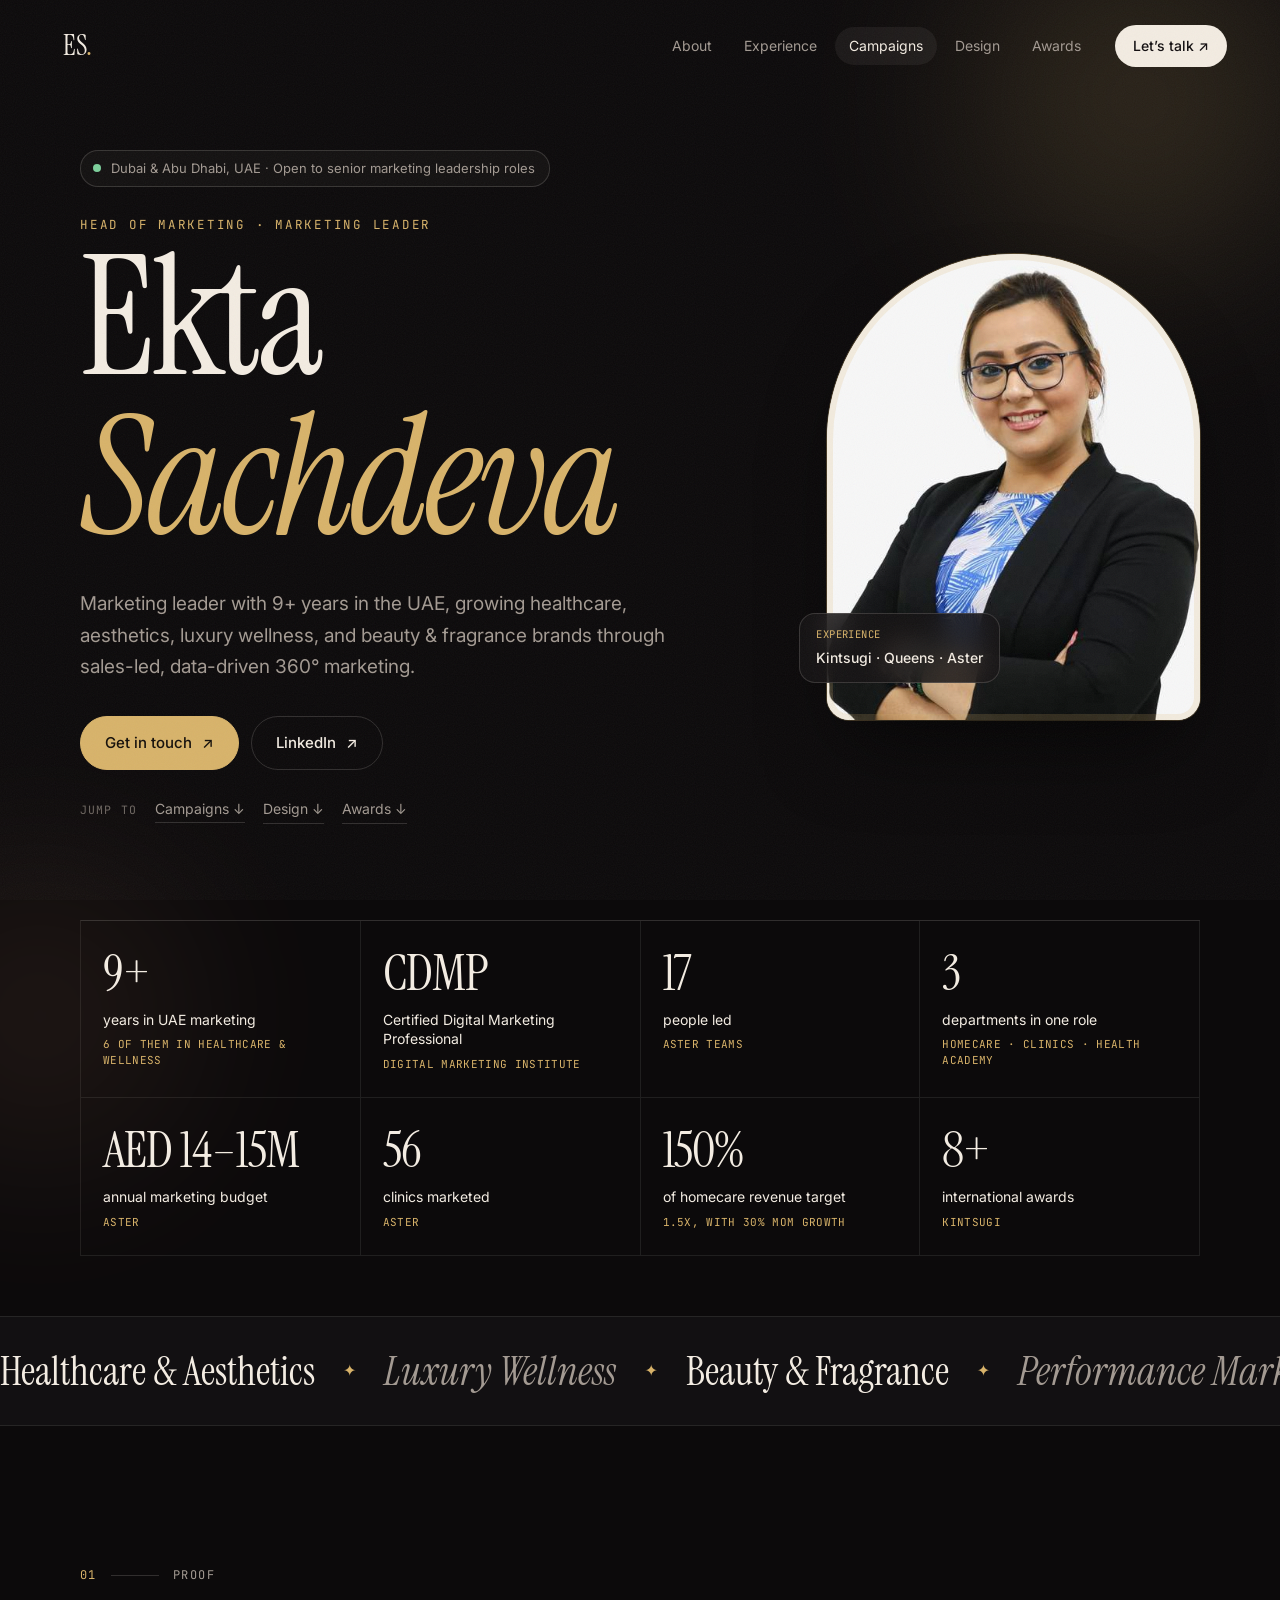
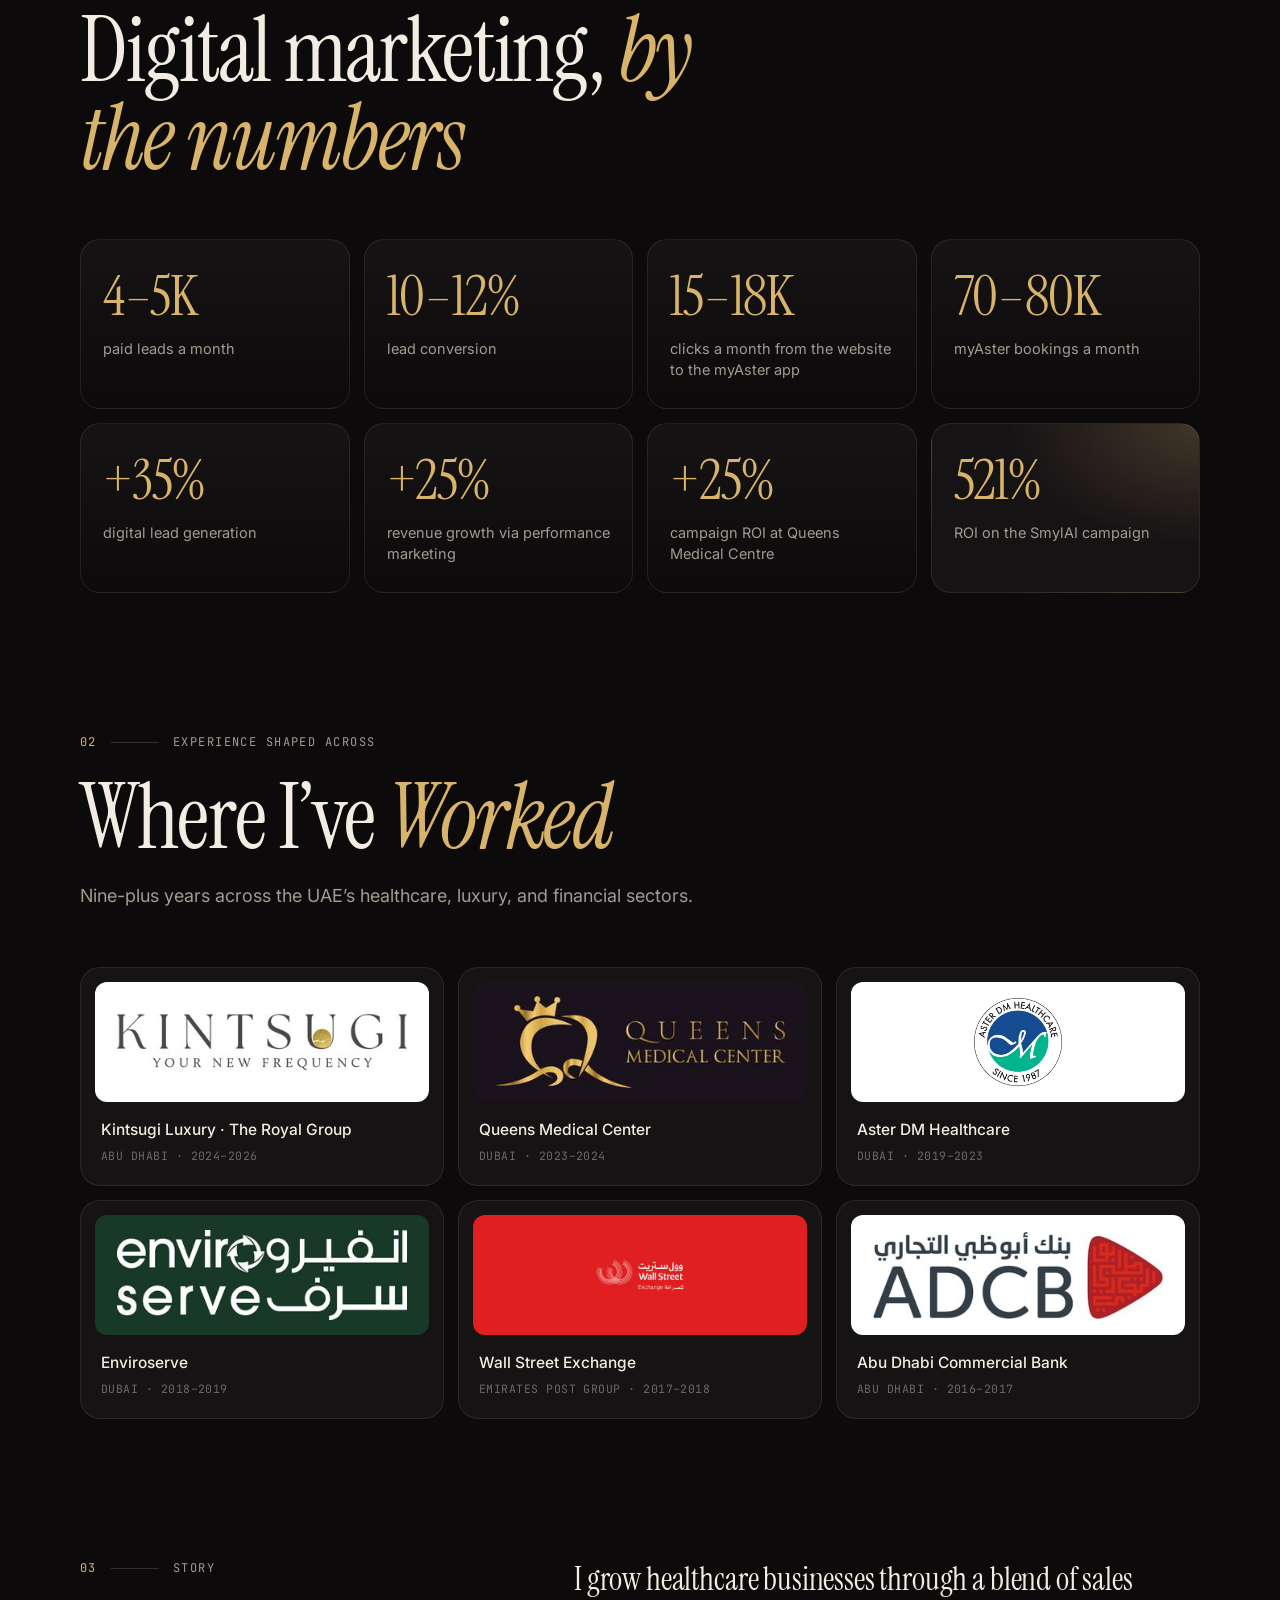
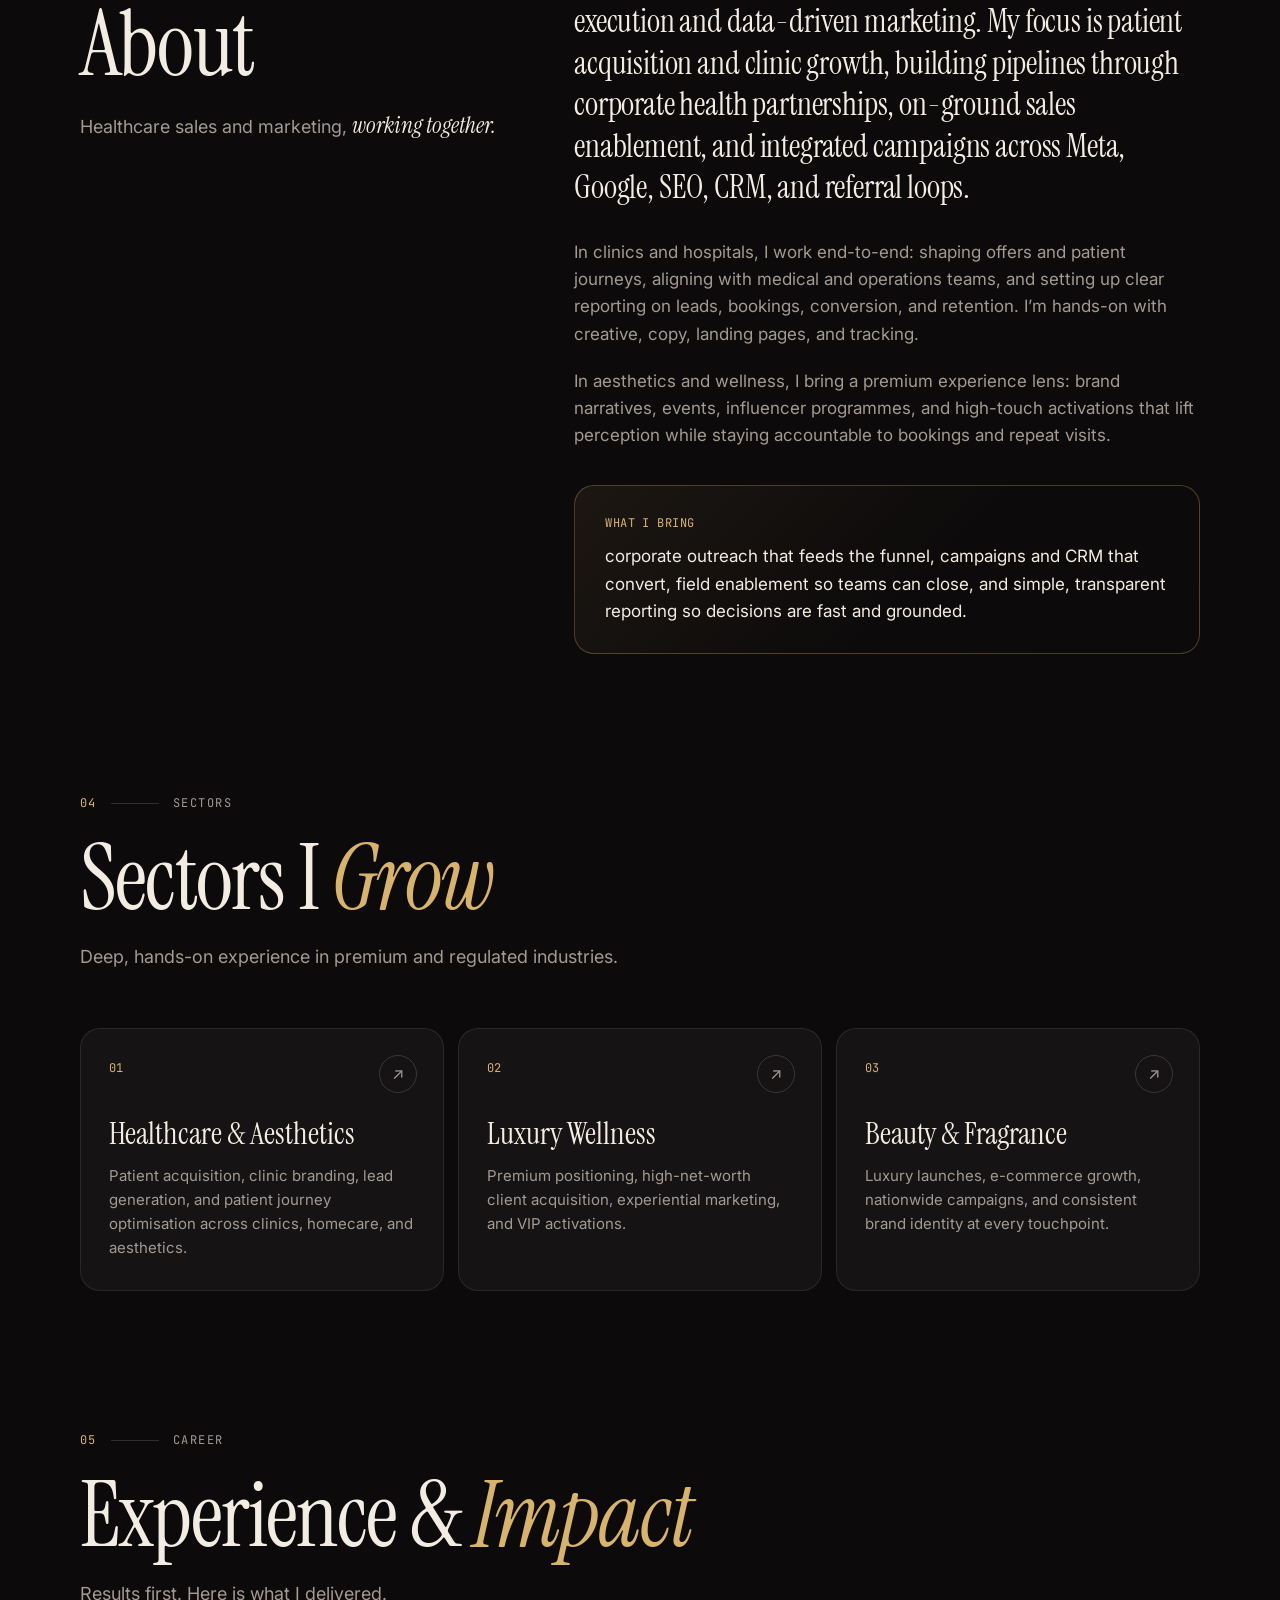
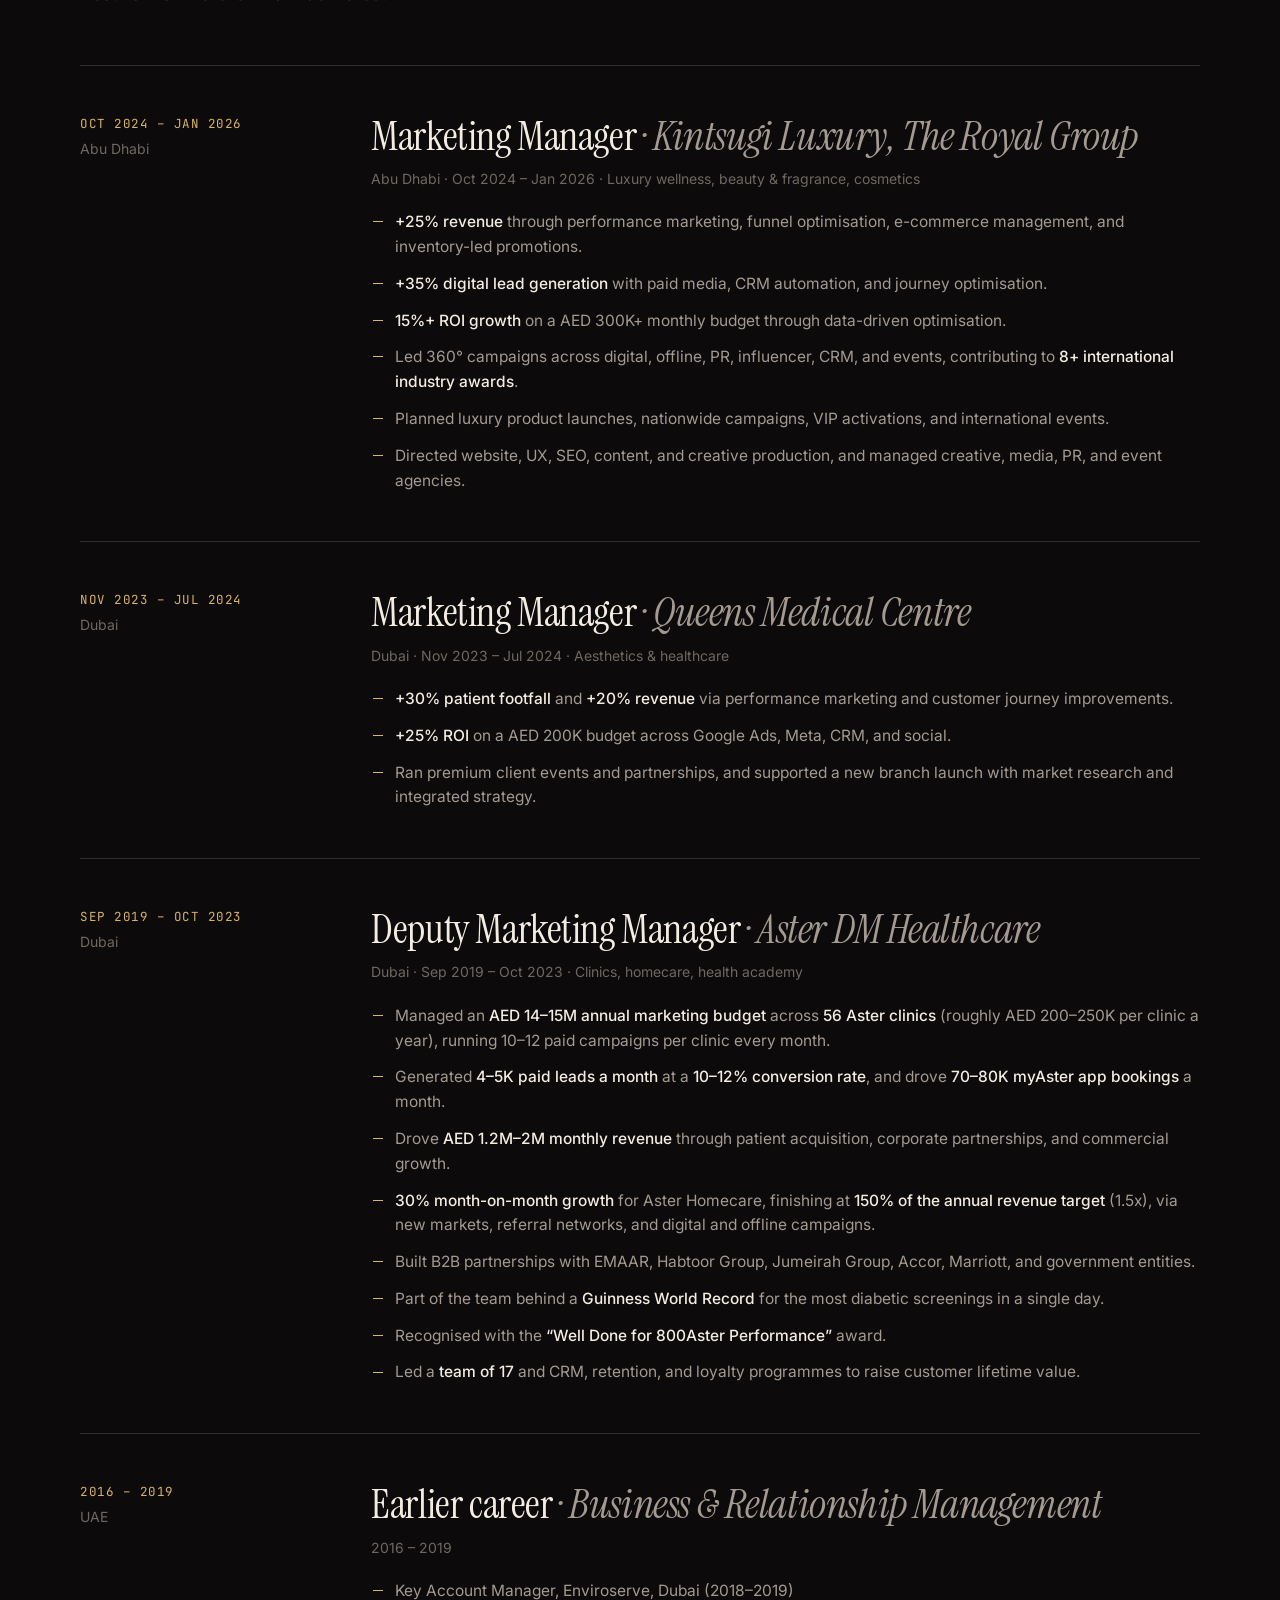
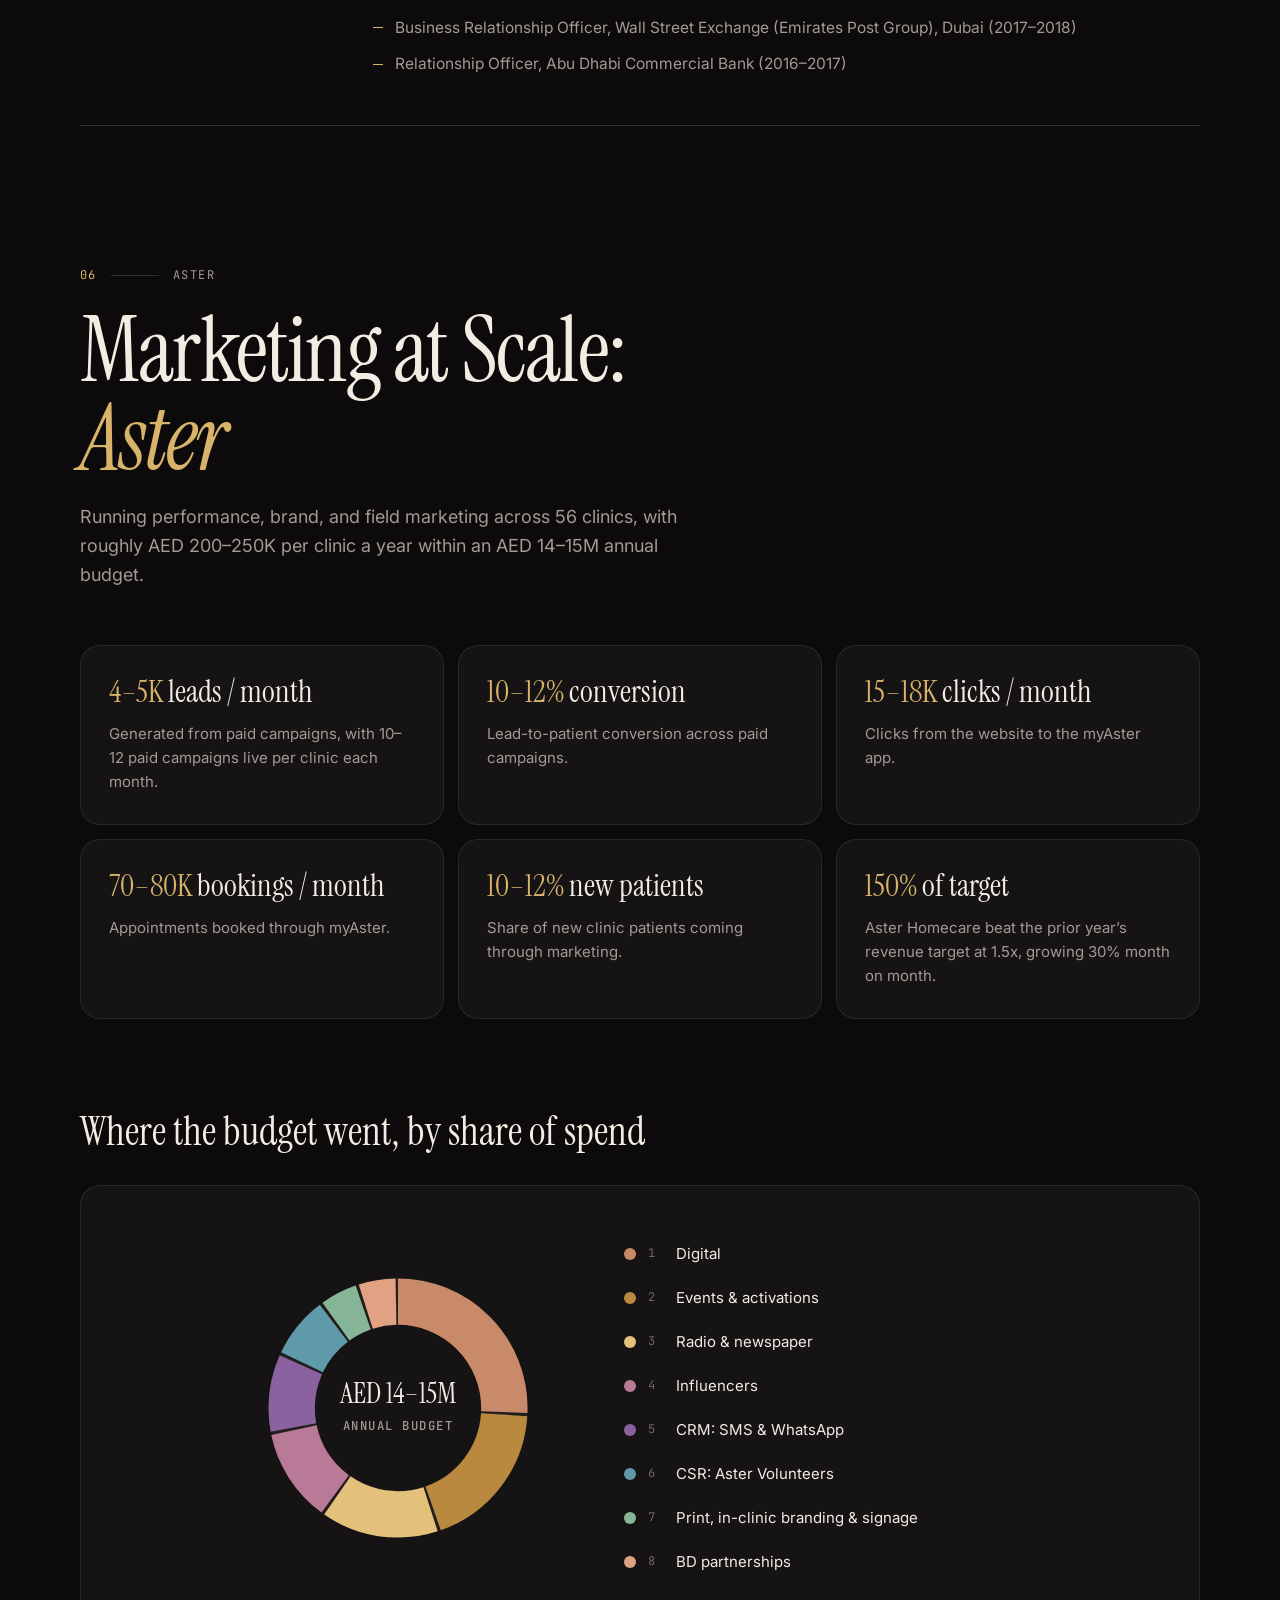
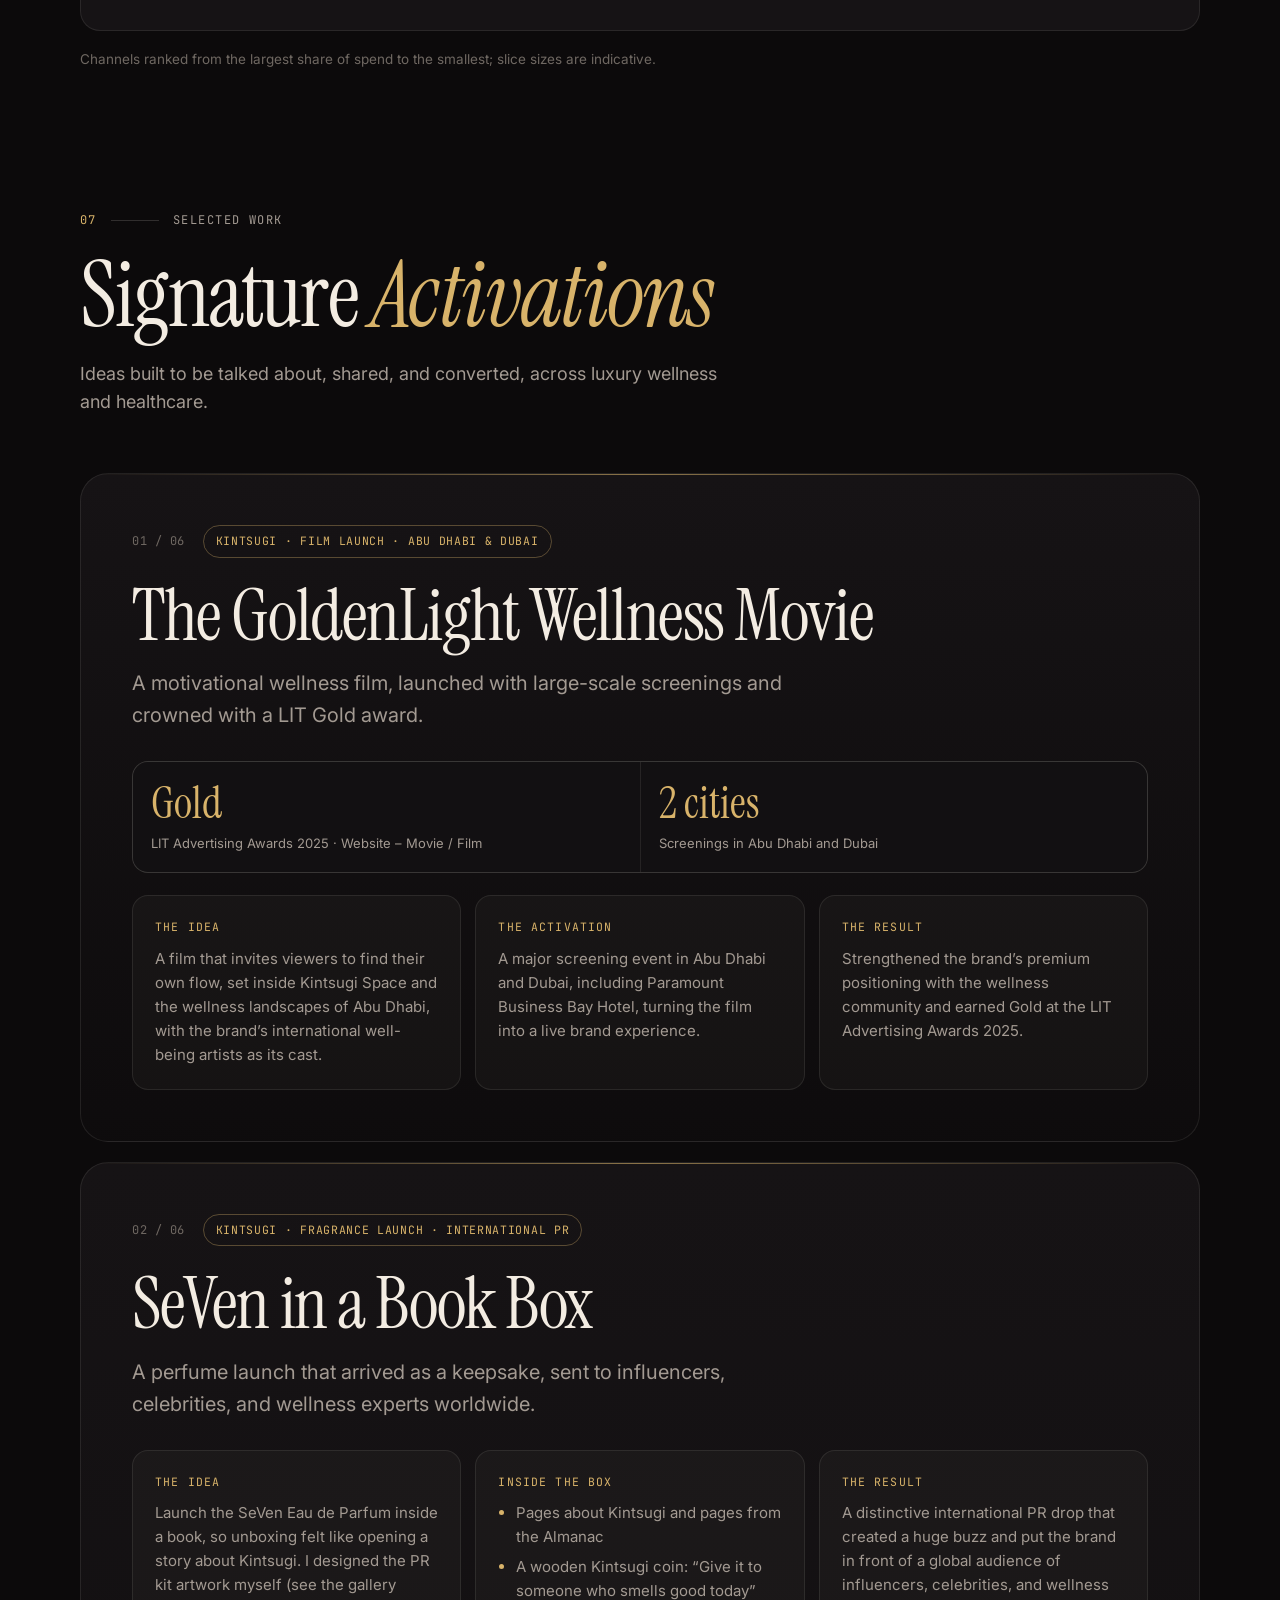
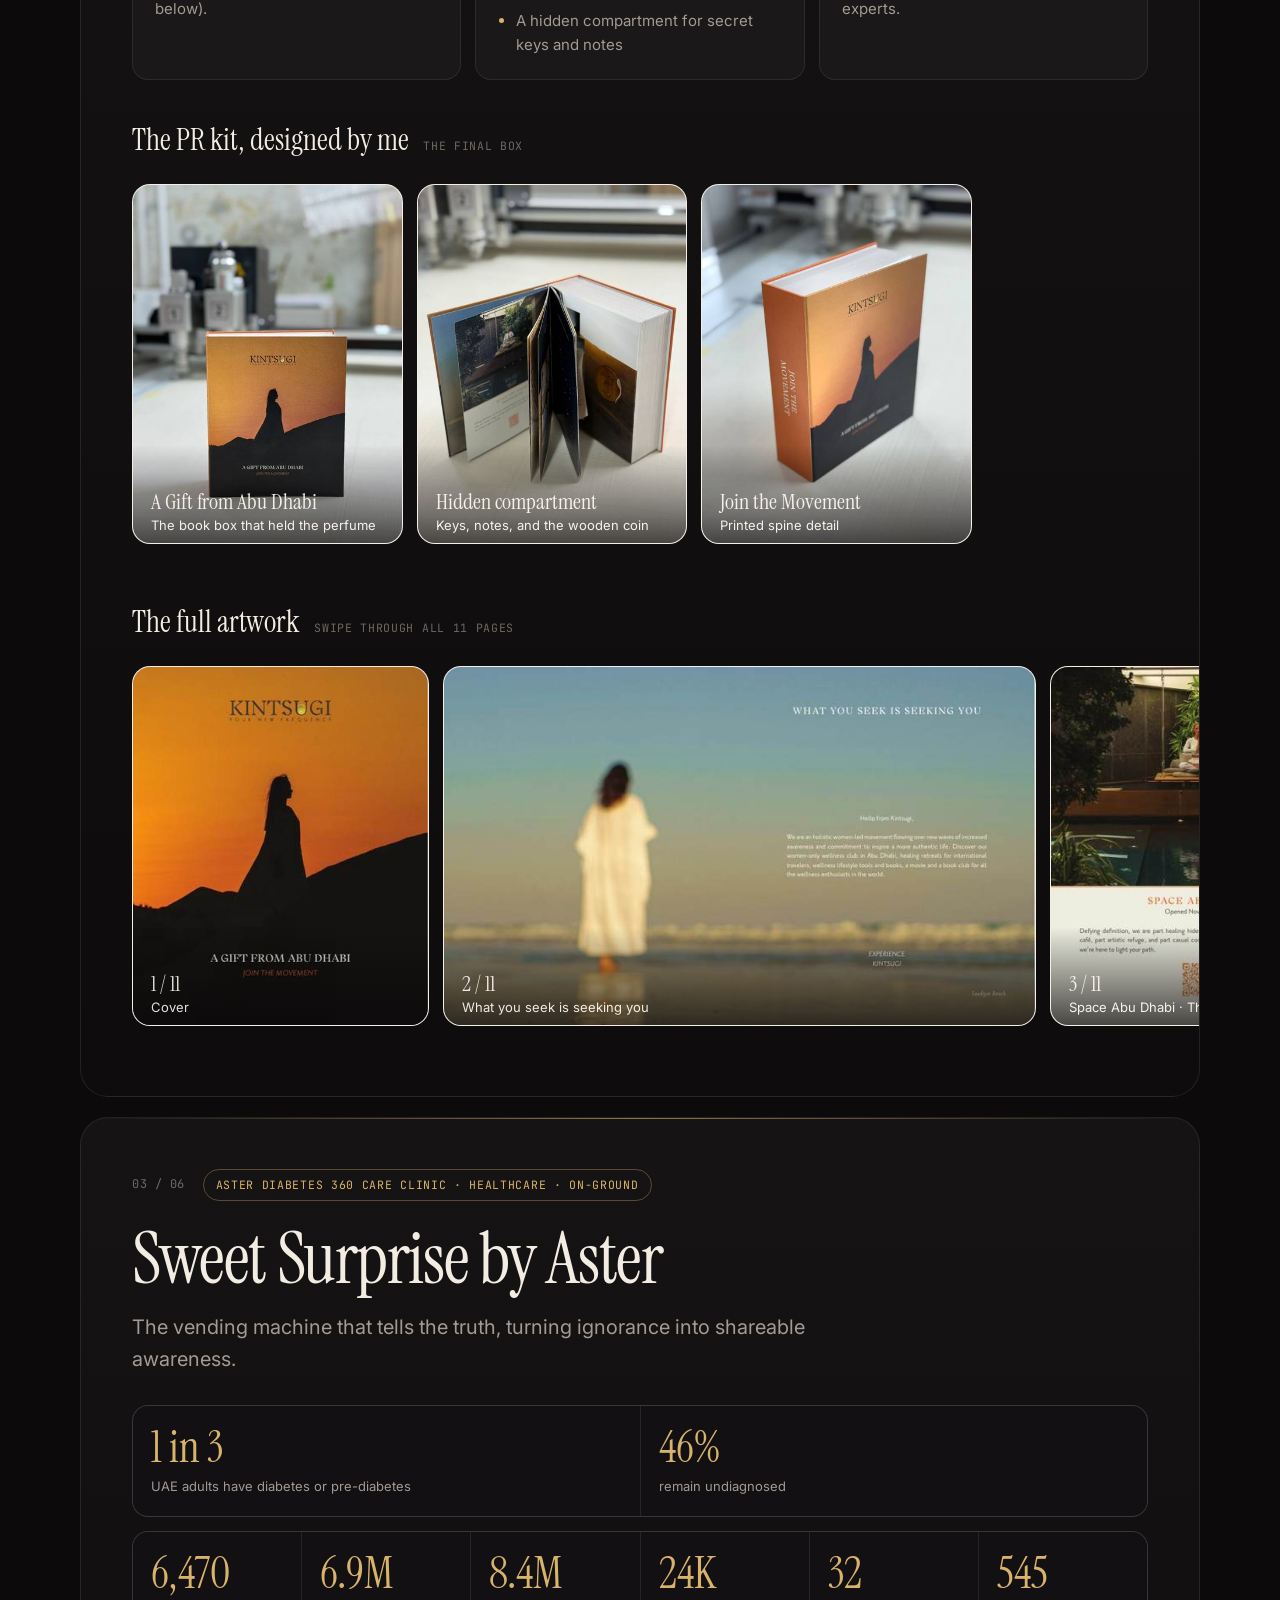
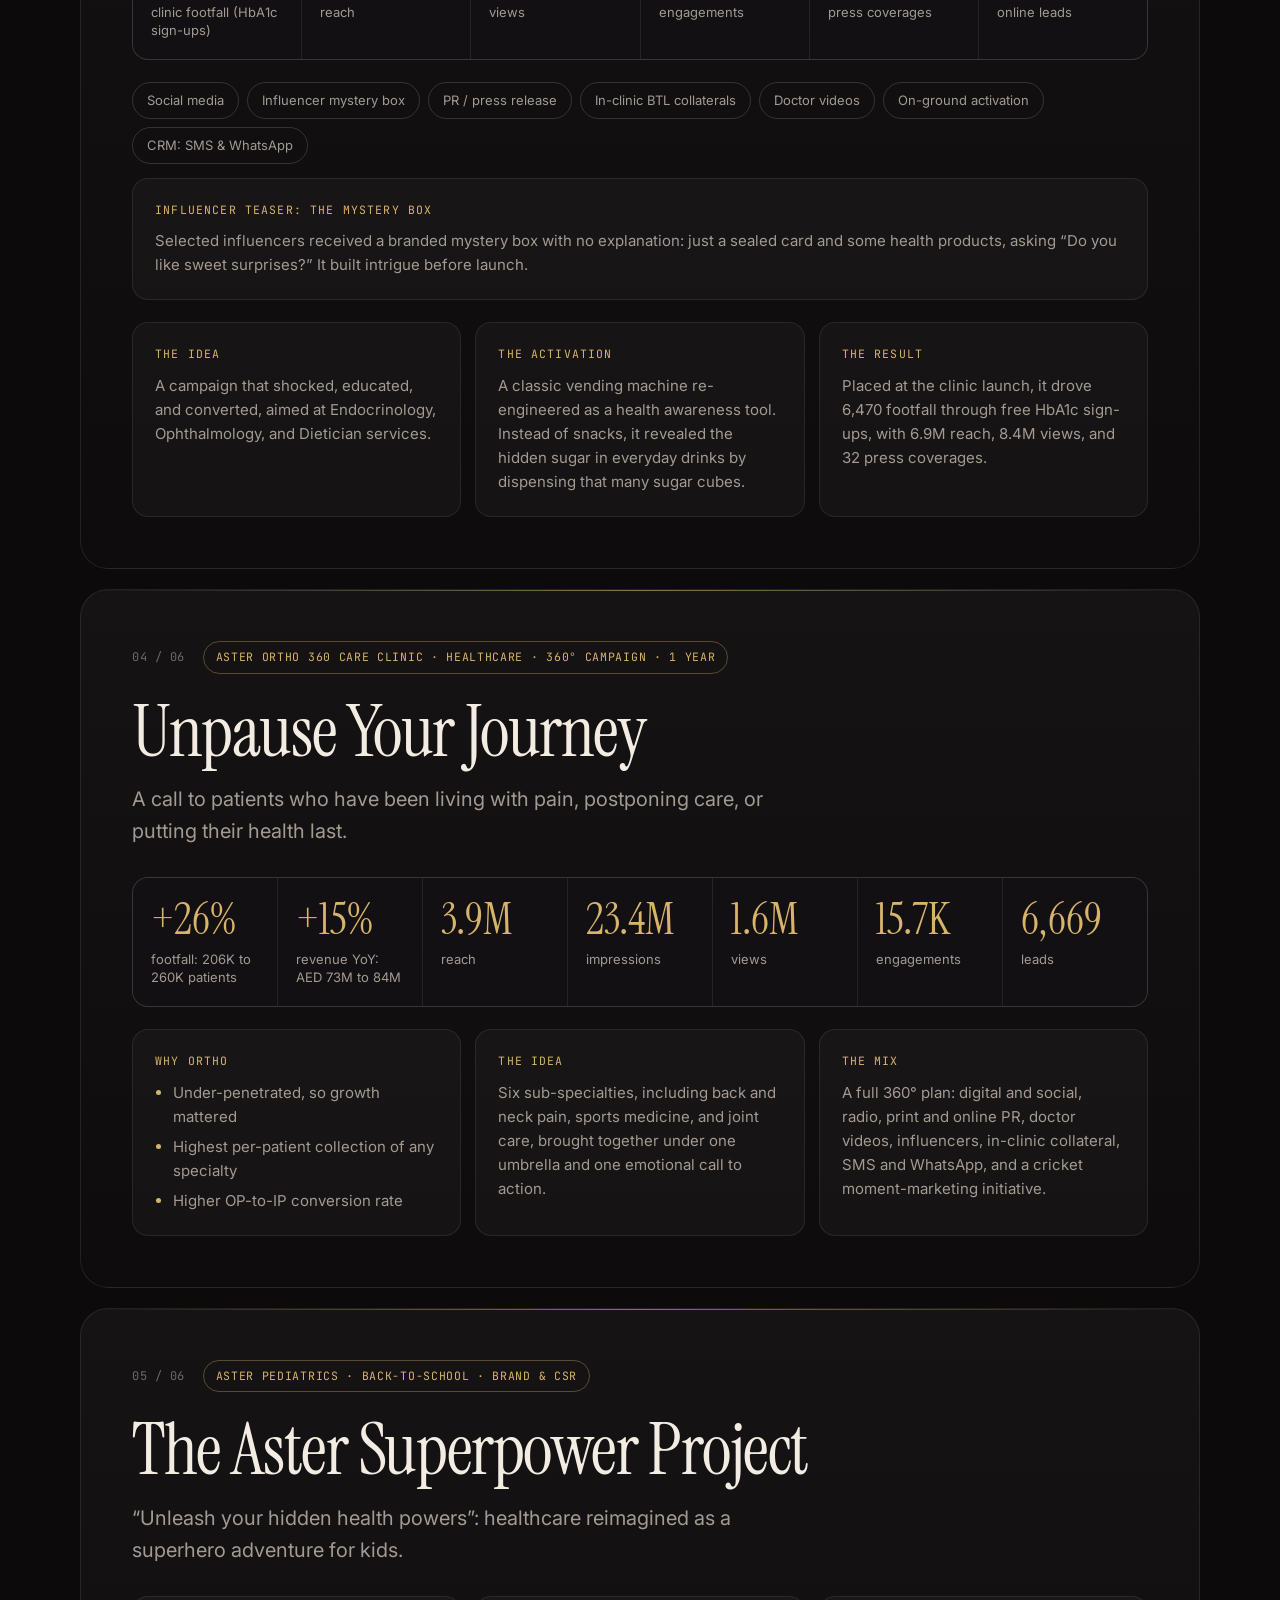
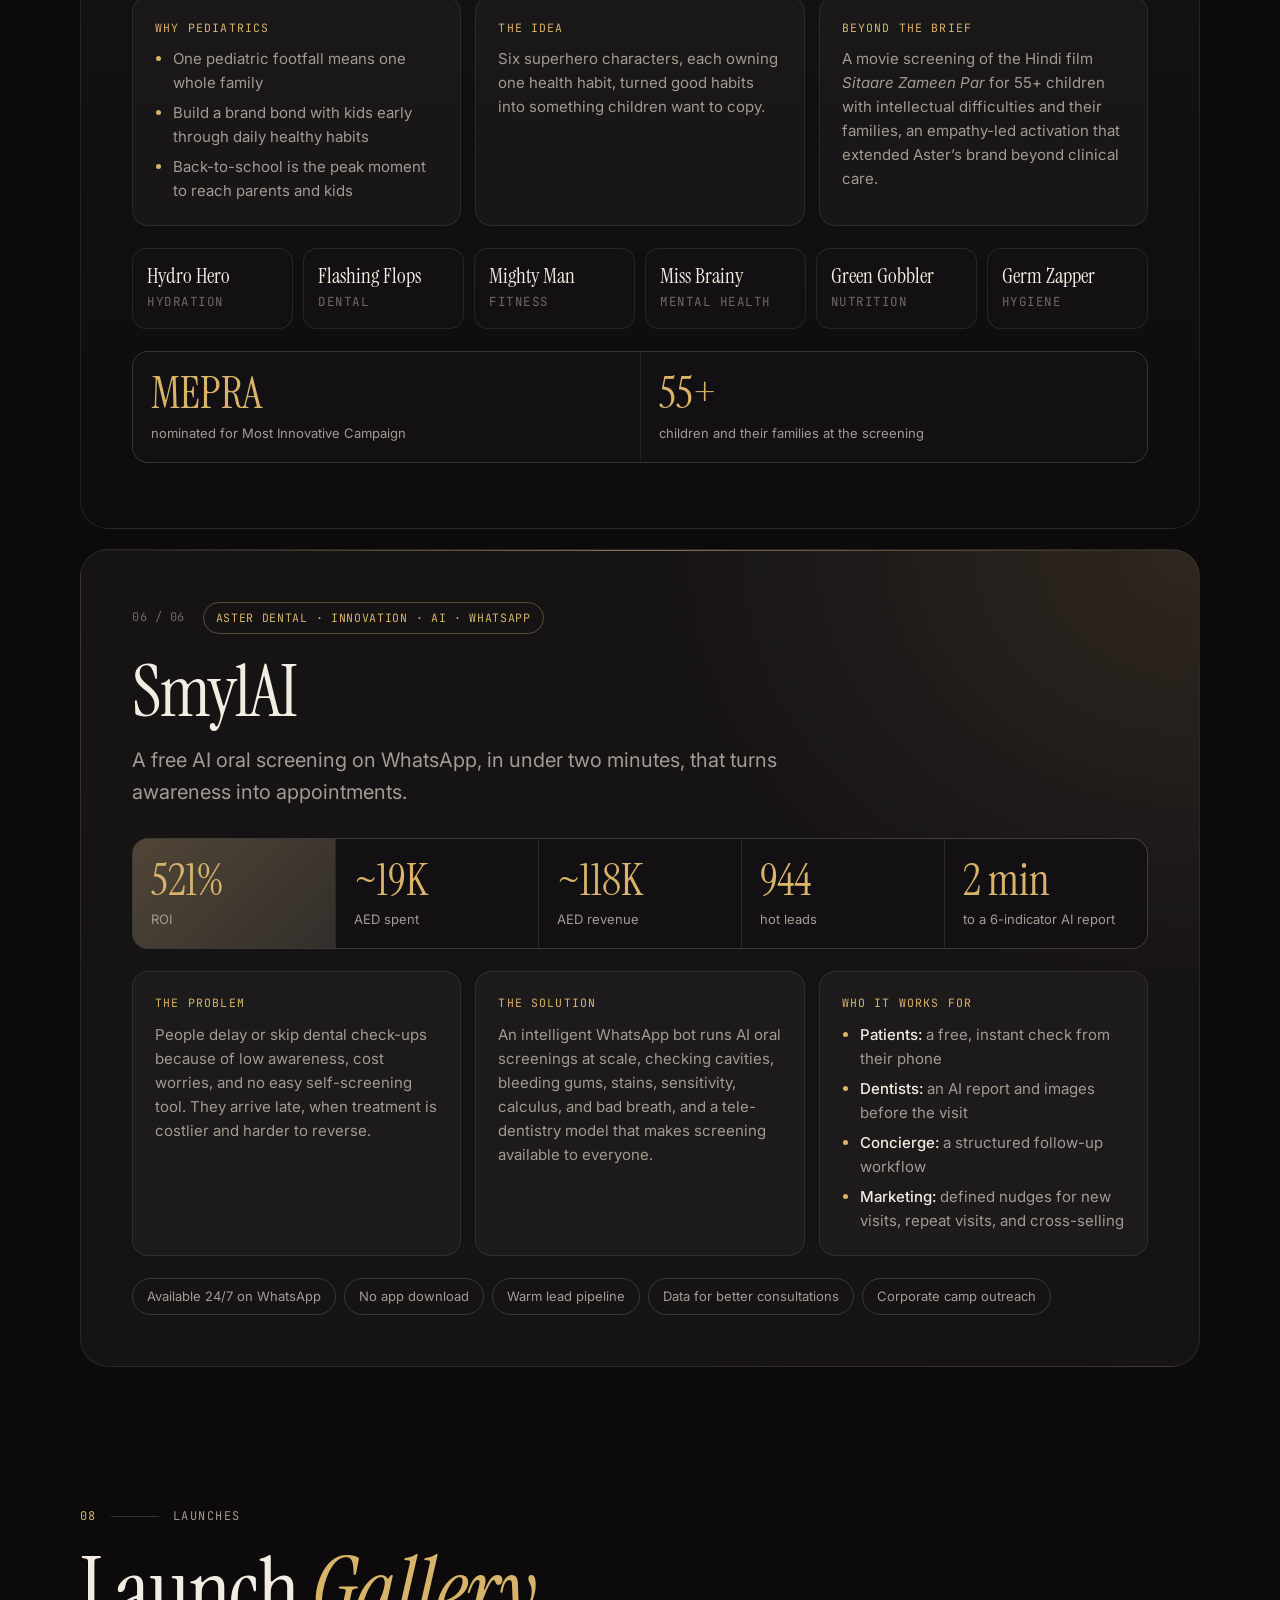
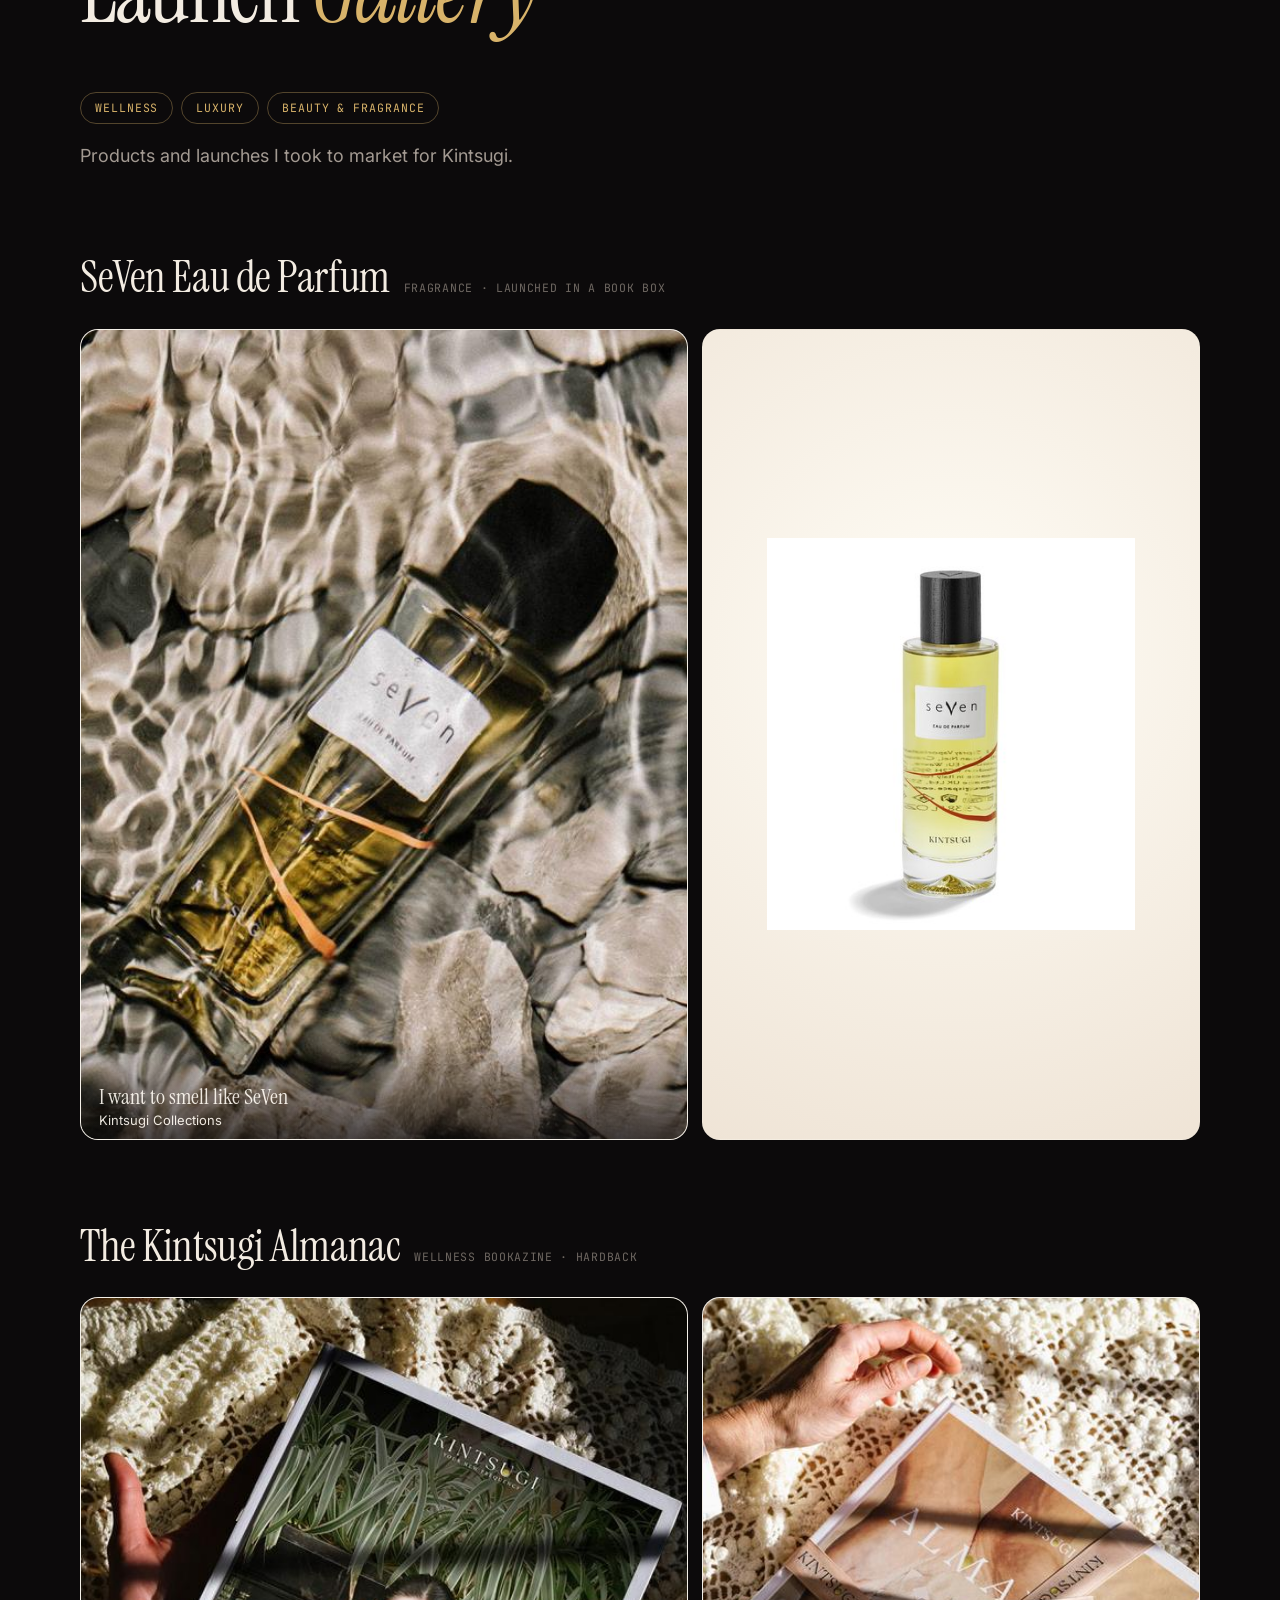
==== index.html @ 2680f1e9 "Add Ekta Sachdeva landing page Static site (HTML/CSS/vanilla JS) with Netlify config.  Co-Authored-B" ====
<!doctype html>
<html lang="en">
<head>
<meta charset="utf-8">
<meta name="viewport" content="width=device-width, initial-scale=1, viewport-fit=cover">
<title>Ekta Sachdeva | Marketing Leader</title>
<meta name="description" content="Ekta Sachdeva, Head of Marketing and marketing leader with 9+ years in the UAE, growing healthcare, aesthetics, luxury wellness, and beauty & fragrance brands through sales-led, data-driven 360° marketing.">
<meta name="theme-color" content="#0c0a0b">
<meta property="og:type" content="website">
<meta property="og:title" content="Ekta Sachdeva | Marketing Leader">
<meta property="og:description" content="Marketing leader with 9+ years in the UAE across healthcare, aesthetics, luxury wellness, and beauty & fragrance.">
<meta property="og:image" content="assets/img/portrait.jpg">
<meta name="twitter:card" content="summary_large_image">
<link rel="icon" href="assets/favicon.svg" type="image/svg+xml">
<link rel="preconnect" href="https://fonts.googleapis.com">
<link rel="preconnect" href="https://fonts.gstatic.com" crossorigin>
<link href="https://fonts.googleapis.com/css2?family=Instrument+Serif:ital@0;1&family=Inter:wght@300;400;500;600&family=JetBrains+Mono:wght@400;500&display=swap" rel="stylesheet">
<link rel="stylesheet" href="assets/css/styles.css">
<script>document.documentElement.classList.add('js')</script>
</head>
<body>
<div class="progress" aria-hidden="true"><i></i></div>
<div class="grain" aria-hidden="true"></div>

<!-- ===== NAV ===== -->
<header class="nav" id="nav">
  <div class="nav-in">
    <a href="#top" class="brand" aria-label="Ekta Sachdeva, back to top">ES<span>.</span></a>
    <nav class="links" aria-label="Main">
      <a href="#about">About</a>
      <a href="#experience">Experience</a>
      <a href="#campaigns">Campaigns</a>
      <a href="#design">Design</a>
      <a href="#awards">Awards</a>
    </nav>
    <a class="nav-cta" href="mailto:ekusach@gmail.com">Let’s talk <span aria-hidden="true">↗</span></a>
    <button class="burger" aria-label="Open menu" aria-expanded="false" aria-controls="menu"><i></i><i></i></button>
  </div>
</header>
<div class="menu" id="menu" hidden>
  <a href="#about">About</a>
  <a href="#worked">Where I’ve Worked</a>
  <a href="#experience">Experience</a>
  <a href="#scale">Marketing at Scale</a>
  <a href="#campaigns">Campaigns</a>
  <a href="#launches">Launches</a>
  <a href="#design">Design</a>
  <a href="#awards">Awards</a>
  <a href="#skills">Skills</a>
  <a href="#contact">Contact</a>
</div>

<main id="top">

<!-- ===== HERO ===== -->
<section class="hero">
  <div class="glow g1" aria-hidden="true"></div>
  <div class="glow g2" aria-hidden="true"></div>
  <div class="wrap hero-grid">
    <div class="hero-copy">
      <div class="badge intro" style="--i:0"><span class="dot"></span>Dubai &amp; Abu Dhabi, UAE · Open to senior marketing leadership roles</div>
      <p class="eyebrow intro" style="--i:1">Head of Marketing · Marketing Leader</p>
      <h1 class="hero-title">
        <span class="line"><span class="intro-up" style="--i:2">Ekta</span></span>
        <span class="line"><em class="intro-up" style="--i:3">Sachdeva</em></span>
      </h1>
      <p class="lede intro" style="--i:4">Marketing leader with 9+ years in the UAE, growing healthcare, aesthetics, luxury wellness, and beauty &amp; fragrance brands through sales-led, data-driven 360° marketing.</p>
      <div class="btns intro" style="--i:5">
        <a class="btn btn-p magnetic" href="mailto:ekusach@gmail.com">Get in touch <span aria-hidden="true">↗</span></a>
        <a class="btn magnetic" href="https://linkedin.com/in/ektasachdeva93" target="_blank" rel="noopener">LinkedIn <span aria-hidden="true">↗</span></a>
      </div>
      <div class="jump intro" style="--i:6">
        <span>Jump to</span>
        <a href="#campaigns">Campaigns ↓</a>
        <a href="#design">Design ↓</a>
        <a href="#awards">Awards ↓</a>
      </div>
    </div>
    <div class="hero-photo intro" style="--i:3">
      <div class="frame tilt">
        <img width="520" height="598" src="assets/img/portrait.jpg" alt="Ekta Sachdeva" fetchpriority="high">
      </div>
      <div class="now">
        <span class="mono">Experience</span>
        <b>Kintsugi · Queens · Aster</b>
      </div>
    </div>
  </div>

  <!-- stats -->
  <div class="wrap">
    <div class="stats" data-reveal>
      <div class="stat"><b data-count>9+</b><span>years in UAE marketing</span><em>6 of them in healthcare &amp; wellness</em></div>
      <div class="stat"><b>CDMP</b><span>Certified Digital Marketing Professional</span><em>Digital Marketing Institute</em></div>
      <div class="stat"><b data-count>17</b><span>people led</span><em>Aster teams</em></div>
      <div class="stat"><b data-count>3</b><span>departments in one role</span><em>Homecare · Clinics · Health Academy</em></div>
      <div class="stat"><b data-count>AED 14–15M</b><span>annual marketing budget</span><em>Aster</em></div>
      <div class="stat"><b data-count>56</b><span>clinics marketed</span><em>Aster</em></div>
      <div class="stat"><b data-count>150%</b><span>of homecare revenue target</span><em>1.5x, with 30% MoM growth</em></div>
      <div class="stat"><b data-count>8+</b><span>international awards</span><em>Kintsugi</em></div>
    </div>
  </div>
</section>

<!-- marquee -->
<div class="marquee" aria-hidden="true">
  <div class="track">
    <span>Healthcare &amp; Aesthetics</span><i>✦</i><span>Luxury Wellness</span><i>✦</i><span>Beauty &amp; Fragrance</span><i>✦</i><span>Performance Marketing</span><i>✦</i><span>360° Campaigns</span><i>✦</i><span>CRM &amp; Retention</span><i>✦</i><span>Luxury Launches</span><i>✦</i><span>Events &amp; PR</span><i>✦</i>
    <span>Healthcare &amp; Aesthetics</span><i>✦</i><span>Luxury Wellness</span><i>✦</i><span>Beauty &amp; Fragrance</span><i>✦</i><span>Performance Marketing</span><i>✦</i><span>360° Campaigns</span><i>✦</i><span>CRM &amp; Retention</span><i>✦</i><span>Luxury Launches</span><i>✦</i><span>Events &amp; PR</span><i>✦</i>
  </div>
</div>

<!-- ===== DIGITAL NUMBERS ===== -->
<section class="sec" id="numbers">
  <div class="wrap">
    <div class="sec-head" data-reveal><span class="num">01</span><span class="rule"></span><span class="label">Proof</span></div>
    <h2 class="title" data-reveal>Digital marketing, <em>by the numbers</em></h2>
    <div class="dm">
      <div class="dm-c" data-reveal style="--d:0"><b data-count>4–5K</b><span>paid leads a month</span></div>
      <div class="dm-c" data-reveal style="--d:1"><b data-count>10–12%</b><span>lead conversion</span></div>
      <div class="dm-c" data-reveal style="--d:2"><b data-count>15–18K</b><span>clicks a month from the website to the myAster app</span></div>
      <div class="dm-c" data-reveal style="--d:3"><b data-count>70–80K</b><span>myAster bookings a month</span></div>
      <div class="dm-c" data-reveal style="--d:0"><b data-count>+35%</b><span>digital lead generation</span></div>
      <div class="dm-c" data-reveal style="--d:1"><b data-count>+25%</b><span>revenue growth via performance marketing</span></div>
      <div class="dm-c" data-reveal style="--d:2"><b data-count>+25%</b><span>campaign ROI at Queens Medical Centre</span></div>
      <div class="dm-c hl" data-reveal style="--d:3"><b data-count>521%</b><span>ROI on the SmylAI campaign</span></div>
    </div>
  </div>
</section>

<!-- ===== WORKED ===== -->
<section class="sec" id="worked">
  <div class="wrap">
    <div class="sec-head" data-reveal><span class="num">02</span><span class="rule"></span><span class="label">Experience shaped across</span></div>
    <h2 class="title" data-reveal>Where I’ve <em>Worked</em></h2>
    <p class="sub" data-reveal>Nine-plus years across the UAE’s healthcare, luxury, and financial sectors.</p>
    <div class="logos">
      <div class="lg spot" data-reveal style="--d:0"><div class="lg-img" style="background:#fff"><img width="360" height="71" src="assets/img/logo-kintsugi.jpg" alt="Kintsugi" loading="lazy"></div><b>Kintsugi Luxury · The Royal Group</b><span>Abu Dhabi · 2024–2026</span></div>
      <div class="lg spot" data-reveal style="--d:1"><div class="lg-img" style="background:#1a121c"><img width="360" height="113" src="assets/img/logo-queens.jpg" alt="Queens Medical Center" loading="lazy"></div><b>Queens Medical Center</b><span>Dubai · 2023–2024</span></div>
      <div class="lg spot" data-reveal style="--d:2"><div class="lg-img" style="background:#fff"><img width="360" height="360" src="assets/img/logo-aster.jpg" alt="Aster DM Healthcare" loading="lazy"></div><b>Aster DM Healthcare</b><span>Dubai · 2019–2023</span></div>
      <div class="lg spot" data-reveal style="--d:0"><div class="lg-img" style="background:#183828"><img width="360" height="112" src="assets/img/logo-enviroserve.jpg" alt="Enviroserve" loading="lazy"></div><b>Enviroserve</b><span>Dubai · 2018–2019</span></div>
      <div class="lg spot" data-reveal style="--d:1"><div class="lg-img" style="background:#e01f20"><img width="240" height="240" src="assets/img/logo-wallstreet.jpg" alt="Wall Street Exchange" loading="lazy"></div><b>Wall Street Exchange</b><span>Emirates Post Group · 2017–2018</span></div>
      <div class="lg spot" data-reveal style="--d:2"><div class="lg-img" style="background:#fff"><img width="360" height="108" src="assets/img/logo-adcb.jpg" alt="ADCB" loading="lazy"></div><b>Abu Dhabi Commercial Bank</b><span>Abu Dhabi · 2016–2017</span></div>
    </div>
  </div>
</section>

<!-- ===== ABOUT ===== -->
<section class="sec" id="about">
  <div class="wrap about-grid">
    <div>
      <div class="sec-head" data-reveal><span class="num">03</span><span class="rule"></span><span class="label">Story</span></div>
      <h2 class="title" data-reveal>About</h2>
      <p class="sub" data-reveal>Healthcare sales and marketing, <em>working together.</em></p>
    </div>
    <div class="about-body">
      <p class="big" data-reveal>I grow healthcare businesses through a blend of sales execution and data-driven marketing. My focus is patient acquisition and clinic growth, building pipelines through corporate health partnerships, on-ground sales enablement, and integrated campaigns across Meta, Google, SEO, CRM, and referral loops.</p>
      <p data-reveal>In clinics and hospitals, I work end-to-end: shaping offers and patient journeys, aligning with medical and operations teams, and setting up clear reporting on leads, bookings, conversion, and retention. I’m hands-on with creative, copy, landing pages, and tracking.</p>
      <p data-reveal>In aesthetics and wellness, I bring a premium experience lens: brand narratives, events, influencer programmes, and high-touch activations that lift perception while staying accountable to bookings and repeat visits.</p>
      <blockquote class="bring" data-reveal><span class="mono">What I bring</span>corporate outreach that feeds the funnel, campaigns and CRM that convert, field enablement so teams can close, and simple, transparent reporting so decisions are fast and grounded.</blockquote>
    </div>
  </div>
</section>

<!-- ===== SECTORS ===== -->
<section class="sec" id="sectors">
  <div class="wrap">
    <div class="sec-head" data-reveal><span class="num">04</span><span class="rule"></span><span class="label">Sectors</span></div>
    <h2 class="title" data-reveal>Sectors I <em>Grow</em></h2>
    <p class="sub" data-reveal>Deep, hands-on experience in premium and regulated industries.</p>
    <div class="cards c3">
      <article class="card spot" data-reveal style="--d:0"><span class="mono idx">01</span><h3>Healthcare &amp; Aesthetics</h3><p>Patient acquisition, clinic branding, lead generation, and patient journey optimisation across clinics, homecare, and aesthetics.</p><span class="arr" aria-hidden="true">↗</span></article>
      <article class="card spot" data-reveal style="--d:1"><span class="mono idx">02</span><h3>Luxury Wellness</h3><p>Premium positioning, high-net-worth client acquisition, experiential marketing, and VIP activations.</p><span class="arr" aria-hidden="true">↗</span></article>
      <article class="card spot" data-reveal style="--d:2"><span class="mono idx">03</span><h3>Beauty &amp; Fragrance</h3><p>Luxury launches, e-commerce growth, nationwide campaigns, and consistent brand identity at every touchpoint.</p><span class="arr" aria-hidden="true">↗</span></article>
    </div>
  </div>
</section>

<!-- ===== EXPERIENCE ===== -->
<section class="sec" id="experience">
  <div class="wrap">
    <div class="sec-head" data-reveal><span class="num">05</span><span class="rule"></span><span class="label">Career</span></div>
    <h2 class="title" data-reveal>Experience &amp; <em>Impact</em></h2>
    <p class="sub" data-reveal>Results first. Here is what I delivered.</p>

    <div class="timeline">
      <article class="job" data-reveal>
        <div class="job-when"><span class="mono">Oct 2024 – Jan 2026</span><span>Abu Dhabi</span></div>
        <div class="job-body">
          <h3>Marketing Manager <em>· Kintsugi Luxury, The Royal Group</em></h3>
          <p class="meta">Abu Dhabi · Oct 2024 – Jan 2026 · Luxury wellness, beauty &amp; fragrance, cosmetics</p>
          <ul>
            <li><b>+25% revenue</b> through performance marketing, funnel optimisation, e-commerce management, and inventory-led promotions.</li>
            <li><b>+35% digital lead generation</b> with paid media, CRM automation, and journey optimisation.</li>
            <li><b>15%+ ROI growth</b> on a AED 300K+ monthly budget through data-driven optimisation.</li>
            <li>Led 360° campaigns across digital, offline, PR, influencer, CRM, and events, contributing to <b>8+ international industry awards</b>.</li>
            <li>Planned luxury product launches, nationwide campaigns, VIP activations, and international events.</li>
            <li>Directed website, UX, SEO, content, and creative production, and managed creative, media, PR, and event agencies.</li>
          </ul>
        </div>
      </article>

      <article class="job" data-reveal>
        <div class="job-when"><span class="mono">Nov 2023 – Jul 2024</span><span>Dubai</span></div>
        <div class="job-body">
          <h3>Marketing Manager <em>· Queens Medical Centre</em></h3>
          <p class="meta">Dubai · Nov 2023 – Jul 2024 · Aesthetics &amp; healthcare</p>
          <ul>
            <li><b>+30% patient footfall</b> and <b>+20% revenue</b> via performance marketing and customer journey improvements.</li>
            <li><b>+25% ROI</b> on a AED 200K budget across Google Ads, Meta, CRM, and social.</li>
            <li>Ran premium client events and partnerships, and supported a new branch launch with market research and integrated strategy.</li>
          </ul>
        </div>
      </article>

      <article class="job" data-reveal>
        <div class="job-when"><span class="mono">Sep 2019 – Oct 2023</span><span>Dubai</span></div>
        <div class="job-body">
          <h3>Deputy Marketing Manager <em>· Aster DM Healthcare</em></h3>
          <p class="meta">Dubai · Sep 2019 – Oct 2023 · Clinics, homecare, health academy</p>
          <ul>
            <li>Managed an <b>AED 14–15M annual marketing budget</b> across <b>56 Aster clinics</b> (roughly AED 200–250K per clinic a year), running 10–12 paid campaigns per clinic every month.</li>
            <li>Generated <b>4–5K paid leads a month</b> at a <b>10–12% conversion rate</b>, and drove <b>70–80K myAster app bookings</b> a month.</li>
            <li>Drove <b>AED 1.2M–2M monthly revenue</b> through patient acquisition, corporate partnerships, and commercial growth.</li>
            <li><b>30% month-on-month growth</b> for Aster Homecare, finishing at <b>150% of the annual revenue target</b> (1.5x), via new markets, referral networks, and digital and offline campaigns.</li>
            <li>Built B2B partnerships with EMAAR, Habtoor Group, Jumeirah Group, Accor, Marriott, and government entities.</li>
            <li>Part of the team behind a <b>Guinness World Record</b> for the most diabetic screenings in a single day.</li>
            <li>Recognised with the <b>“Well Done for 800Aster Performance”</b> award.</li>
            <li>Led a <b>team of 17</b> and CRM, retention, and loyalty programmes to raise customer lifetime value.</li>
          </ul>
        </div>
      </article>

      <article class="job" data-reveal>
        <div class="job-when"><span class="mono">2016 – 2019</span><span>UAE</span></div>
        <div class="job-body">
          <h3>Earlier career <em>· Business &amp; Relationship Management</em></h3>
          <p class="meta">2016 – 2019</p>
          <ul>
            <li>Key Account Manager, Enviroserve, Dubai (2018–2019)</li>
            <li>Business Relationship Officer, Wall Street Exchange (Emirates Post Group), Dubai (2017–2018)</li>
            <li>Relationship Officer, Abu Dhabi Commercial Bank (2016–2017)</li>
          </ul>
        </div>
      </article>
    </div>
  </div>
</section>

<!-- ===== SCALE ===== -->
<section class="sec" id="scale">
  <div class="wrap">
    <div class="sec-head" data-reveal><span class="num">06</span><span class="rule"></span><span class="label">Aster</span></div>
    <h2 class="title" data-reveal>Marketing at Scale: <em>Aster</em></h2>
    <p class="sub" data-reveal>Running performance, brand, and field marketing across 56 clinics, with roughly AED 200–250K per clinic a year within an AED 14–15M annual budget.</p>
    <div class="cards c3">
      <article class="card spot" data-reveal style="--d:0"><h3><span data-count>4–5K</span> leads / month</h3><p>Generated from paid campaigns, with 10–12 paid campaigns live per clinic each month.</p></article>
      <article class="card spot" data-reveal style="--d:1"><h3><span data-count>10–12%</span> conversion</h3><p>Lead-to-patient conversion across paid campaigns.</p></article>
      <article class="card spot" data-reveal style="--d:2"><h3><span data-count>15–18K</span> clicks / month</h3><p>Clicks from the website to the myAster app.</p></article>
      <article class="card spot" data-reveal style="--d:0"><h3><span data-count>70–80K</span> bookings / month</h3><p>Appointments booked through myAster.</p></article>
      <article class="card spot" data-reveal style="--d:1"><h3><span data-count>10–12%</span> new patients</h3><p>Share of new clinic patients coming through marketing.</p></article>
      <article class="card spot" data-reveal style="--d:2"><h3><span data-count>150%</span> of target</h3><p>Aster Homecare beat the prior year’s revenue target at 1.5x, growing 30% month on month.</p></article>
    </div>

    <h3 class="h3s" data-reveal>Where the budget went, by share of spend</h3>
    <div class="donutwrap" data-reveal>
      <svg viewBox="0 0 220 220" role="img" aria-label="Aster marketing budget by channel, largest to smallest" class="donut">
        <circle class="track-c" cx="110" cy="110" r="78"/>
        <circle data-seg="0" cx="110" cy="110" r="78" stroke="#c98a6a" data-dash="125.42 364.67" stroke-dashoffset="0.00" transform="rotate(-90 110 110)"/>
        <circle data-seg="1" cx="110" cy="110" r="78" stroke="#b8893f" data-dash="91.12 398.97" stroke-dashoffset="-127.42" transform="rotate(-90 110 110)"/>
        <circle data-seg="2" cx="110" cy="110" r="78" stroke="#e3c17a" data-dash="71.51 418.58" stroke-dashoffset="-220.54" transform="rotate(-90 110 110)"/>
        <circle data-seg="3" cx="110" cy="110" r="78" stroke="#b97a98" data-dash="56.81 433.28" stroke-dashoffset="-294.05" transform="rotate(-90 110 110)"/>
        <circle data-seg="4" cx="110" cy="110" r="78" stroke="#8a62a0" data-dash="47.01 443.08" stroke-dashoffset="-352.86" transform="rotate(-90 110 110)"/>
        <circle data-seg="5" cx="110" cy="110" r="78" stroke="#5f9aab" data-dash="37.21 452.88" stroke-dashoffset="-401.87" transform="rotate(-90 110 110)"/>
        <circle data-seg="6" cx="110" cy="110" r="78" stroke="#86b597" data-dash="22.50 467.58" stroke-dashoffset="-441.08" transform="rotate(-90 110 110)"/>
        <circle data-seg="7" cx="110" cy="110" r="78" stroke="#e0a283" data-dash="22.50 467.58" stroke-dashoffset="-465.58" transform="rotate(-90 110 110)"/>
        <text x="110" y="106" text-anchor="middle" class="dt1">AED 14–15M</text>
        <text x="110" y="126" text-anchor="middle" class="dt2">annual budget</text>
      </svg>
      <ol class="legend">
        <li data-seg="0"><i style="background:#c98a6a"></i><b>1</b> Digital</li>
        <li data-seg="1"><i style="background:#b8893f"></i><b>2</b> Events &amp; activations</li>
        <li data-seg="2"><i style="background:#e3c17a"></i><b>3</b> Radio &amp; newspaper</li>
        <li data-seg="3"><i style="background:#b97a98"></i><b>4</b> Influencers</li>
        <li data-seg="4"><i style="background:#8a62a0"></i><b>5</b> CRM: SMS &amp; WhatsApp</li>
        <li data-seg="5"><i style="background:#5f9aab"></i><b>6</b> CSR: Aster Volunteers</li>
        <li data-seg="6"><i style="background:#86b597"></i><b>7</b> Print, in-clinic branding &amp; signage</li>
        <li data-seg="7"><i style="background:#e0a283"></i><b>8</b> BD partnerships</li>
      </ol>
    </div>
    <p class="note" data-reveal>Channels ranked from the largest share of spend to the smallest; slice sizes are indicative.</p>
  </div>
</section>

<!-- ===== CAMPAIGNS ===== -->
<section class="sec" id="campaigns">
  <div class="wrap">
    <div class="sec-head" data-reveal><span class="num">07</span><span class="rule"></span><span class="label">Selected work</span></div>
    <h2 class="title" data-reveal>Signature <em>Activations</em></h2>
    <p class="sub" data-reveal>Ideas built to be talked about, shared, and converted, across luxury wellness and healthcare.</p>

    <!-- 1 GoldenLight -->
    <article class="camp" data-reveal>
      <div class="camp-top"><span class="mono">01 / 06</span><span class="tag">Kintsugi · Film launch · Abu Dhabi &amp; Dubai</span></div>
      <h3>The GoldenLight Wellness Movie</h3>
      <p class="camp-lede">A motivational wellness film, launched with large-scale screenings and crowned with a LIT Gold award.</p>
      <div class="kpis">
        <div><b>Gold</b><span>LIT Advertising Awards 2025 · Website – Movie / Film</span></div>
        <div><b data-count>2 cities</b><span>Screenings in Abu Dhabi and Dubai</span></div>
      </div>
      <div class="steps">
        <div class="step"><h4>The idea</h4><p>A film that invites viewers to find their own flow, set inside Kintsugi Space and the wellness landscapes of Abu Dhabi, with the brand’s international well-being artists as its cast.</p></div>
        <div class="step"><h4>The activation</h4><p>A major screening event in Abu Dhabi and Dubai, including Paramount Business Bay Hotel, turning the film into a live brand experience.</p></div>
        <div class="step"><h4>The result</h4><p>Strengthened the brand’s premium positioning with the wellness community and earned Gold at the LIT Advertising Awards 2025.</p></div>
      </div>
    </article>

    <!-- 2 SeVen -->
    <article class="camp" data-reveal>
      <div class="camp-top"><span class="mono">02 / 06</span><span class="tag">Kintsugi · Fragrance launch · International PR</span></div>
      <h3>SeVen in a Book Box</h3>
      <p class="camp-lede">A perfume launch that arrived as a keepsake, sent to influencers, celebrities, and wellness experts worldwide.</p>
      <div class="steps">
        <div class="step"><h4>The idea</h4><p>Launch the SeVen Eau de Parfum inside a book, so unboxing felt like opening a story about Kintsugi. I designed the PR kit artwork myself (see the gallery below).</p></div>
        <div class="step"><h4>Inside the box</h4><ul><li>Pages about Kintsugi and pages from the Almanac</li><li>A wooden Kintsugi coin: “Give it to someone who smells good today”</li><li>A hidden compartment for secret keys and notes</li></ul></div>
        <div class="step"><h4>The result</h4><p>A distinctive international PR drop that created a huge buzz and put the brand in front of a global audience of influencers, celebrities, and wellness experts.</p></div>
      </div>

      <div class="gh"><h4>The PR kit, designed by me</h4><span>The final box</span></div>
      <div class="strip-wrap">
        <div class="strip">
          <figure class="shot"><img width="460" height="613" src="assets/img/bookbox-gift.jpg" alt="SeVen Book Box, A Gift from Abu Dhabi" loading="lazy"><figcaption><b>A Gift from Abu Dhabi</b>The book box that held the perfume</figcaption></figure>
          <figure class="shot"><img width="460" height="613" src="assets/img/bookbox-compartment.jpg" alt="Book box opened to show hidden compartment and wooden coin" loading="lazy"><figcaption><b>Hidden compartment</b>Keys, notes, and the wooden coin</figcaption></figure>
          <figure class="shot"><img width="460" height="613" src="assets/img/bookbox-spine.jpg" alt="Book box with Join the Movement spine" loading="lazy"><figcaption><b>Join the Movement</b>Printed spine detail</figcaption></figure>
        </div>
      </div>

      <div class="gh"><h4>The full artwork</h4><span>Swipe through all 11 pages</span></div>
      <div class="strip-wrap">
        <div class="strip">
          <figure class="shot"><img width="380" height="461" src="assets/img/prkit-01.jpg" alt="SeVen PR kit artwork page 1" loading="lazy"><figcaption><b>1 / 11</b>Cover</figcaption></figure>
          <figure class="shot"><img width="700" height="424" src="assets/img/prkit-02.jpg" alt="SeVen PR kit artwork page 2" loading="lazy"><figcaption><b>2 / 11</b>What you seek is seeking you</figcaption></figure>
          <figure class="shot"><img width="700" height="424" src="assets/img/prkit-03.jpg" alt="SeVen PR kit artwork page 3" loading="lazy"><figcaption><b>3 / 11</b>Space Abu Dhabi · The A.R.T. method</figcaption></figure>
          <figure class="shot"><img width="700" height="424" src="assets/img/prkit-04.jpg" alt="SeVen PR kit artwork page 4" loading="lazy"><figcaption><b>4 / 11</b>Golden Light Quantum Retreats</figcaption></figure>
          <figure class="shot"><img width="700" height="424" src="assets/img/prkit-05.jpg" alt="SeVen PR kit artwork page 5" loading="lazy"><figcaption><b>5 / 11</b>Online boutique</figcaption></figure>
          <figure class="shot"><img width="700" height="424" src="assets/img/prkit-06.jpg" alt="SeVen PR kit artwork page 6" loading="lazy"><figcaption><b>6 / 11</b>Almanac · Embrace Noctourism</figcaption></figure>
          <figure class="shot"><img width="700" height="424" src="assets/img/prkit-07.jpg" alt="SeVen PR kit artwork page 7" loading="lazy"><figcaption><b>7 / 11</b>Water healing · Sound healing</figcaption></figure>
          <figure class="shot"><img width="700" height="424" src="assets/img/prkit-08.jpg" alt="SeVen PR kit artwork page 8" loading="lazy"><figcaption><b>8 / 11</b>Wellness restaurant · Love affair with food</figcaption></figure>
          <figure class="shot"><img width="700" height="424" src="assets/img/prkit-09.jpg" alt="SeVen PR kit artwork page 9" loading="lazy"><figcaption><b>9 / 11</b>Book club · Come to Abu Dhabi</figcaption></figure>
          <figure class="shot"><img width="700" height="424" src="assets/img/prkit-10.jpg" alt="SeVen PR kit artwork page 10" loading="lazy"><figcaption><b>10 / 11</b>SeVen Eau de Parfum</figcaption></figure>
          <figure class="shot"><img width="380" height="461" src="assets/img/prkit-11.jpg" alt="SeVen PR kit artwork page 11" loading="lazy"><figcaption><b>11 / 11</b>Closing page</figcaption></figure>
        </div>
      </div>
    </article>

    <!-- 3 Sweet Surprise -->
    <article class="camp" data-reveal>
      <div class="camp-top"><span class="mono">03 / 06</span><span class="tag">Aster Diabetes 360 Care Clinic · Healthcare · On-ground</span></div>
      <h3>Sweet Surprise by Aster</h3>
      <p class="camp-lede">The vending machine that tells the truth, turning ignorance into shareable awareness.</p>
      <div class="kpis">
        <div><b>1 in 3</b><span>UAE adults have diabetes or pre-diabetes</span></div>
        <div><b data-count>46%</b><span>remain undiagnosed</span></div>
      </div>
      <div class="kpis">
        <div><b data-count>6,470</b><span>clinic footfall (HbA1c sign-ups)</span></div>
        <div><b data-count>6.9M</b><span>reach</span></div>
        <div><b data-count>8.4M</b><span>views</span></div>
        <div><b data-count>24K</b><span>engagements</span></div>
        <div><b data-count>32</b><span>press coverages</span></div>
        <div><b data-count>545</b><span>online leads</span></div>
      </div>
      <div class="chips"><span class="chip">Social media</span><span class="chip">Influencer mystery box</span><span class="chip">PR / press release</span><span class="chip">In-clinic BTL collaterals</span><span class="chip">Doctor videos</span><span class="chip">On-ground activation</span><span class="chip">CRM: SMS &amp; WhatsApp</span></div>
      <div class="step wide"><h4>Influencer teaser: the mystery box</h4><p>Selected influencers received a branded mystery box with no explanation: just a sealed card and some health products, asking “Do you like sweet surprises?” It built intrigue before launch.</p></div>
      <div class="steps">
        <div class="step"><h4>The idea</h4><p>A campaign that shocked, educated, and converted, aimed at Endocrinology, Ophthalmology, and Dietician services.</p></div>
        <div class="step"><h4>The activation</h4><p>A classic vending machine re-engineered as a health awareness tool. Instead of snacks, it revealed the hidden sugar in everyday drinks by dispensing that many sugar cubes.</p></div>
        <div class="step"><h4>The result</h4><p>Placed at the clinic launch, it drove 6,470 footfall through free HbA1c sign-ups, with 6.9M reach, 8.4M views, and 32 press coverages.</p></div>
      </div>
    </article>

    <!-- 4 Ortho -->
    <article class="camp" data-reveal>
      <div class="camp-top"><span class="mono">04 / 06</span><span class="tag">Aster Ortho 360 Care Clinic · Healthcare · 360° campaign · 1 year</span></div>
      <h3>Unpause Your Journey</h3>
      <p class="camp-lede">A call to patients who have been living with pain, postponing care, or putting their health last.</p>
      <div class="kpis">
        <div><b data-count>+26%</b><span>footfall: 206K to 260K patients</span></div>
        <div><b data-count>+15%</b><span>revenue YoY: AED 73M to 84M</span></div>
        <div><b data-count>3.9M</b><span>reach</span></div>
        <div><b data-count>23.4M</b><span>impressions</span></div>
        <div><b data-count>1.6M</b><span>views</span></div>
        <div><b data-count>15.7K</b><span>engagements</span></div>
        <div><b data-count>6,669</b><span>leads</span></div>
      </div>
      <div class="steps">
        <div class="step"><h4>Why ortho</h4><ul><li>Under-penetrated, so growth mattered</li><li>Highest per-patient collection of any specialty</li><li>Higher OP-to-IP conversion rate</li></ul></div>
        <div class="step"><h4>The idea</h4><p>Six sub-specialties, including back and neck pain, sports medicine, and joint care, brought together under one umbrella and one emotional call to action.</p></div>
        <div class="step"><h4>The mix</h4><p>A full 360° plan: digital and social, radio, print and online PR, doctor videos, influencers, in-clinic collateral, SMS and WhatsApp, and a cricket moment-marketing initiative.</p></div>
      </div>
    </article>

    <!-- 5 Superpower -->
    <article class="camp" data-reveal>
      <div class="camp-top"><span class="mono">05 / 06</span><span class="tag">Aster Pediatrics · Back-to-school · Brand &amp; CSR</span></div>
      <h3>The Aster Superpower Project</h3>
      <p class="camp-lede">“Unleash your hidden health powers”: healthcare reimagined as a superhero adventure for kids.</p>
      <div class="steps">
        <div class="step"><h4>Why pediatrics</h4><ul><li>One pediatric footfall means one whole family</li><li>Build a brand bond with kids early through daily healthy habits</li><li>Back-to-school is the peak moment to reach parents and kids</li></ul></div>
        <div class="step"><h4>The idea</h4><p>Six superhero characters, each owning one health habit, turned good habits into something children want to copy.</p></div>
        <div class="step"><h4>Beyond the brief</h4><p>A movie screening of the Hindi film <i>Sitaare Zameen Par</i> for 55+ children with intellectual difficulties and their families, an empathy-led activation that extended Aster’s brand beyond clinical care.</p></div>
      </div>
      <div class="heroes">
        <span><b>Hydro Hero</b>hydration</span>
        <span><b>Flashing Flops</b>dental</span>
        <span><b>Mighty Man</b>fitness</span>
        <span><b>Miss Brainy</b>mental health</span>
        <span><b>Green Gobbler</b>nutrition</span>
        <span><b>Germ Zapper</b>hygiene</span>
      </div>
      <div class="kpis">
        <div><b>MEPRA</b><span>nominated for Most Innovative Campaign</span></div>
        <div><b data-count>55+</b><span>children and their families at the screening</span></div>
      </div>
    </article>

    <!-- 6 SmylAI -->
    <article class="camp feature" data-reveal>
      <div class="camp-top"><span class="mono">06 / 06</span><span class="tag">Aster Dental · Innovation · AI · WhatsApp</span></div>
      <h3>SmylAI</h3>
      <p class="camp-lede">A free AI oral screening on WhatsApp, in under two minutes, that turns awareness into appointments.</p>
      <div class="kpis">
        <div class="hl"><b data-count>521%</b><span>ROI</span></div>
        <div><b data-count>~19K</b><span>AED spent</span></div>
        <div><b data-count>~118K</b><span>AED revenue</span></div>
        <div><b data-count>944</b><span>hot leads</span></div>
        <div><b data-count>2 min</b><span>to a 6-indicator AI report</span></div>
      </div>
      <div class="steps">
        <div class="step"><h4>The problem</h4><p>People delay or skip dental check-ups because of low awareness, cost worries, and no easy self-screening tool. They arrive late, when treatment is costlier and harder to reverse.</p></div>
        <div class="step"><h4>The solution</h4><p>An intelligent WhatsApp bot runs AI oral screenings at scale, checking cavities, bleeding gums, stains, sensitivity, calculus, and bad breath, and a tele-dentistry model that makes screening available to everyone.</p></div>
        <div class="step"><h4>Who it works for</h4><ul><li><b>Patients:</b> a free, instant check from their phone</li><li><b>Dentists:</b> an AI report and images before the visit</li><li><b>Concierge:</b> a structured follow-up workflow</li><li><b>Marketing:</b> defined nudges for new visits, repeat visits, and cross-selling</li></ul></div>
      </div>
      <div class="chips"><span class="chip">Available 24/7 on WhatsApp</span><span class="chip">No app download</span><span class="chip">Warm lead pipeline</span><span class="chip">Data for better consultations</span><span class="chip">Corporate camp outreach</span></div>
    </article>
  </div>
</section>

<!-- ===== LAUNCHES ===== -->
<section class="sec" id="launches">
  <div class="wrap">
    <div class="sec-head" data-reveal><span class="num">08</span><span class="rule"></span><span class="label">Launches</span></div>
    <h2 class="title" data-reveal>Launch <em>Gallery</em></h2>
    <div class="tags" data-reveal><span>Wellness</span><span>Luxury</span><span>Beauty &amp; Fragrance</span></div>
    <p class="sub" data-reveal>Products and launches I took to market for Kintsugi.</p>

    <div class="gh big" data-reveal><h3>SeVen Eau de Parfum</h3><span>Fragrance · Launched in a book box</span></div>
    <div class="gal">
      <figure class="shot tall" data-reveal><img width="560" height="733" src="assets/img/seven-water.jpg" alt="SeVen Eau de Parfum by Kintsugi in water" loading="lazy"><figcaption><b>I want to smell like SeVen</b>Kintsugi Collections</figcaption></figure>
      <figure class="shot bottle" data-reveal style="--d:1"><img width="420" height="447" src="assets/img/seven-bottle.jpg" alt="SeVen Eau de Parfum bottle" loading="lazy"></figure>
    </div>

    <div class="gh big" data-reveal><h3>The Kintsugi Almanac</h3><span>Wellness bookazine · Hardback</span></div>
    <div class="gal">
      <figure class="shot tall" data-reveal><img width="560" height="733" src="assets/img/almanac-planb.jpg" alt="Kintsugi Almanac: Your Plan B" loading="lazy"><figcaption><b>Almanac: Your Plan B</b>Kintsugi, your new frequency</figcaption></figure>
      <figure class="shot tall" data-reveal style="--d:1"><img width="480" height="640" src="assets/img/almanac-ribbon.jpg" alt="Kintsugi Almanac tied with a Kintsugi ribbon" loading="lazy"><figcaption><b>The Wellness Bookazine</b>Gift-ready, ribboned in Kintsugi gold</figcaption></figure>
    </div>

    <div class="gh big" data-reveal><h3>Kintsugi Collections: Body &amp; Face</h3><span>Beauty · Skincare · Luxury wellness</span></div>
    <div class="pair">
      <figure class="pf" data-reveal><div class="pimg"><img width="560" height="448" src="assets/img/salt-scrub.jpg" alt="Kintsugi Ionizing Salt Scrub" loading="lazy"></div><figcaption><b>Ionizing Salt Scrub</b><span>Crushed pearl, amber and tuberose</span></figcaption></figure>
      <figure class="pf" data-reveal style="--d:1"><div class="pimg"><img width="560" height="650" src="assets/img/face-mist.jpg" alt="Kintsugi Abundance Face Mist" loading="lazy"></div><figcaption><b>Abundance Face Mist</b><span>Damascena rosewater and gem extracts</span></figcaption></figure>
    </div>
  </div>
</section>

<!-- ===== DESIGN ===== -->
<section class="sec" id="design">
  <div class="wrap">
    <div class="sec-head" data-reveal><span class="num">09</span><span class="rule"></span><span class="label">Creative</span></div>
    <h2 class="title" data-reveal>Creative Direction &amp; <em>Design</em></h2>
    <p class="sub" data-reveal>I don’t just brief designers. I design the brand’s printed experiences myself, from membership books to treatment menus to PR kits.</p>

    <div class="gh big" data-reveal><h3>Membership Book</h3><span>Five tiers, from the Weekend to the 30-day Full Immersion</span></div>
    <div class="strip-wrap" data-reveal>
      <div class="strip">
        <figure class="shot"><img width="420" height="586" src="assets/img/membership-cover.jpg" alt="Kintsugi Memberships book cover" loading="lazy"><figcaption><b>Cover</b>Kintsugi Memberships</figcaption></figure>
        <figure class="shot"><img width="760" height="542" src="assets/img/membership-space.jpg" alt="Kintsugi Space page in the membership book" loading="lazy"><figcaption><b>Kintsugi Space</b>A perfectly choreographed wellness sanctuary</figcaption></figure>
        <figure class="shot"><img width="760" height="542" src="assets/img/membership-6month.jpg" alt="Six-month membership divider page" loading="lazy"><figcaption><b>The 6-Month Membership</b>Your time is now</figcaption></figure>
        <figure class="shot"><img width="760" height="542" src="assets/img/membership-immersion.jpg" alt="Full Immersion membership divider page" loading="lazy"><figcaption><b>Full Immersion</b>Go where love is</figcaption></figure>
      </div>
    </div>

    <div class="gh big" data-reveal><h3>The A.R.T. of Beautiful Wellness Treatment Menu</h3><span>Transformational &amp; regenerative</span></div>
    <div class="strip-wrap" data-reveal>
      <div class="strip">
        <figure class="shot"><img width="420" height="420" src="assets/img/menu-cover.jpg" alt="Treatment menu cover" loading="lazy"><figcaption><b>Cover</b>Transformational &amp; Regenerative</figcaption></figure>
        <figure class="shot"><img width="760" height="380" src="assets/img/menu-specials.jpg" alt="Section 1 The Specials spread" loading="lazy"><figcaption><b>Section 1</b>The Specials</figcaption></figure>
        <figure class="shot"><img width="760" height="380" src="assets/img/menu-massage.jpg" alt="Section 2 The Art of Body Massage spread" loading="lazy"><figcaption><b>Section 2</b>The Art of Body Massage</figcaption></figure>
      </div>
    </div>
    <p class="note" data-reveal>Also designed: the Kintsugi Brand Book, the SeVen Book Box PR Kit (above), and supporting print collateral.</p>
  </div>
</section>

<!-- ===== AWARDS ===== -->
<section class="sec" id="awards">
  <div class="wrap">
    <div class="sec-head" data-reveal><span class="num">10</span><span class="rule"></span><span class="label">Recognition</span></div>
    <h2 class="title" data-reveal>Awards &amp; <em>Recognition</em></h2>
    <p class="sub" data-reveal>Honours earned by Kintsugi while I led its marketing, plus milestones from Aster.</p>
    <div class="awards">
      <div class="award" data-reveal style="--d:0"><div class="logo"><img width="229" height="280" src="assets/img/award-worldspa-2026.jpg" alt="World Spa Awards 2026" loading="lazy"></div><em>2026</em><b>World’s Best Female Spa</b><span>World Spa Awards · Winner</span></div>
      <div class="award" data-reveal style="--d:1"><div class="logo"><img width="229" height="280" src="assets/img/award-fact-2026.jpg" alt="fact Spa &amp; Wellness Awards 2026" loading="lazy"></div><em>2026</em><b>fact Spa &amp; Wellness Awards UAE</b><span>Winner</span></div>
      <div class="award" data-reveal style="--d:2"><div class="logo"><img width="240" height="240" src="assets/img/award-hautegrandeur.jpg" alt="Haute Grandeur Global Awards" loading="lazy"></div><em>2025 · 2026</em><b>Haute Grandeur Global Awards</b><span>Kintsugi Space</span></div>
      <div class="award" data-reveal style="--d:3"><div class="logo"><img width="229" height="280" src="assets/img/award-worldspa-2025.jpg" alt="World Spa Awards 2025" loading="lazy"></div><em>2025</em><b>World’s Best Female Spa</b><span>World Spa Awards · Winner</span></div>
      <div class="award" data-reveal style="--d:0"><div class="logo"><img width="229" height="280" src="assets/img/award-fact-2025.jpg" alt="fact Spa &amp; Wellness Awards 2025" loading="lazy"></div><em>2025</em><b>fact Spa &amp; Wellness Awards UAE</b><span>Winner</span></div>
      <div class="award" data-reveal style="--d:1"><div class="logo"><img width="229" height="280" src="assets/img/award-lit-gold-2025.jpg" alt="LIT Gold Winner 2025" loading="lazy"></div><em>2025</em><b>LIT Advertising Awards</b><span>Gold Winner · The GoldenLight Wellness Movie</span></div>
      <div class="award" data-reveal style="--d:2"><div class="logo"><img width="229" height="280" src="assets/img/award-nhba-2025.jpg" alt="Natural Health Beauty Awards 2025 Gold" loading="lazy"></div><em>2025</em><b>Natural Health Beauty Awards</b><span>Gold</span></div>
      <div class="award" data-reveal style="--d:3"><div class="logo"><img width="229" height="280" src="assets/img/award-livingnow-2025.jpg" alt="Living Now Book Awards" loading="lazy"></div><em>2025</em><b>Living Now Book Awards</b><span>Books for Better Living</span></div>
      <div class="award" data-reveal style="--d:0"><div class="logo"><img width="240" height="276" src="assets/img/award-tatler-2025.jpg" alt="Tatler Spa Guide 2025" loading="lazy"></div><em>2025</em><b>Tatler Spa Guide</b><span>Featured</span></div>
      <div class="award" data-reveal style="--d:1"><div class="logo"><img width="229" height="280" src="assets/img/award-gold-winner.jpg" alt="Gold Winner" loading="lazy"></div><em>2025</em><b>Gold Winner</b><span>The GoldenLight Wellness Movie</span></div>
      <div class="award" data-reveal style="--d:2"><div class="logo"><img width="229" height="280" src="assets/img/award-beautymatter-2024.jpg" alt="BeautyMatter NEXT Awards 2024" loading="lazy"></div><em>2024</em><b>BeautyMatter NEXT Awards</b><span>Best Wellness Breakthrough Brand · Winner</span></div>
      <div class="award" data-reveal style="--d:3"><div class="logo"><img width="229" height="280" src="assets/img/award-destinationdeluxe-2024.jpg" alt="Destination Deluxe Awards 2024" loading="lazy"></div><em>2024</em><b>Destination Deluxe Awards</b><span>New Skincare Brand of the Year</span></div>
    </div>

    <h3 class="h3s" data-reveal>Aster DM Healthcare</h3>
    <div class="awards two">
      <div class="award milestone" data-reveal><div class="medal" aria-hidden="true">🌐</div><div><em>Record</em><b>Guinness World Record</b><span>Most diabetic screenings in one day · Part of the team</span></div></div>
      <div class="award milestone" data-reveal style="--d:1"><div class="medal" aria-hidden="true">🏅</div><div><em>Aster</em><b>Well Done for 800Aster</b><span>Performance award</span></div></div>
    </div>
  </div>
</section>

<!-- ===== SKILLS ===== -->
<section class="sec" id="skills">
  <div class="wrap">
    <div class="sec-head" data-reveal><span class="num">11</span><span class="rule"></span><span class="label">Expertise</span></div>
    <h2 class="title" data-reveal>Skills &amp; <em>Expertise</em></h2>
    <p class="sub" data-reveal>Strategy, performance, and leadership under one roof.</p>
    <div class="skills-grid">
      <div class="card" data-reveal>
        <div class="skill"><div><span>360° Brand &amp; Campaign Strategy</span><span class="mono">95%</span></div><div class="bar"><i style="--w:95%"></i></div></div>
        <div class="skill"><div><span>Performance &amp; Digital Marketing</span><span class="mono">90%</span></div><div class="bar"><i style="--w:90%"></i></div></div>
        <div class="skill"><div><span>Healthcare &amp; Aesthetics Marketing</span><span class="mono">92%</span></div><div class="bar"><i style="--w:92%"></i></div></div>
        <div class="skill"><div><span>Luxury Branding &amp; Launches</span><span class="mono">90%</span></div><div class="bar"><i style="--w:90%"></i></div></div>
        <div class="skill"><div><span>Analytics &amp; ROI Tracking</span><span class="mono">85%</span></div><div class="bar"><i style="--w:85%"></i></div></div>
        <div class="skill"><div><span>Team Leadership &amp; Budgeting</span><span class="mono">90%</span></div><div class="bar"><i style="--w:90%"></i></div></div>
      </div>
      <div class="card" data-reveal style="--d:1">
        <h3>Toolbox</h3>
        <p class="tb-sub">Platforms and tools I use every day.</p>
        <div class="tools">
          <span class="tool"><i style="background:#34A853;color:#fff">SEO</i>SEO</span>
          <span class="tool"><i style="background:#4285F4;color:#fff">Ad</i>SEM / PPC</span>
          <span class="tool"><i style="background:#4285F4;color:#fff">Ads</i>Google Ads</span>
          <span class="tool"><i style="background:#0866FF;color:#fff">∞</i>Meta Ads</span>
          <span class="tool"><i style="background:#0A66C2;color:#fff">in</i>LinkedIn Ads</span>
          <span class="tool"><i style="background:#fff"><svg viewBox="0 0 24 24" width="18" height="18" aria-hidden="true"><rect x="14" y="3" width="6" height="18" rx="3" fill="#F9AB00"/><rect x="7" y="9" width="6" height="12" rx="3" fill="#E37400"/><circle cx="5" cy="19" r="2.5" fill="#E37400"/></svg></i>Google Analytics</span>
          <span class="tool"><i style="background:#FF7A59;color:#fff">H</i>HubSpot</span>
          <span class="tool"><i style="background:#6f4a7a;color:#fff">CRM</i>CRM automation</span>
          <span class="tool"><i style="background:#b8893f;color:#fff">✉</i>Email campaigns</span>
          <span class="tool"><i style="background:#c2417a;color:#fff">★</i>Influencer marketing</span>
          <span class="tool"><i style="background:#2a7a5a;color:#fff">🛒</i>E-commerce</span>
          <span class="tool"><i style="background:#21759B;color:#fff">W</i>WordPress</span>
          <span class="tool"><i style="background:#001E36;color:#31A8FF">Ps</i>Photoshop</span>
          <span class="tool"><i style="background:#330000;color:#FF9A00">Ai</i>Illustrator</span>
          <span class="tool"><i style="background:#49021F;color:#FF3366">Id</i>InDesign</span>
          <span class="tool"><i style="background:linear-gradient(135deg,#00C4CC,#7D2AE8);color:#fff">C</i>Canva</span>
          <span class="tool"><i style="background:#D83B01;color:#fff">O</i>Microsoft Office</span>
          <span class="tool"><i style="background:#8a5a44;color:#fff">◆</i>Vendor management</span>
          <span class="tool"><i style="background:#d8b36a;color:#2a1f2d">✦</i>Events &amp; PR</span>
        </div>
      </div>
    </div>
  </div>
</section>

<!-- ===== CREDENTIALS ===== -->
<section class="sec" id="credentials">
  <div class="wrap">
    <div class="sec-head" data-reveal><span class="num">12</span><span class="rule"></span><span class="label">Credentials</span></div>
    <h2 class="title" data-reveal>Education &amp; <em>Certifications</em></h2>
    <div class="creds">
      <article class="cred spot" data-reveal><div class="cred-logo"><img width="360" height="230" src="assets/img/logo-dmi.jpg" alt="Digital Marketing Institute" loading="lazy"></div><div><h3>Certified Digital Marketing Professional</h3><p>Digital Marketing Institute, Ireland · 2019–2020</p></div></article>
      <article class="cred spot" data-reveal style="--d:1"><div class="cred-logo"><img width="420" height="136" src="assets/img/logo-manipal.jpg" alt="Manipal University Dubai" loading="lazy"></div><div><h3>BBA, Finance &amp; Marketing</h3><p>Manipal University, Dubai · 2011–2014</p></div></article>
    </div>
    <div class="facts" data-reveal>
      <span><b class="mono">Languages</b>English, Hindi, French (beginner)</span>
      <span>UAE driving licence</span>
      <span>Own employment visa</span>
    </div>
  </div>
</section>

<!-- ===== CONTACT ===== -->
<section class="contact" id="contact">
  <div class="glow g3" aria-hidden="true"></div>
  <div class="wrap">
    <div class="sec-head center" data-reveal><span class="rule"></span><span class="label">Contact</span><span class="rule"></span></div>
    <h2 class="contact-title" data-reveal>Let’s build something <em>remarkable</em></h2>
    <p data-reveal>Open to Head of Marketing and senior marketing leadership roles in healthcare, wellness, luxury, and beauty.</p>
    <div class="btns center" data-reveal>
      <a class="btn btn-p magnetic" href="mailto:ekusach@gmail.com">ekusach@gmail.com <span aria-hidden="true">↗</span></a>
      <a class="btn magnetic" href="https://linkedin.com/in/ektasachdeva93" target="_blank" rel="noopener">Connect on LinkedIn <span aria-hidden="true">↗</span></a>
    </div>
  </div>
</section>
</main>

<footer class="foot">
  <div class="wrap foot-in">
    <span>© 2026 Ekta Sachdeva</span>
    <span>Dubai &amp; Abu Dhabi, UAE</span>
    <a href="#top" class="totop">Back to top ↑</a>
  </div>
</footer>

<!-- lightbox -->
<div class="lb" id="lb" hidden role="dialog" aria-modal="true" aria-label="Image viewer">
  <button class="lb-x" aria-label="Close">✕</button>
  <button class="lb-nav lb-prev" aria-label="Previous image">←</button>
  <figure><img alt=""><figcaption></figcaption></figure>
  <button class="lb-nav lb-next" aria-label="Next image">→</button>
</div>

<script src="assets/js/main.js" defer></script>
</body>
</html>
---- assets/css/styles.css ----
/* ==========================================================
   Ekta Sachdeva · Landing page
   Dark editorial theme, warm gold accent
   ========================================================== */
:root{
  --bg:#0c0a0b;
  --bg2:#121012;
  --surface:#161315;
  --surface2:#1c181b;
  --line:rgba(243,236,226,.09);
  --line2:rgba(243,236,226,.16);
  --text:#f3ece2;
  --muted:#a39a92;
  --dim:#6f6862;
  --gold:#d8b36a;
  --gold2:#b8893f;
  --rose:#c98a6a;
  --serif:"Instrument Serif",Georgia,"Times New Roman",serif;
  --sans:Inter,system-ui,-apple-system,"Segoe UI",sans-serif;
  --mono:"JetBrains Mono",ui-monospace,SFMono-Regular,Menlo,monospace;
  --ease:cubic-bezier(.22,1,.36,1);
  --r:20px;
  --pad:clamp(16px,4vw,40px);
}
*,*::before,*::after{box-sizing:border-box}
html{scroll-behavior:smooth;-webkit-text-size-adjust:100%}
body{margin:0;background:var(--bg);color:var(--text);font-family:var(--sans);font-size:16px;line-height:1.6;font-weight:400;-webkit-font-smoothing:antialiased;overflow-x:hidden}
img{max-width:100%;height:auto;display:block}
a{color:inherit}
::selection{background:var(--gold);color:#140f0a}
h1,h2,h3,h4{margin:0;font-weight:400}
em{font-style:italic}
.mono{font-family:var(--mono);font-size:12px;letter-spacing:.04em;text-transform:uppercase}
.wrap{max-width:1200px;margin:0 auto;padding:0 var(--pad)}
:focus-visible{outline:2px solid var(--gold);outline-offset:3px;border-radius:6px}

/* grain + progress */
.grain{position:fixed;inset:0;pointer-events:none;z-index:100;opacity:.05;
  background-image:url("data:image/svg+xml,%3Csvg xmlns='http://www.w3.org/2000/svg' width='160' height='160'%3E%3Cfilter id='n'%3E%3CfeTurbulence type='fractalNoise' baseFrequency='.9' numOctaves='2' stitchTiles='stitch'/%3E%3C/filter%3E%3Crect width='100%25' height='100%25' filter='url(%23n)'/%3E%3C/svg%3E")}
.progress{position:fixed;top:0;left:0;right:0;height:2px;z-index:60;pointer-events:none}
.progress i{display:block;height:100%;width:100%;transform-origin:0 50%;transform:scaleX(var(--p,0));background:linear-gradient(90deg,var(--gold2),var(--gold),var(--rose))}

/* ================= NAV ================= */
.nav{position:fixed;top:0;left:0;right:0;z-index:50;padding:14px var(--pad);transition:transform .5s var(--ease)}
.nav.hide{transform:translateY(-110%)}
.nav-in{max-width:1200px;margin:0 auto;display:flex;align-items:center;gap:20px;padding:10px 12px 10px 22px;border-radius:999px;border:1px solid transparent;transition:background .4s,border-color .4s,backdrop-filter .4s}
.nav.solid .nav-in{background:rgba(18,15,17,.72);border-color:var(--line);backdrop-filter:blur(16px) saturate(140%);-webkit-backdrop-filter:blur(16px) saturate(140%)}
.brand{font-family:var(--serif);font-size:28px;line-height:1;text-decoration:none;letter-spacing:-.01em}
.brand span{color:var(--gold)}
.links{display:flex;gap:4px;margin-left:auto}
.links a{position:relative;text-decoration:none;font-size:14px;color:var(--muted);padding:8px 14px;border-radius:999px;transition:color .3s,background .3s}
.links a:hover,.links a.on{color:var(--text)}
.links a.on{background:rgba(243,236,226,.06)}
.nav-cta{text-decoration:none;font-size:14px;font-weight:500;padding:10px 18px;border-radius:999px;background:var(--text);color:#120e10;transition:background .3s,transform .3s var(--ease)}
.nav-cta:hover{background:var(--gold)}
.burger{display:none;margin-left:auto;width:44px;height:44px;border-radius:50%;border:1px solid var(--line2);background:transparent;cursor:pointer;position:relative}
.burger i{position:absolute;left:13px;right:13px;height:1.5px;background:var(--text);transition:transform .4s var(--ease),top .4s var(--ease)}
.burger i:first-child{top:18px}.burger i:last-child{top:25px}
.burger[aria-expanded="true"] i:first-child{top:21.5px;transform:rotate(45deg)}
.burger[aria-expanded="true"] i:last-child{top:21.5px;transform:rotate(-45deg)}
.menu{position:fixed;inset:0;z-index:45;background:rgba(12,10,11,.96);backdrop-filter:blur(10px);display:flex;flex-direction:column;justify-content:center;padding:90px var(--pad) 40px;gap:2px;opacity:0;transition:opacity .4s}
.menu.open{opacity:1}
.menu a{font-family:var(--serif);font-size:clamp(32px,9vw,46px);line-height:1.15;text-decoration:none;opacity:0;transform:translateY(16px);transition:opacity .5s var(--ease),transform .5s var(--ease),color .3s}
.menu.open a{opacity:1;transform:none}
.menu a:hover{color:var(--gold)}
@media(max-width:900px){.links,.nav-cta{display:none}.burger{display:block}.nav-in{padding:8px 8px 8px 20px}}

/* ================= BUTTONS ================= */
.btns{display:flex;flex-wrap:wrap;gap:12px}
.btns.center{justify-content:center}
.btn{display:inline-flex;align-items:center;gap:10px;padding:14px 24px;border-radius:999px;border:1px solid var(--line2);font-size:15px;font-weight:500;text-decoration:none;color:var(--text);transition:background .35s,border-color .35s,color .35s,transform .35s var(--ease);will-change:transform}
.btn span{transition:transform .35s var(--ease)}
.btn:hover{border-color:var(--gold);color:var(--gold)}
.btn:hover span{transform:translate(2px,-2px)}
.btn-p{background:var(--gold);border-color:var(--gold);color:#140f0a}
.btn-p:hover{background:var(--text);border-color:var(--text);color:#140f0a}

/* ================= HERO ================= */
.hero{position:relative;padding:150px 0 60px;overflow:hidden}
.glow{position:absolute;border-radius:50%;filter:blur(90px);pointer-events:none;opacity:.5}
.g1{width:520px;height:520px;background:radial-gradient(circle,rgba(216,179,106,.5),transparent 65%);top:-160px;right:-120px;animation:drift 18s ease-in-out infinite alternate}
.g2{width:440px;height:440px;background:radial-gradient(circle,rgba(201,138,106,.35),transparent 65%);bottom:80px;left:-180px;animation:drift 22s ease-in-out infinite alternate-reverse}
@keyframes drift{to{transform:translate(-60px,50px) scale(1.12)}}
.hero-grid{position:relative;display:grid;grid-template-columns:1.35fr .75fr;gap:clamp(32px,6vw,80px);align-items:center}
.badge{display:inline-flex;align-items:center;gap:10px;font-size:13px;color:var(--muted);padding:7px 14px 7px 12px;border:1px solid var(--line2);border-radius:18px;background:rgba(243,236,226,.03)}
.dot{width:8px;height:8px;border-radius:50%;background:#7ccf9b;box-shadow:0 0 0 0 rgba(124,207,155,.6);animation:ping 2.2s infinite}
@keyframes ping{70%{box-shadow:0 0 0 9px rgba(124,207,155,0)}100%{box-shadow:0 0 0 0 rgba(124,207,155,0)}}
.eyebrow{margin:28px 0 8px;font-family:var(--mono);font-size:12.5px;letter-spacing:.14em;text-transform:uppercase;color:var(--gold)}
.hero-title{font-family:var(--serif);font-size:clamp(64px,13vw,168px);line-height:.9;letter-spacing:-.025em}
.hero-title .line{display:block;overflow:hidden;padding-bottom:.06em}
.hero-title .line>*{display:inline-block}
.hero-title em{color:var(--gold);padding-right:.05em}
.lede{max-width:600px;font-size:clamp(17px,1.6vw,19px);color:var(--muted);margin:26px 0 34px;line-height:1.65}
.jump{display:flex;flex-wrap:wrap;align-items:center;gap:6px 18px;margin-top:28px;font-size:14px}
.jump span{font-family:var(--mono);font-size:11.5px;text-transform:uppercase;letter-spacing:.1em;color:var(--dim)}
.jump a{text-decoration:none;color:var(--muted);border-bottom:1px solid var(--line2);padding-bottom:2px;transition:color .3s,border-color .3s}
.jump a:hover{color:var(--gold);border-color:var(--gold)}
.hero-photo{position:relative;justify-self:end;width:100%;max-width:400px}
.frame{position:relative;border-radius:200px 200px 24px 24px;overflow:hidden;aspect-ratio:4/5;background:#f4efe8;padding:0;box-shadow:0 40px 80px -20px rgba(0,0,0,.7),0 0 0 1px rgba(216,179,106,.35);transform-style:preserve-3d;transition:transform .6s var(--ease)}
.frame::after{content:"";position:absolute;inset:0;border-radius:inherit;box-shadow:inset 0 0 0 6px rgba(216,179,106,.18);pointer-events:none}
.frame img{width:100%;height:100%;object-fit:cover;object-position:center 15%}
.now{position:absolute;left:-28px;bottom:36px;background:rgba(22,19,21,.85);backdrop-filter:blur(12px);-webkit-backdrop-filter:blur(12px);border:1px solid var(--line2);border-radius:16px;padding:12px 16px;animation:float 6s ease-in-out infinite}
.now .mono{display:block;color:var(--gold);font-size:10.5px;margin-bottom:2px}
.now b{font-weight:500;font-size:14px}
@keyframes float{50%{transform:translateY(-8px)}}

/* intro animation */
.js .intro{opacity:0;transform:translateY(24px);animation:in 1s var(--ease) forwards;animation-delay:calc(.15s + var(--i)*.1s)}
.js .intro-up{transform:translateY(105%);animation:up 1.1s var(--ease) forwards;animation-delay:calc(.15s + var(--i)*.12s)}
@keyframes in{to{opacity:1;transform:none}}
@keyframes up{to{transform:none}}

/* stats ledger */
.stats{position:relative;margin-top:clamp(56px,8vw,96px);display:grid;grid-template-columns:repeat(4,1fr);border-top:1px solid var(--line2);border-left:1px solid var(--line)}
.stat{padding:26px 22px 24px;border-right:1px solid var(--line);border-bottom:1px solid var(--line);transition:background .4s}
.stat:hover{background:rgba(243,236,226,.025)}
.stat b{display:block;font-family:var(--serif);font-weight:400;font-size:clamp(36px,4vw,54px);line-height:1;letter-spacing:-.02em;color:var(--text);margin-bottom:12px;white-space:nowrap}
.stat span{display:block;font-size:14px;color:var(--text);line-height:1.4}
.stat em{display:block;font-style:normal;font-family:var(--mono);font-size:11px;letter-spacing:.03em;color:var(--gold);margin-top:8px;line-height:1.45;text-transform:uppercase}
@media(max-width:900px){.stats{grid-template-columns:repeat(2,1fr)}}

/* marquee */
.marquee{border-top:1px solid var(--line);border-bottom:1px solid var(--line);padding:22px 0;overflow:hidden;background:var(--bg2)}
.track{display:flex;width:max-content;gap:28px;align-items:center;animation:marq 40s linear infinite}
.marquee:hover .track{animation-play-state:paused}
.track span{font-family:var(--serif);font-size:clamp(26px,3.4vw,40px);white-space:nowrap;color:var(--text)}
.track span:nth-of-type(even){font-style:italic;color:var(--muted)}
.track i{font-style:normal;color:var(--gold);font-size:16px}
@keyframes marq{to{transform:translateX(-50%)}}

/* ================= SECTIONS ================= */
.sec{padding:clamp(80px,11vw,140px) 0 0}
.sec-head{display:flex;align-items:center;gap:14px;margin-bottom:22px;font-family:var(--mono);font-size:12px;letter-spacing:.12em;text-transform:uppercase}
.sec-head .num{color:var(--gold)}
.sec-head .rule{width:48px;height:1px;background:var(--line2)}
.sec-head .label{color:var(--muted)}
.sec-head.center{justify-content:center}
.title{font-family:var(--serif);font-size:clamp(44px,7vw,92px);line-height:.98;letter-spacing:-.02em;max-width:16ch}
.title em{color:var(--gold)}
.sub{color:var(--muted);font-size:clamp(16px,1.5vw,18px);max-width:640px;margin:20px 0 0}
.sub em{color:var(--text);font-family:var(--serif);font-size:1.25em}
.title+.cards,.title+.dm,.title+.creds,.sub+.cards,.sub+.logos,.sub+.timeline,.sub+.awards,.sub+.skills-grid,.sub+.gh,.title+.tags{margin-top:clamp(36px,5vw,56px)}
.note{color:var(--dim);font-size:13.5px;margin:18px 0 0}
.h3s{font-family:var(--serif);font-size:clamp(28px,3.4vw,40px);margin:clamp(56px,7vw,80px) 0 22px}

/* digital numbers */
.dm{display:grid;grid-template-columns:repeat(4,1fr);gap:14px}
.dm-c{position:relative;padding:28px 22px;border:1px solid var(--line);border-radius:var(--r);background:linear-gradient(180deg,var(--surface),var(--bg));overflow:hidden;transition:border-color .4s,transform .5s var(--ease)}
.dm-c:hover{border-color:rgba(216,179,106,.45);transform:translateY(-4px)}
.dm-c b{display:block;font-family:var(--serif);font-weight:400;font-size:clamp(40px,4.4vw,60px);line-height:1;color:var(--gold);letter-spacing:-.02em;margin-bottom:14px;white-space:nowrap}
.dm-c span{color:var(--muted);font-size:14.5px;line-height:1.45;display:block}
.dm-c.hl{background:radial-gradient(120% 120% at 100% 0,rgba(216,179,106,.22),transparent 60%),var(--surface)}
@media(max-width:900px){.dm{grid-template-columns:repeat(2,1fr)}}

/* logos */
.logos{display:grid;grid-template-columns:repeat(3,1fr);gap:14px}
.lg{padding:14px 14px 20px;border:1px solid var(--line);border-radius:var(--r);background:var(--surface);transition:transform .5s var(--ease),border-color .4s}
.lg:hover{transform:translateY(-4px);border-color:var(--line2)}
.lg-img{height:120px;border-radius:12px;display:grid;place-items:center;padding:14px 22px;margin-bottom:16px;overflow:hidden}
.lg-img img{width:100%;height:100%;min-height:0;min-width:0;object-fit:contain;transition:transform .6s var(--ease)}
.lg:hover .lg-img img{transform:scale(1.06)}
.lg b{display:block;font-weight:500;font-size:15.5px;padding:0 6px}
.lg span{display:block;font-family:var(--mono);font-size:11.5px;text-transform:uppercase;letter-spacing:.04em;color:var(--dim);margin-top:4px;padding:0 6px}
@media(max-width:900px){.logos{grid-template-columns:repeat(2,1fr)}}

/* spotlight hover */
.spot{position:relative;isolation:isolate}
.spot::before{content:"";position:absolute;inset:0;border-radius:inherit;z-index:-1;opacity:0;transition:opacity .4s;background:radial-gradient(400px circle at var(--mx,50%) var(--my,50%),rgba(216,179,106,.10),transparent 45%)}
.spot:hover::before{opacity:1}

/* about */
.about-grid{display:grid;grid-template-columns:.8fr 1.2fr;gap:clamp(32px,6vw,90px);align-items:start}
.about-grid>div:first-child{position:sticky;top:120px}
.about-body p{color:var(--muted);font-size:17px;margin:0 0 20px}
.about-body p.big{color:var(--text);font-family:var(--serif);font-size:clamp(24px,2.6vw,32px);line-height:1.3;letter-spacing:-.005em;margin-bottom:30px}
.bring{margin:36px 0 0;padding:28px 30px;border-radius:var(--r);border:1px solid rgba(216,179,106,.3);background:linear-gradient(135deg,rgba(216,179,106,.08),transparent 60%);font-size:17px;line-height:1.6}
.bring .mono{display:block;color:var(--gold);margin-bottom:10px}
@media(max-width:900px){.about-grid{grid-template-columns:1fr}.about-grid>div:first-child{position:static}}

/* cards */
.cards{display:grid;gap:14px}
.cards.c3{grid-template-columns:repeat(3,1fr)}
.card{position:relative;padding:30px 28px;border:1px solid var(--line);border-radius:var(--r);background:var(--surface);transition:transform .5s var(--ease),border-color .4s}
.cards .card:hover{transform:translateY(-4px);border-color:var(--line2)}
.card .idx{color:var(--gold);display:block;margin-bottom:40px}
.card h3{font-family:var(--serif);font-size:clamp(26px,2.4vw,32px);line-height:1.1;margin-bottom:12px}
.card h3 span{color:var(--gold)}
.card p{color:var(--muted);margin:0;font-size:15px}
.card .arr{position:absolute;top:26px;right:26px;width:38px;height:38px;border-radius:50%;border:1px solid var(--line2);display:grid;place-items:center;color:var(--muted);transition:all .4s var(--ease)}
.card:hover .arr{background:var(--gold);color:#140f0a;border-color:var(--gold);transform:rotate(45deg)}
@media(max-width:900px){.cards.c3{grid-template-columns:1fr 1fr}}
@media(max-width:620px){.cards.c3{grid-template-columns:1fr}}

/* timeline */
.timeline{position:relative;border-top:1px solid var(--line2)}
.job{display:grid;grid-template-columns:240px 1fr;gap:clamp(20px,4vw,56px);padding:clamp(32px,4vw,48px) 0;border-bottom:1px solid var(--line2)}
.job-when .mono{display:block;color:var(--gold);font-size:12.5px}
.job-when span:last-child{display:block;color:var(--dim);font-size:14px;margin-top:4px}
.job h3{font-family:var(--serif);font-size:clamp(28px,3.2vw,42px);line-height:1.08;letter-spacing:-.01em}
.job h3 em{color:var(--muted)}
.meta{color:var(--dim);font-size:14px;margin:10px 0 20px}
.job ul{list-style:none;margin:0;padding:0;display:grid;gap:12px}
.job li{position:relative;padding-left:24px;color:var(--muted);font-size:15.5px}
.job li::before{content:"";position:absolute;left:2px;top:.72em;width:10px;height:1px;background:var(--gold)}
.job li b{color:var(--text);font-weight:500}
@media(max-width:760px){.job{grid-template-columns:1fr;gap:12px}}

/* donut */
.donutwrap{display:flex;flex-wrap:wrap;gap:clamp(24px,5vw,64px);align-items:center;justify-content:center;padding:clamp(24px,4vw,48px);border:1px solid var(--line);border-radius:var(--r);background:var(--surface)}
.donut{width:min(300px,72vw);height:auto;flex:0 0 auto;overflow:visible}
.donut circle{fill:none;stroke-width:34;transition:stroke-dasharray 1.4s var(--ease),stroke-width .3s,opacity .3s}
.donut .track-c{stroke:rgba(243,236,226,.05)}
.donut.dim circle[data-seg]{opacity:.25}
.donut.dim circle.act{opacity:1;stroke-width:42}
.dt1{font:400 21px var(--serif);fill:var(--text)}
.dt2{font:500 9px var(--mono);fill:var(--muted);letter-spacing:.12em;text-transform:uppercase}
.legend{list-style:none;margin:0;padding:0;display:grid;gap:4px;font-size:15px;flex:1;min-width:240px;max-width:420px}
.legend li{display:flex;align-items:center;gap:12px;padding:8px 12px;border-radius:10px;cursor:default;transition:background .3s}
.legend li:hover{background:rgba(243,236,226,.05)}
.legend i{width:12px;height:12px;border-radius:50%;flex:0 0 auto}
.legend b{font-family:var(--mono);font-size:12px;color:var(--dim);min-width:16px;font-weight:400}

/* campaigns */
.camp{position:relative;padding:clamp(26px,4vw,52px);border:1px solid var(--line);border-radius:28px;background:linear-gradient(180deg,var(--surface),var(--bg) 120%);margin-top:20px;overflow:hidden}
.camp:first-of-type{margin-top:clamp(36px,5vw,56px)}
.camp::before{content:"";position:absolute;left:0;right:0;top:0;height:1px;background:linear-gradient(90deg,transparent,var(--gold),transparent);opacity:.6}
.camp.feature{background:radial-gradient(80% 90% at 100% 0,rgba(216,179,106,.13),transparent 60%),var(--surface)}
.camp-top{display:flex;flex-wrap:wrap;gap:10px 18px;align-items:center;margin-bottom:22px}
.camp-top .mono{color:var(--dim)}
.tag{font-family:var(--mono);font-size:11.5px;letter-spacing:.06em;text-transform:uppercase;color:var(--gold);padding:6px 12px;border:1px solid rgba(216,179,106,.35);border-radius:999px}
.camp h3{font-family:var(--serif);font-size:clamp(38px,5.6vw,72px);line-height:1;letter-spacing:-.02em}
.camp-lede{color:var(--muted);font-size:clamp(17px,1.6vw,20px);max-width:680px;margin:16px 0 30px}
.kpis{display:grid;grid-template-columns:repeat(auto-fit,minmax(140px,1fr));gap:1px;background:var(--line);border:1px solid var(--line);border-radius:16px;overflow:hidden;margin:0 0 14px}
.kpis div{background:var(--bg2);padding:20px 18px}
.kpis div.hl{background:linear-gradient(135deg,rgba(216,179,106,.22),rgba(216,179,106,.05))}
.kpis b{display:block;font-family:var(--serif);font-weight:400;font-size:clamp(32px,3.4vw,44px);line-height:1;color:var(--gold);margin-bottom:8px;white-space:nowrap}
.kpis span{font-size:13px;color:var(--muted);line-height:1.4;display:block}
.kpis+.steps,.kpis+.chips,.chips+.step,.heroes+.kpis{margin-top:22px}
.steps{display:grid;grid-template-columns:repeat(3,1fr);gap:14px;margin-top:22px}
.step{padding:22px;border-radius:16px;background:rgba(243,236,226,.03);border:1px solid var(--line)}
.step.wide{margin-top:14px}
.step h4{font-family:var(--mono);font-size:11.5px;letter-spacing:.1em;text-transform:uppercase;color:var(--gold);margin:0 0 10px}
.step p{margin:0;color:var(--muted);font-size:15px}
.step ul{margin:0;padding-left:18px;color:var(--muted);font-size:15px;display:grid;gap:6px}
.step ul b{color:var(--text);font-weight:500}
.step li::marker{color:var(--gold)}
@media(max-width:860px){.steps{grid-template-columns:1fr}}
.chips{display:flex;flex-wrap:wrap;gap:8px;margin-top:22px}
.chip{font-size:13px;padding:7px 14px;border-radius:999px;border:1px solid var(--line2);color:var(--muted);transition:border-color .3s,color .3s}
.chip:hover{border-color:var(--gold);color:var(--text)}
.heroes{display:grid;grid-template-columns:repeat(6,1fr);gap:10px;margin-top:22px}
.heroes span{padding:16px 14px;border-radius:14px;border:1px solid var(--line);background:var(--bg2);font-size:12.5px;color:var(--dim);font-family:var(--mono);text-transform:uppercase;letter-spacing:.04em;transition:transform .4s var(--ease),border-color .3s}
.heroes span:hover{transform:translateY(-3px);border-color:rgba(216,179,106,.45)}
.heroes b{display:block;font-family:var(--serif);font-size:21px;color:var(--text);text-transform:none;letter-spacing:0;font-weight:400;margin-bottom:4px;line-height:1.1}
@media(max-width:900px){.heroes{grid-template-columns:repeat(3,1fr)}}
@media(max-width:520px){.heroes{grid-template-columns:repeat(2,1fr)}}

/* galleries */
.gh{display:flex;flex-wrap:wrap;align-items:baseline;gap:6px 14px;margin:36px 0 16px}
.gh h4{font-family:var(--serif);font-size:clamp(24px,2.4vw,30px);font-weight:400}
.gh h3{font-family:var(--serif);font-size:clamp(30px,3.4vw,44px);letter-spacing:-.01em}
.gh span{font-family:var(--mono);font-size:11.5px;letter-spacing:.06em;text-transform:uppercase;color:var(--dim)}
.gh.big{margin-top:clamp(48px,6vw,72px)}
.strip-wrap{position:relative;margin:0 calc(var(--pad)*-1)}
.camp .strip-wrap{margin:0 calc(clamp(26px,4vw,52px)*-1)}
.strip{display:flex;gap:14px;overflow-x:auto;scroll-snap-type:x proximity;padding:4px var(--pad) 18px;scrollbar-width:thin;scroll-padding-inline:var(--pad);scrollbar-color:var(--gold2) transparent;cursor:grab;-webkit-overflow-scrolling:touch}
.camp .strip{padding-left:clamp(26px,4vw,52px);padding-right:clamp(26px,4vw,52px);scroll-padding-inline:clamp(26px,4vw,52px)}
.strip.drag{cursor:grabbing;scroll-snap-type:none}
.strip.drag .shot{pointer-events:none}
.strip::-webkit-scrollbar{height:4px}.strip::-webkit-scrollbar-thumb{background:var(--gold2);border-radius:4px}
.strip .shot{flex:0 0 auto;height:clamp(240px,32vw,360px);scroll-snap-align:start}
.strip .shot img{height:100%;width:auto;max-width:none}
.shot{position:relative;margin:0;border-radius:18px;overflow:hidden;background:#f4efe8;border:1px solid var(--line);cursor:zoom-in}
.shot img{width:100%;height:100%;object-fit:cover;transition:transform .9s var(--ease)}
.shot:hover img{transform:scale(1.045)}
.shot figcaption{position:absolute;left:0;right:0;bottom:0;padding:44px 18px 16px;color:#f8f3ec;font-size:13px;background:linear-gradient(transparent,rgba(10,8,9,.85));transform:translateY(8px);opacity:.92;transition:transform .5s var(--ease),opacity .5s}
.shot:hover figcaption{transform:none;opacity:1}
.shot figcaption b{display:block;font-family:var(--serif);font-weight:400;font-size:22px;line-height:1.15}
.gal{display:grid;grid-template-columns:1.1fr .9fr;gap:14px}
.shot.tall{aspect-ratio:3/4}
.shot.bottle{display:grid;place-items:center;background:radial-gradient(circle at 50% 40%,#fffdf6,#efe4d6)}
.shot.bottle img{object-fit:contain;max-height:440px;width:auto;padding:24px}
.pair{display:grid;grid-template-columns:1fr 1fr;gap:14px}
.pf{margin:0;border:1px solid var(--line);border-radius:18px;overflow:hidden;background:var(--surface);cursor:zoom-in}
.pimg{aspect-ratio:1/1;overflow:hidden;background:#efe4d6}
.pimg img{width:100%;height:100%;object-fit:cover;transition:transform .9s var(--ease)}
.pf:hover img{transform:scale(1.045)}
.pf figcaption{padding:16px 18px 18px}
.pf b{display:block;font-family:var(--serif);font-weight:400;font-size:24px;line-height:1.15}
.pf span{font-size:13.5px;color:var(--muted)}
.tags{display:flex;flex-wrap:wrap;gap:8px;margin-top:24px}
.tags span{font-family:var(--mono);font-size:11.5px;letter-spacing:.08em;text-transform:uppercase;color:var(--gold);padding:6px 14px;border:1px solid rgba(216,179,106,.35);border-radius:999px}
.tags+.sub{margin-top:18px}
@media(max-width:640px){.gal{grid-template-columns:1fr}.shot.tall{aspect-ratio:4/5}}

/* awards */
.awards{display:grid;grid-template-columns:repeat(4,1fr);gap:14px}
.award{position:relative;overflow:hidden;padding:12px 12px 20px;border-radius:var(--r);border:1px solid var(--line);background:var(--surface);transition:transform .5s var(--ease),border-color .4s}
.award:hover{transform:translateY(-5px);border-color:rgba(216,179,106,.5)}
.award::after{content:"";position:absolute;top:0;left:-60%;width:40%;height:100%;background:linear-gradient(100deg,transparent,rgba(216,179,106,.18),transparent);transform:skewX(-20deg);animation:shine 6s infinite;pointer-events:none}
.award:nth-child(2n)::after{animation-delay:1.5s}.award:nth-child(3n)::after{animation-delay:3s}
@keyframes shine{0%,60%{left:-60%}100%{left:140%}}
.logo{background:#fff;border-radius:12px;aspect-ratio:1/1.05;display:grid;place-items:center;padding:12px;margin-bottom:16px;overflow:hidden}
.logo img{width:100%;height:100%;min-height:0;min-width:0;object-fit:contain;transition:transform .6s var(--ease)}
.award:hover .logo img{transform:scale(1.05)}
.award em{display:block;font-style:normal;font-family:var(--mono);font-size:11px;letter-spacing:.1em;color:var(--gold);padding:0 6px;margin-bottom:6px}
.award b{display:block;font-family:var(--serif);font-weight:400;font-size:21px;line-height:1.15;padding:0 6px}
.award span{display:block;font-size:13px;color:var(--muted);margin-top:6px;padding:0 6px;line-height:1.4}
.awards.two{grid-template-columns:1fr 1fr}
.award.milestone{display:flex;align-items:center;gap:20px;padding:26px}
.award.milestone>div:last-child>*{padding:0}
.medal{width:64px;height:64px;flex:0 0 auto;border-radius:50%;display:grid;place-items:center;font-size:28px;background:radial-gradient(circle at 30% 30%,#f3dca0,#b8893f 60%,#8a5a44);box-shadow:0 0 0 3px var(--surface),0 0 0 4px var(--gold2),0 10px 24px rgba(184,137,63,.35)}
@media(max-width:1000px){.awards{grid-template-columns:repeat(3,1fr)}}
@media(max-width:700px){.awards{grid-template-columns:repeat(2,1fr)}.awards.two{grid-template-columns:1fr}.award b{font-size:18px}}

/* skills */
.skills-grid{display:grid;grid-template-columns:1fr 1fr;gap:14px}
.skills-grid .card{padding:clamp(24px,3vw,36px)}
.skill{margin-bottom:22px}.skill:last-child{margin-bottom:0}
.skill>div:first-child{display:flex;justify-content:space-between;gap:12px;font-size:15px;margin-bottom:10px}
.skill .mono{color:var(--gold);font-size:12.5px}
.bar{height:3px;background:rgba(243,236,226,.08);border-radius:3px;overflow:hidden}
.bar i{display:block;height:100%;width:var(--w);border-radius:3px;background:linear-gradient(90deg,var(--gold2),var(--gold),var(--rose));transform-origin:0 50%;transform:scaleX(0);transition:transform 1.6s var(--ease)}
.in .bar i,.no-motion .bar i{transform:scaleX(1)}
.skill:nth-child(2) .bar i{transition-delay:.1s}.skill:nth-child(3) .bar i{transition-delay:.2s}.skill:nth-child(4) .bar i{transition-delay:.3s}.skill:nth-child(5) .bar i{transition-delay:.4s}.skill:nth-child(6) .bar i{transition-delay:.5s}
.tb-sub{margin:8px 0 22px!important}
.tools{display:flex;flex-wrap:wrap;gap:8px}
.tool{display:inline-flex;align-items:center;gap:9px;padding:5px 14px 5px 5px;border-radius:999px;border:1px solid var(--line2);font-size:13.5px;transition:border-color .3s,transform .3s var(--ease),background .3s}
.tool:hover{border-color:var(--gold);transform:translateY(-2px);background:rgba(216,179,106,.06)}
.tool i{width:28px;height:28px;border-radius:50%;display:grid;place-items:center;font:600 10.5px var(--sans);font-style:normal;line-height:1;overflow:hidden}
@media(max-width:860px){.skills-grid{grid-template-columns:1fr}}

/* credentials */
.creds{display:grid;grid-template-columns:1fr 1fr;gap:14px}
.cred{display:flex;gap:22px;align-items:center;padding:20px;border:1px solid var(--line);border-radius:var(--r);background:var(--surface)}
.cred-logo{flex:0 0 150px;height:96px;background:#fff;border-radius:12px;display:grid;place-items:center;padding:12px}
.cred-logo img{width:100%;height:100%;min-height:0;min-width:0;object-fit:contain}
.cred h3{font-family:var(--serif);font-size:clamp(22px,2.2vw,28px);line-height:1.15;margin-bottom:6px}
.cred p{margin:0;color:var(--muted);font-size:14.5px}
.facts{display:flex;flex-wrap:wrap;gap:10px;margin-top:18px}
.facts span{padding:12px 18px;border:1px solid var(--line);border-radius:999px;font-size:14.5px;color:var(--muted)}
.facts b{color:var(--gold);margin-right:10px;font-weight:400}
@media(max-width:860px){.creds{grid-template-columns:1fr}}
@media(max-width:480px){.cred{flex-direction:column;align-items:flex-start}.cred-logo{flex-basis:auto;width:100%}}

/* contact */
.contact{position:relative;overflow:hidden;text-align:center;margin-top:clamp(100px,13vw,170px);padding:clamp(80px,11vw,140px) 0;border-top:1px solid var(--line)}
.g3{width:700px;height:500px;left:50%;top:50%;transform:translate(-50%,-50%);background:radial-gradient(circle,rgba(216,179,106,.28),transparent 65%);animation:pulse 8s ease-in-out infinite}
@keyframes pulse{50%{opacity:.25;transform:translate(-50%,-50%) scale(1.15)}}
.contact .wrap{position:relative}
.contact-title{font-family:var(--serif);font-size:clamp(52px,9vw,128px);line-height:.95;letter-spacing:-.025em;max-width:13ch;margin:0 auto}
.contact-title em{color:var(--gold)}
.contact p{color:var(--muted);font-size:clamp(17px,1.6vw,19px);max-width:560px;margin:28px auto 36px}

.foot{border-top:1px solid var(--line);padding:28px 0 calc(28px + env(safe-area-inset-bottom,0px))}
.foot-in{display:flex;flex-wrap:wrap;justify-content:space-between;gap:10px 24px;font-family:var(--mono);font-size:12px;letter-spacing:.06em;text-transform:uppercase;color:var(--dim)}
.totop{text-decoration:none;transition:color .3s}.totop:hover{color:var(--gold)}

/* lightbox */
.lb{position:fixed;inset:0;z-index:200;background:rgba(8,6,7,.94);backdrop-filter:blur(8px);display:grid;place-items:center;padding:60px 70px;opacity:0;transition:opacity .35s}
.lb.open{opacity:1}
.lb figure{margin:0;max-width:100%;max-height:100%;display:flex;flex-direction:column;align-items:center;gap:14px}
.lb img{max-width:min(1100px,100%);max-height:calc(100vh - 160px);border-radius:12px;object-fit:contain;transform:scale(.96);transition:transform .45s var(--ease)}
.lb.open img{transform:none}
.lb figcaption{color:var(--muted);font-size:14px;text-align:center}
.lb figcaption b{color:var(--text);font-family:var(--serif);font-weight:400;font-size:20px;margin-right:8px}
.lb button{position:absolute;width:48px;height:48px;border-radius:50%;border:1px solid var(--line2);background:rgba(22,19,21,.8);color:var(--text);font-size:18px;cursor:pointer;transition:background .3s,color .3s}
.lb button:hover{background:var(--gold);color:#140f0a}
.lb-x{top:18px;right:18px}
.lb-prev{left:14px;top:50%;margin-top:-24px}.lb-next{right:14px;top:50%;margin-top:-24px}
@media(max-width:640px){.lb{padding:70px 12px 90px}.lb-prev,.lb-next{top:auto;bottom:22px;margin:0}.lb-prev{left:calc(50% - 58px)}.lb-next{right:calc(50% - 58px)}}

/* reveal */
.js [data-reveal]{opacity:0;transform:translateY(34px);transition:opacity 1s var(--ease),transform 1s var(--ease);transition-delay:calc(var(--d,0)*.09s)}
.js [data-reveal].in{opacity:1;transform:none}

/* responsive hero */
@media(max-width:900px){
  .hero{padding-top:120px}
  .hero-grid{grid-template-columns:1fr}
  .hero-photo{justify-self:start;max-width:320px;order:-1;margin-bottom:-10px}
  .now{left:auto;right:-16px}
}
@media(max-width:520px){
  .hero-photo{max-width:260px}
  .stat{padding:20px 16px}
  .stat b{font-size:34px}
  .btn{padding:13px 20px}
  .camp{border-radius:22px}
}

/* reduced motion */
@media (prefers-reduced-motion:reduce){
  *,*::before,*::after{animation-duration:.001ms!important;animation-iteration-count:1!important;transition-duration:.001ms!important;scroll-behavior:auto!important}
  .js [data-reveal],.js .intro,.js .intro-up{opacity:1;transform:none}
  .track{animation:none}
}
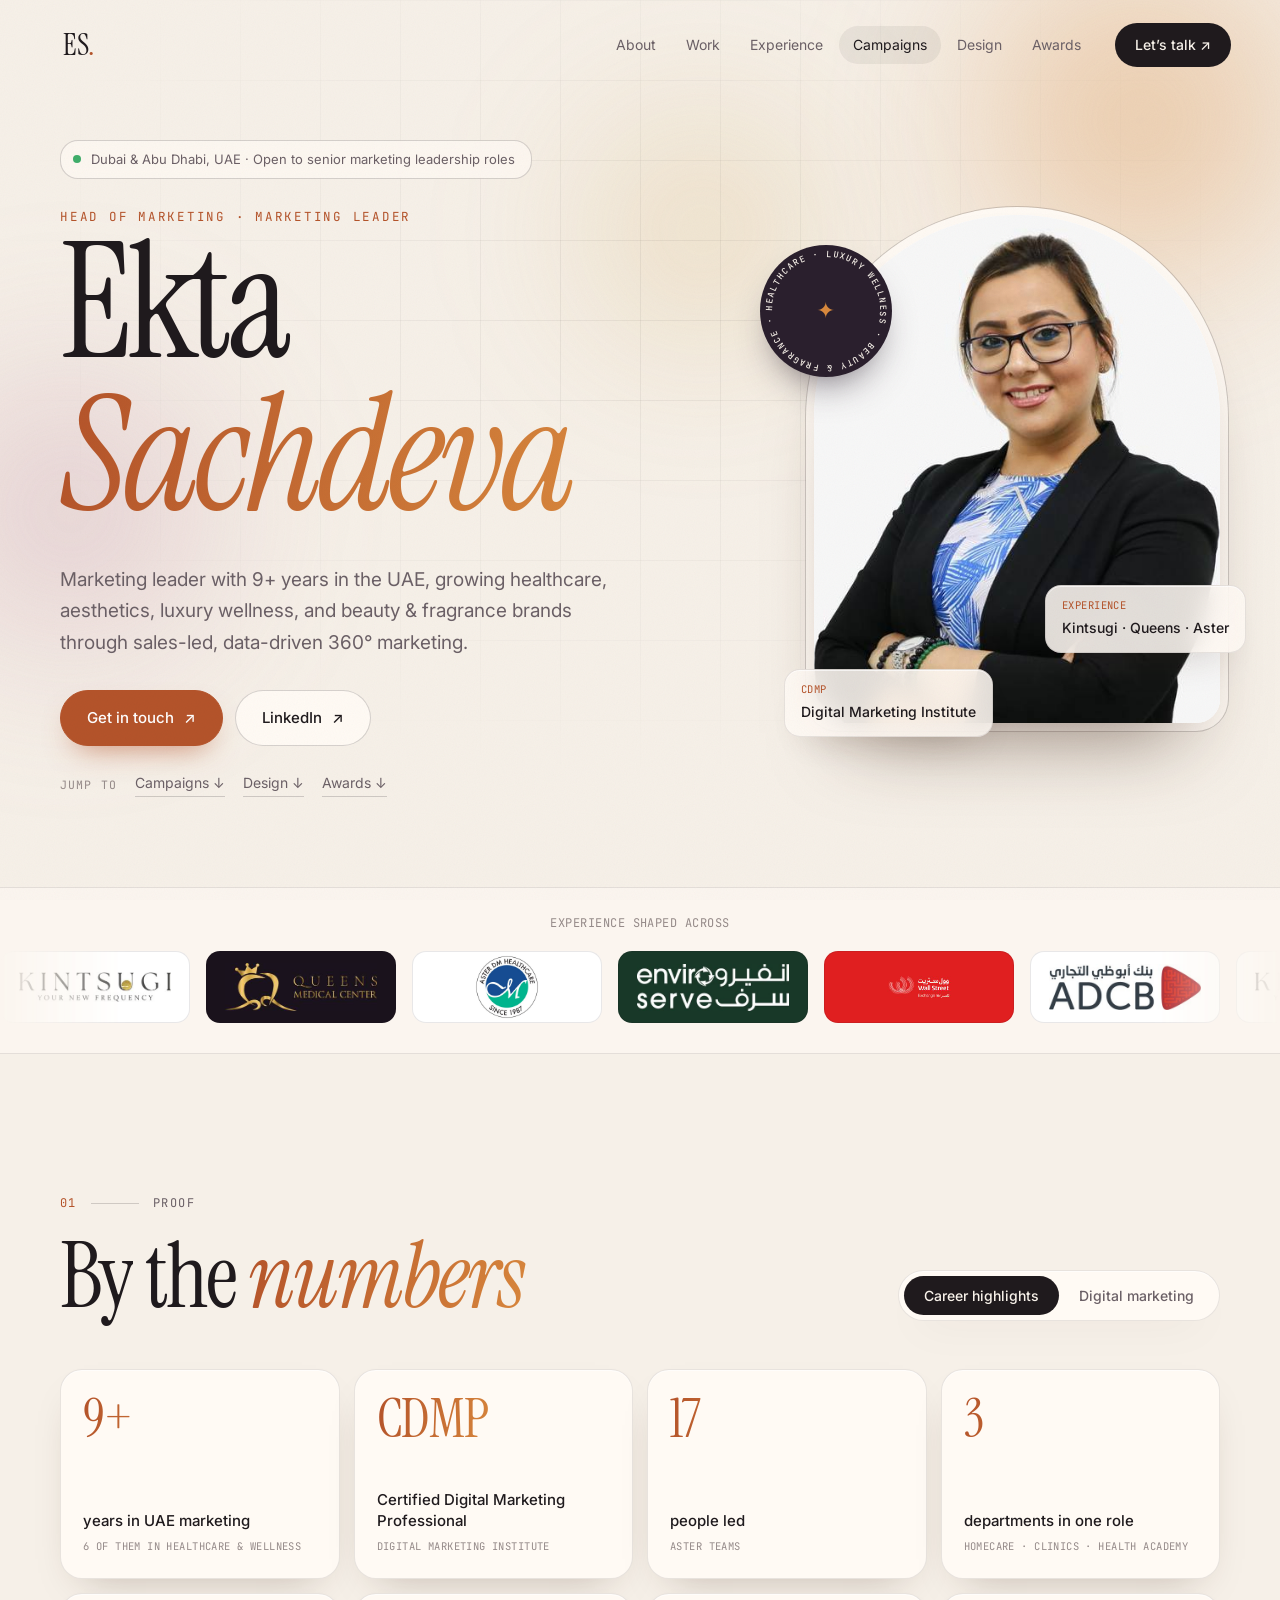
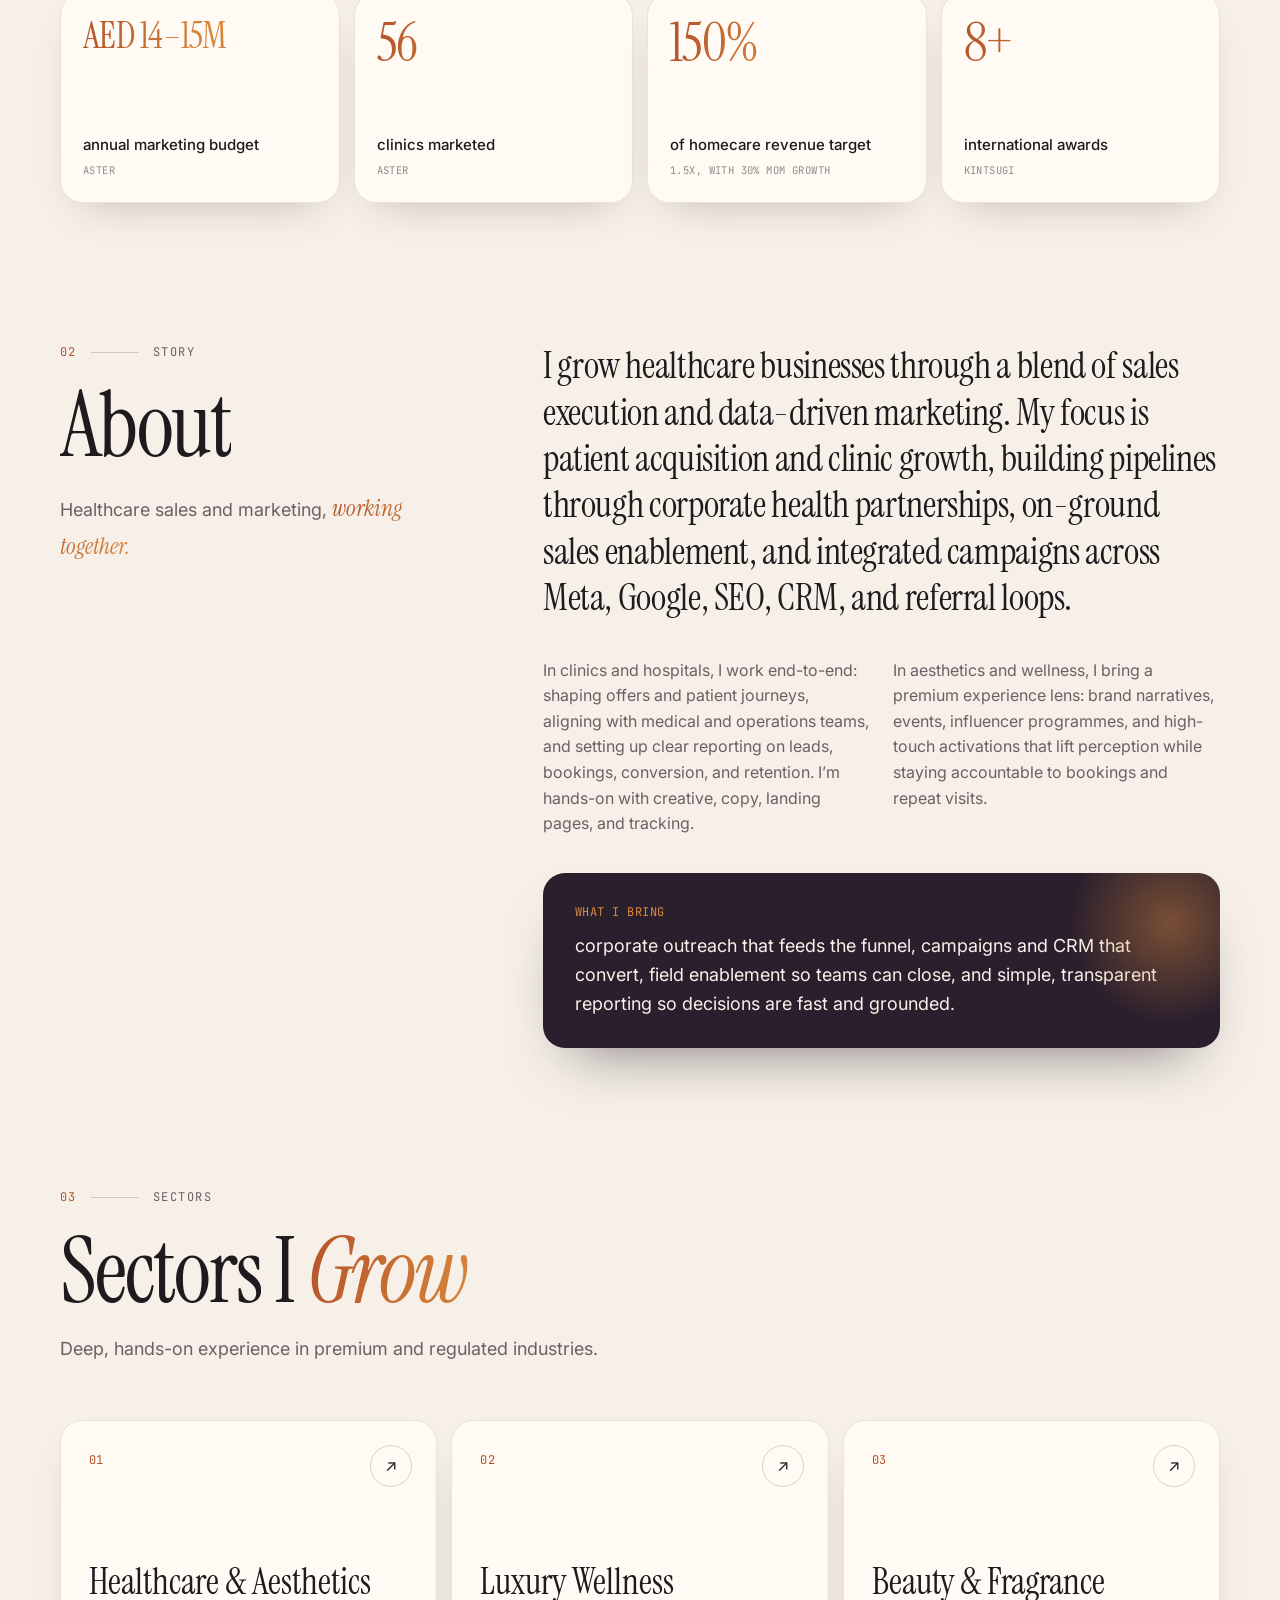
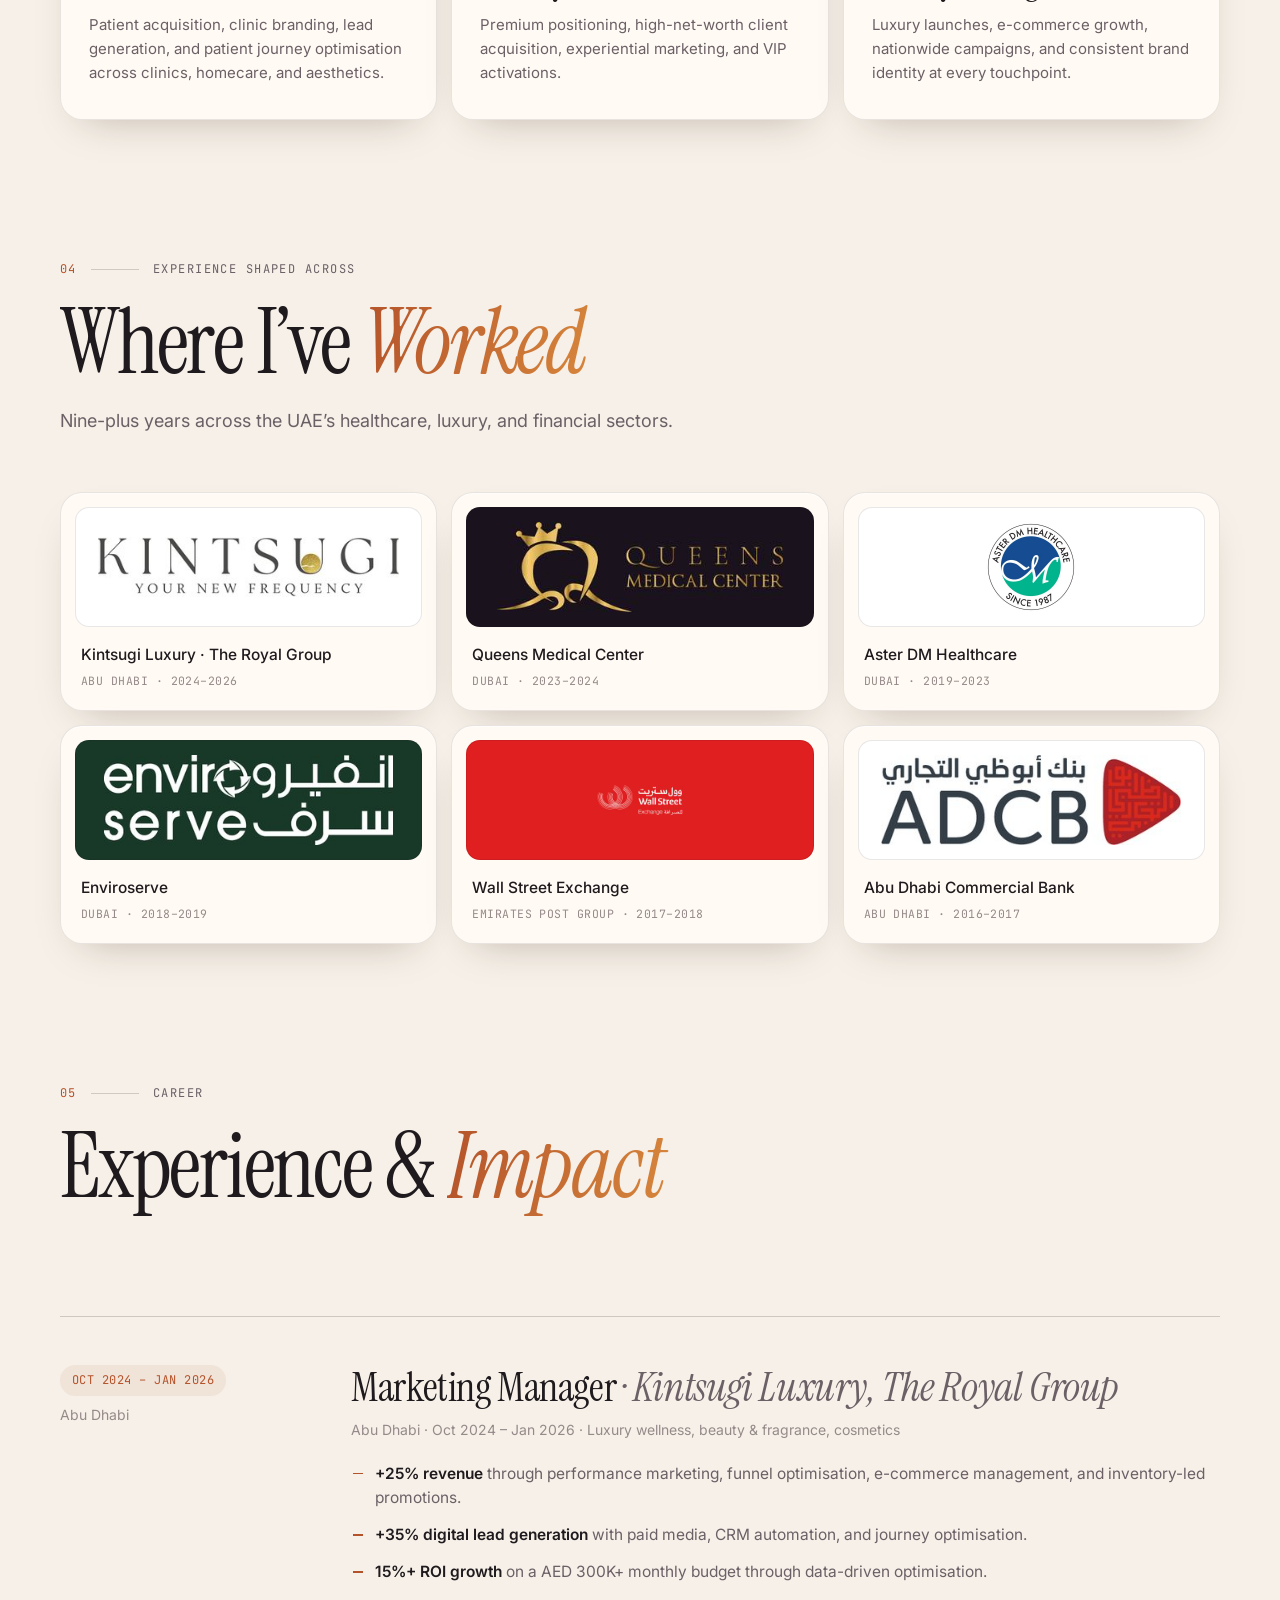
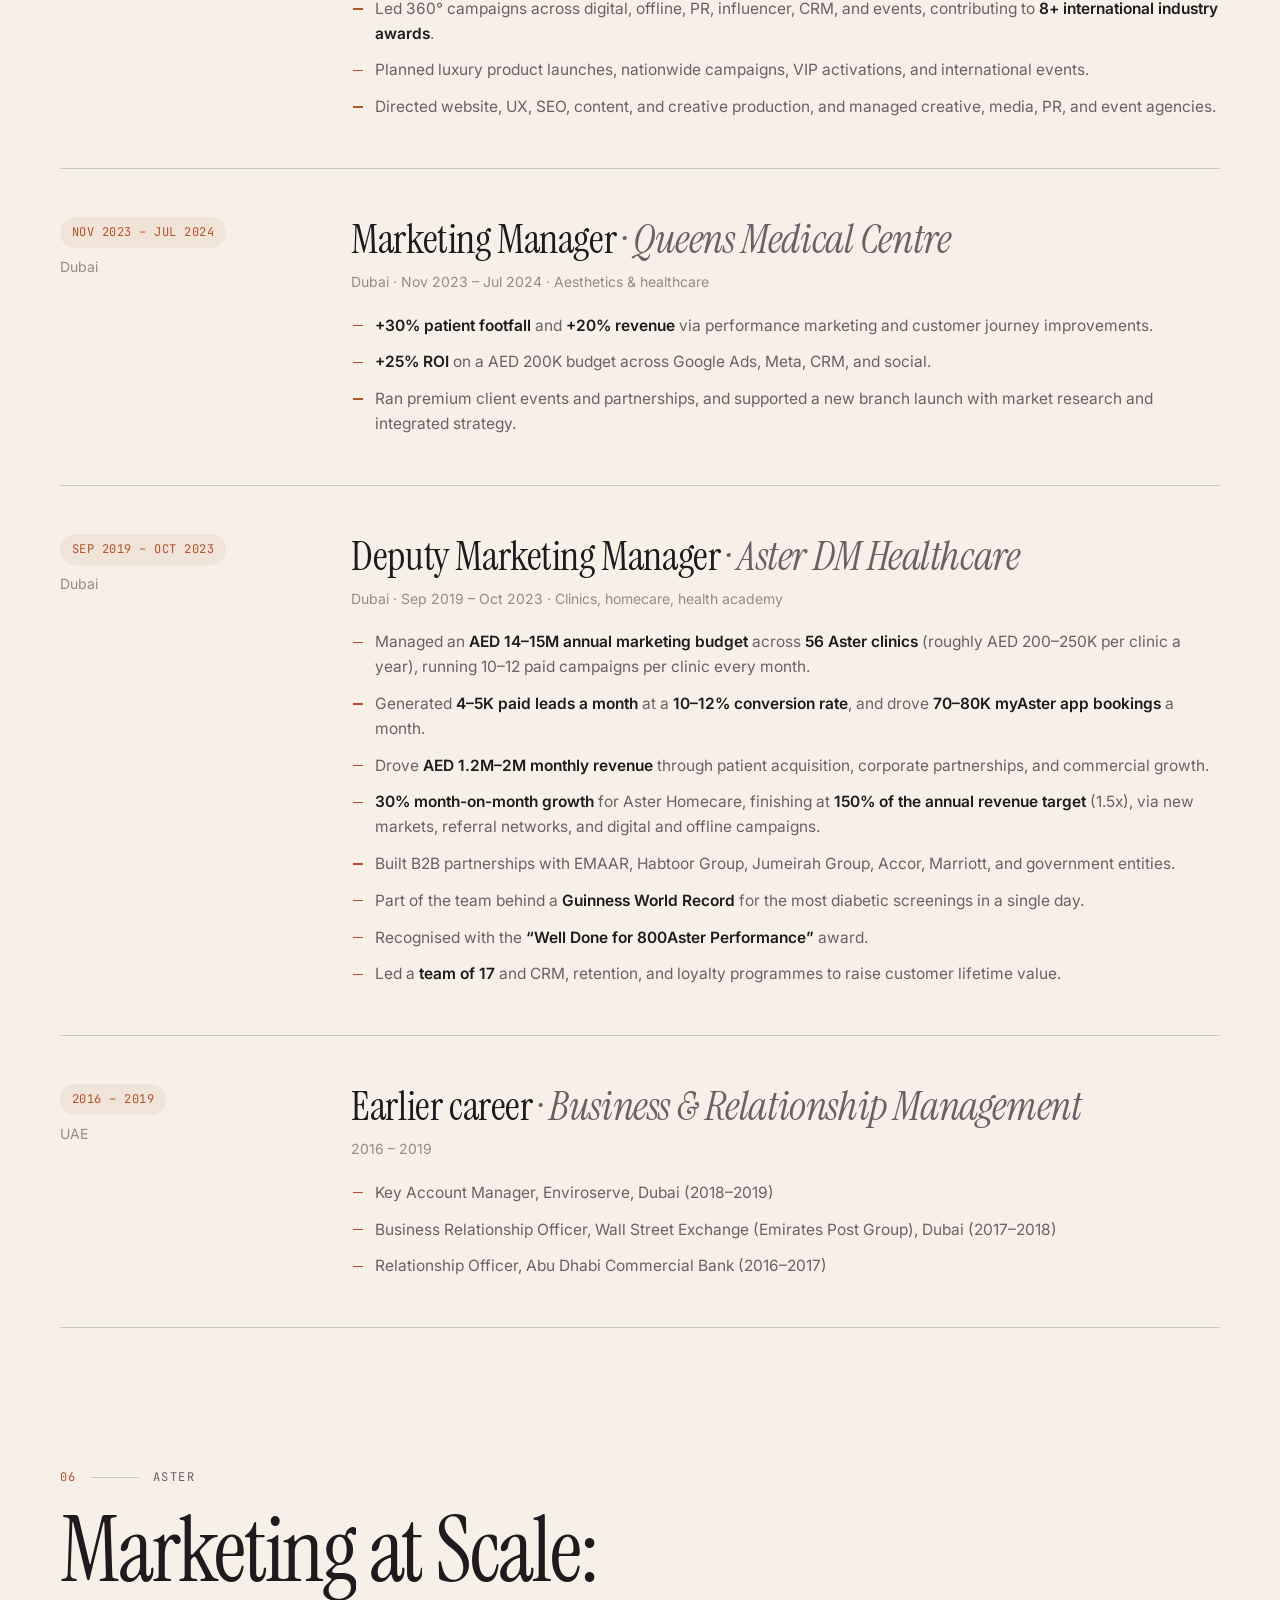
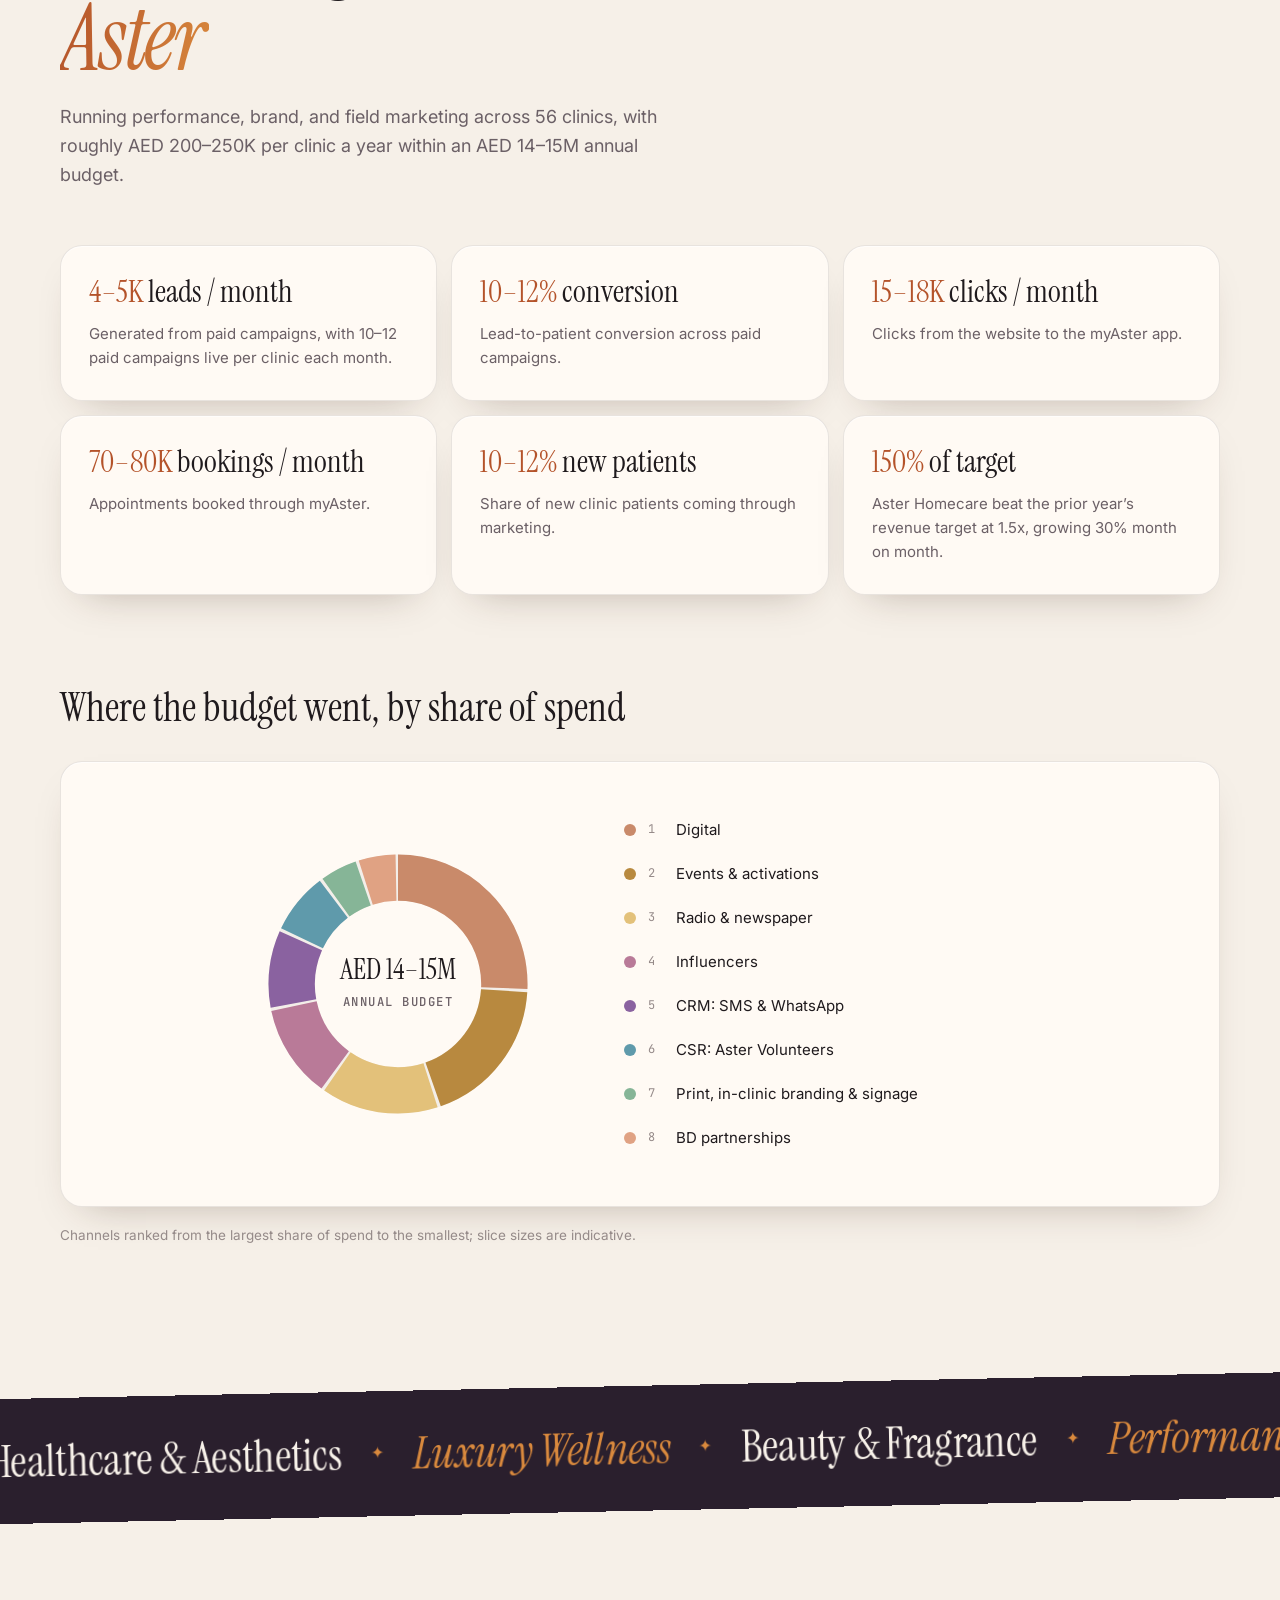
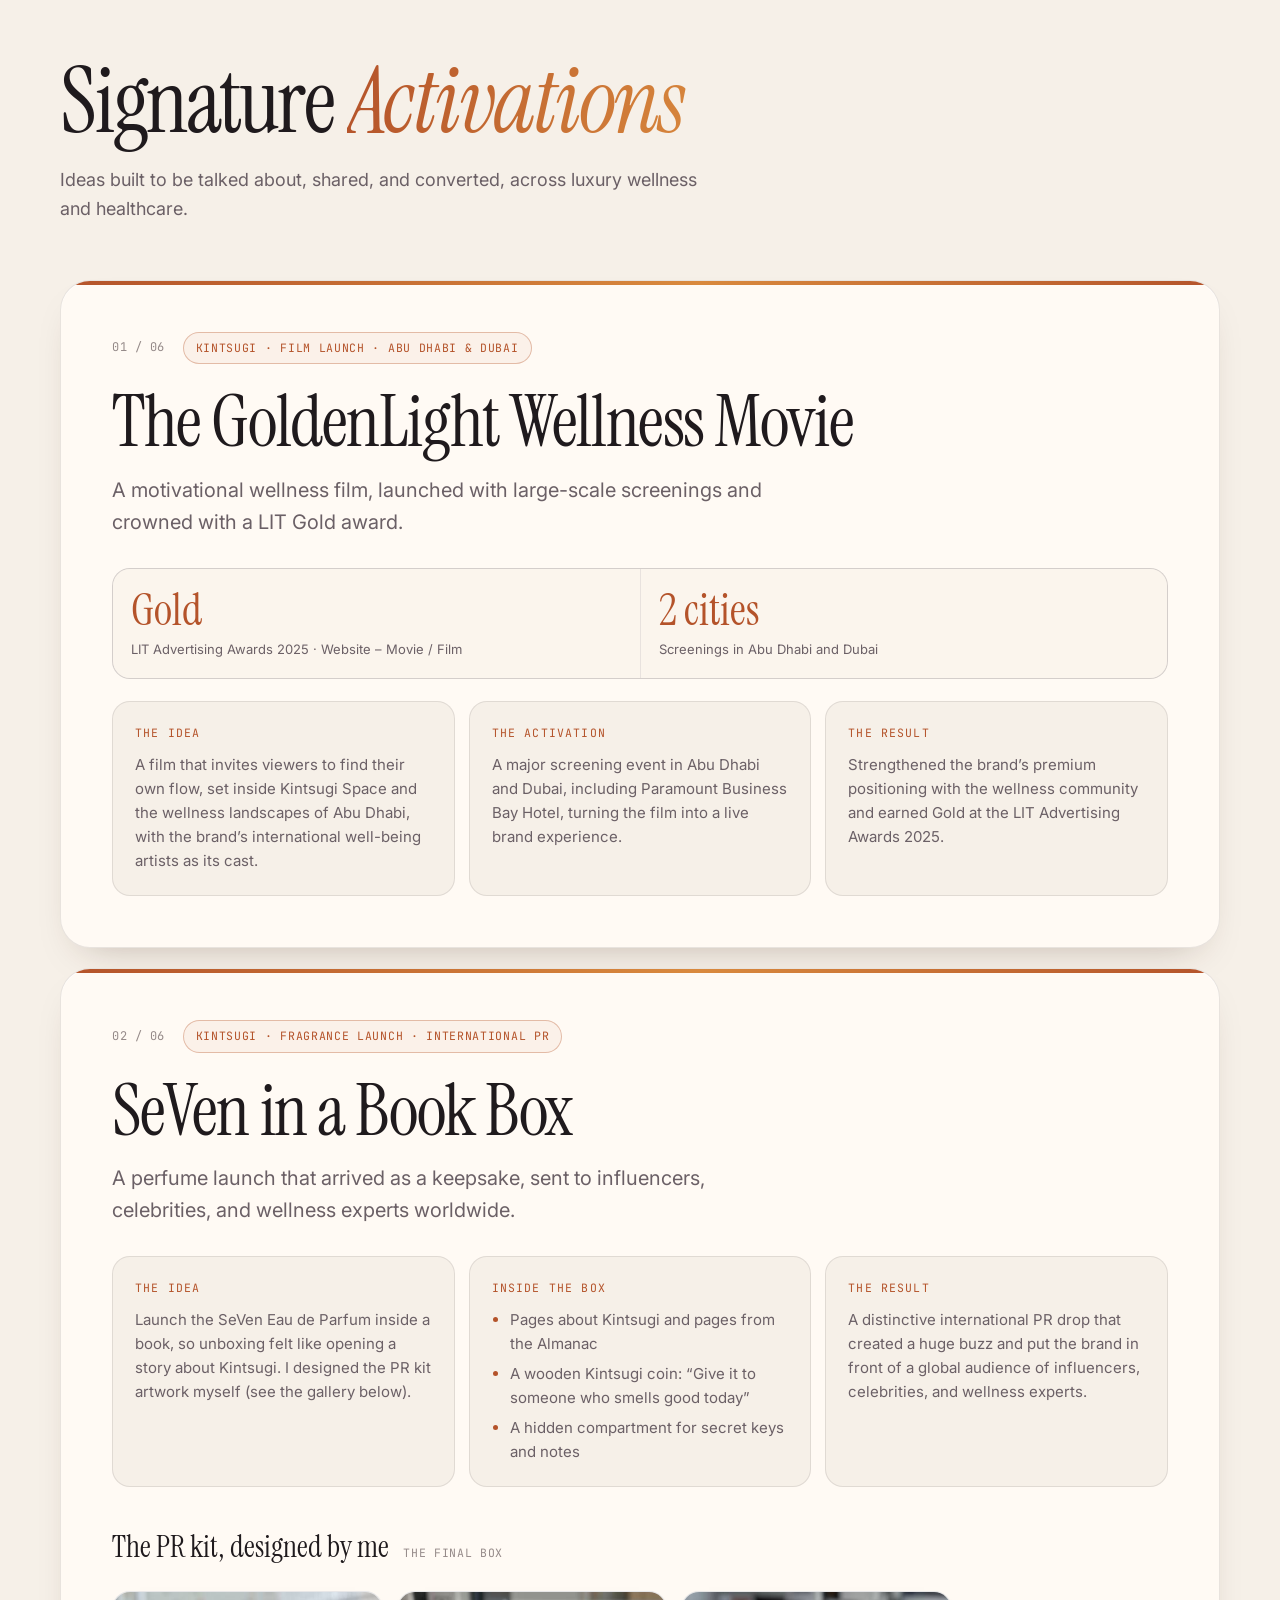
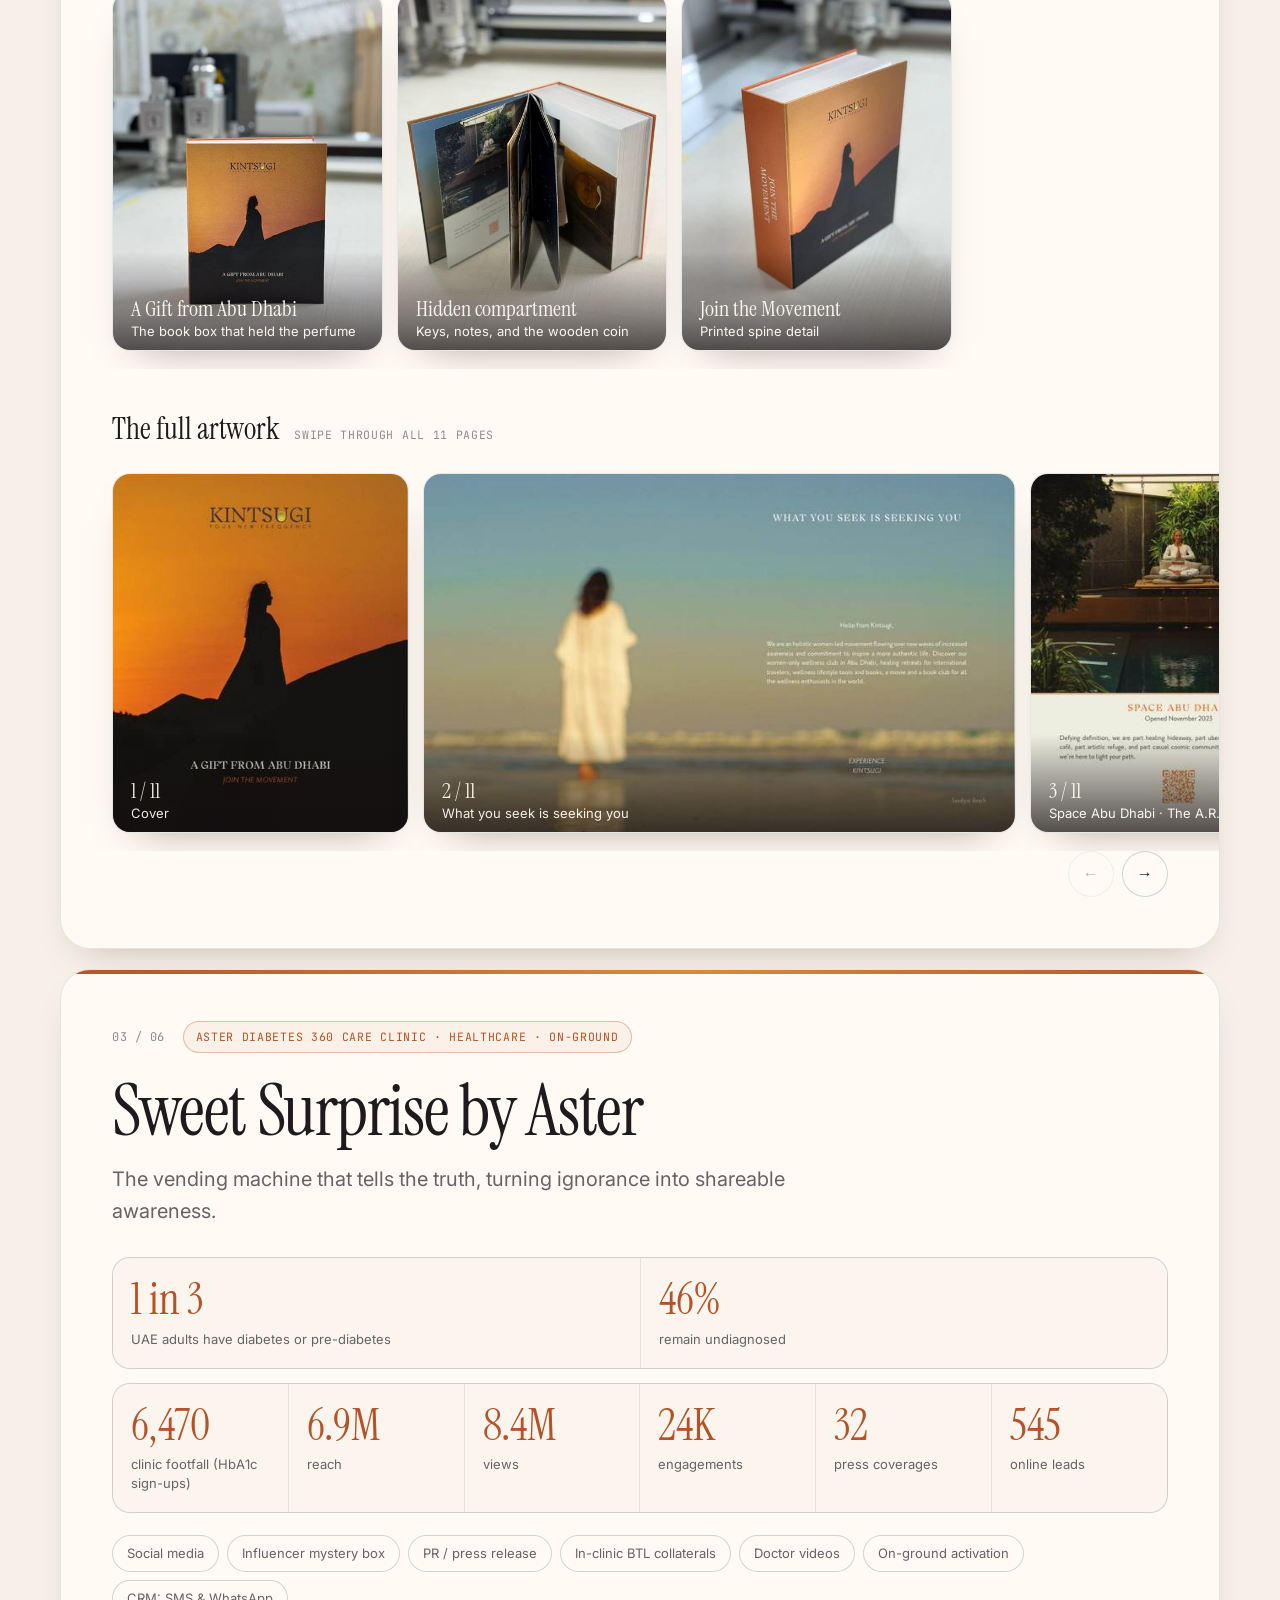
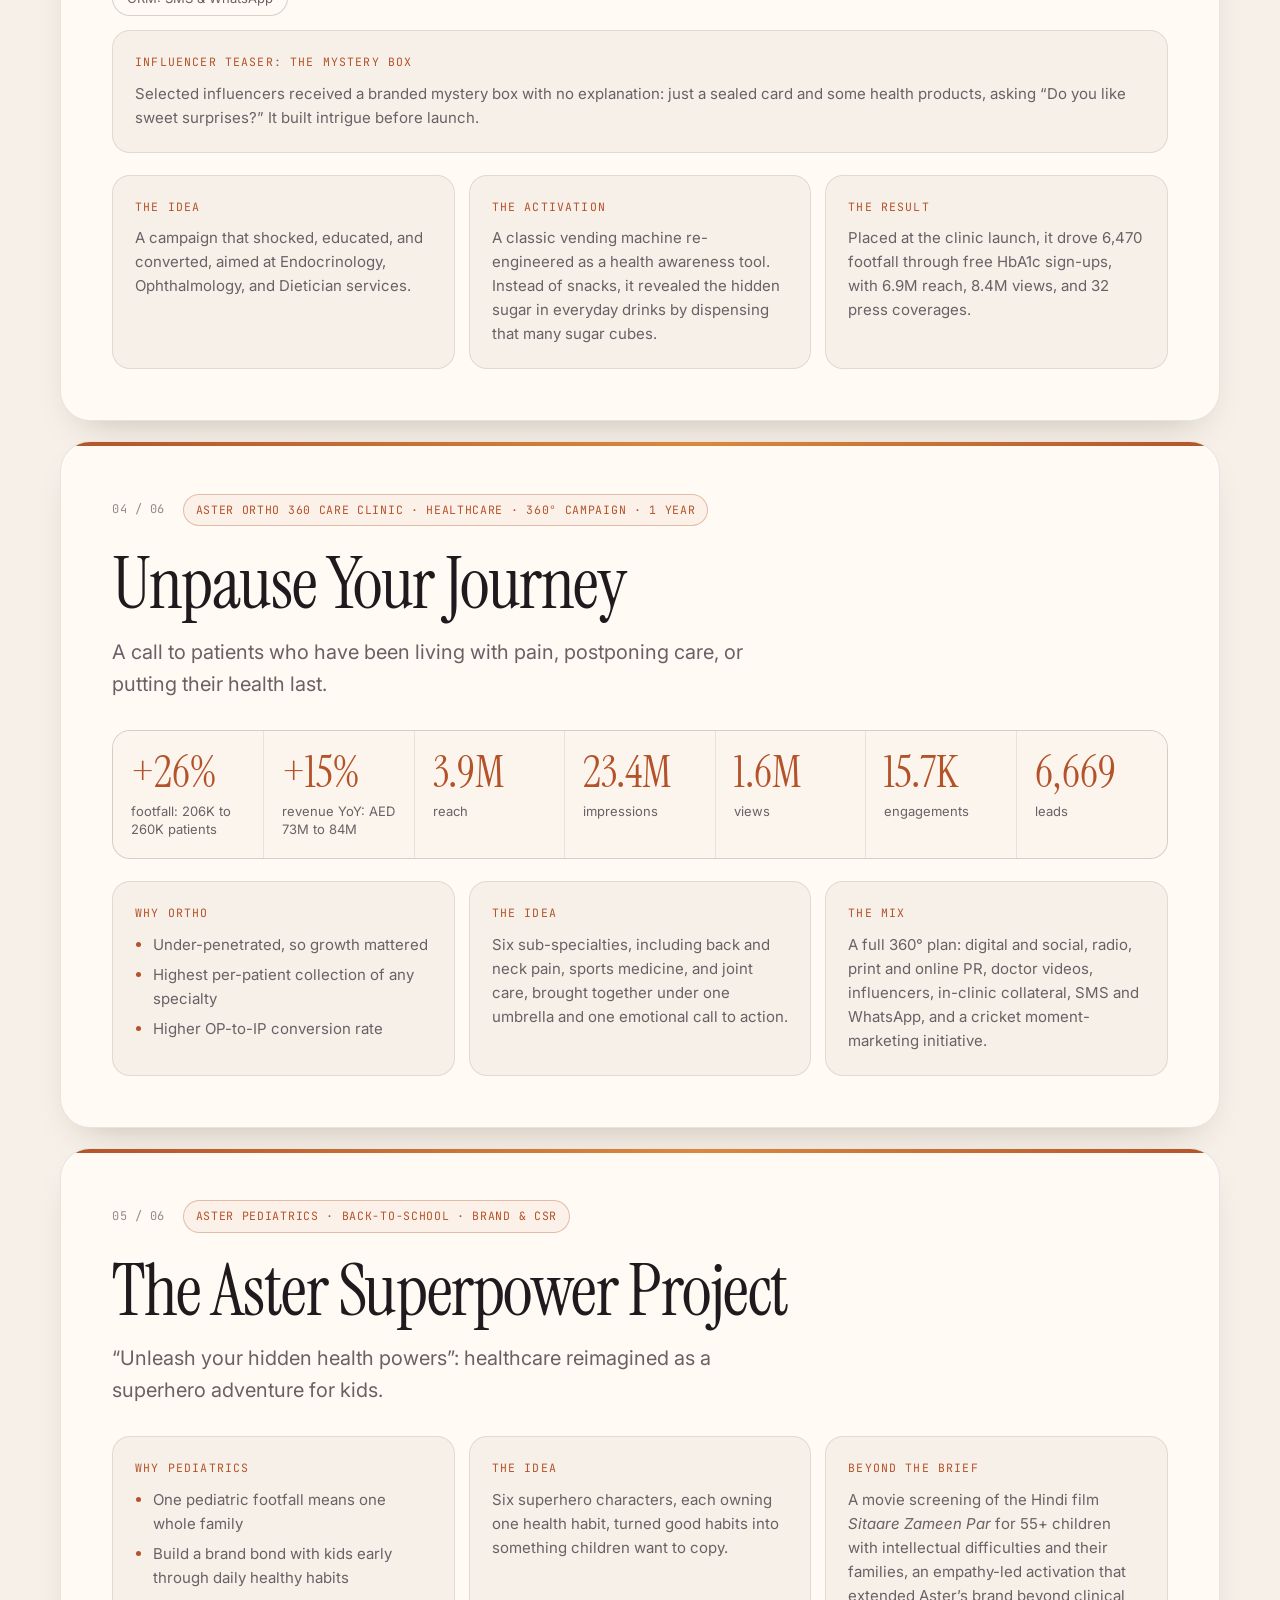
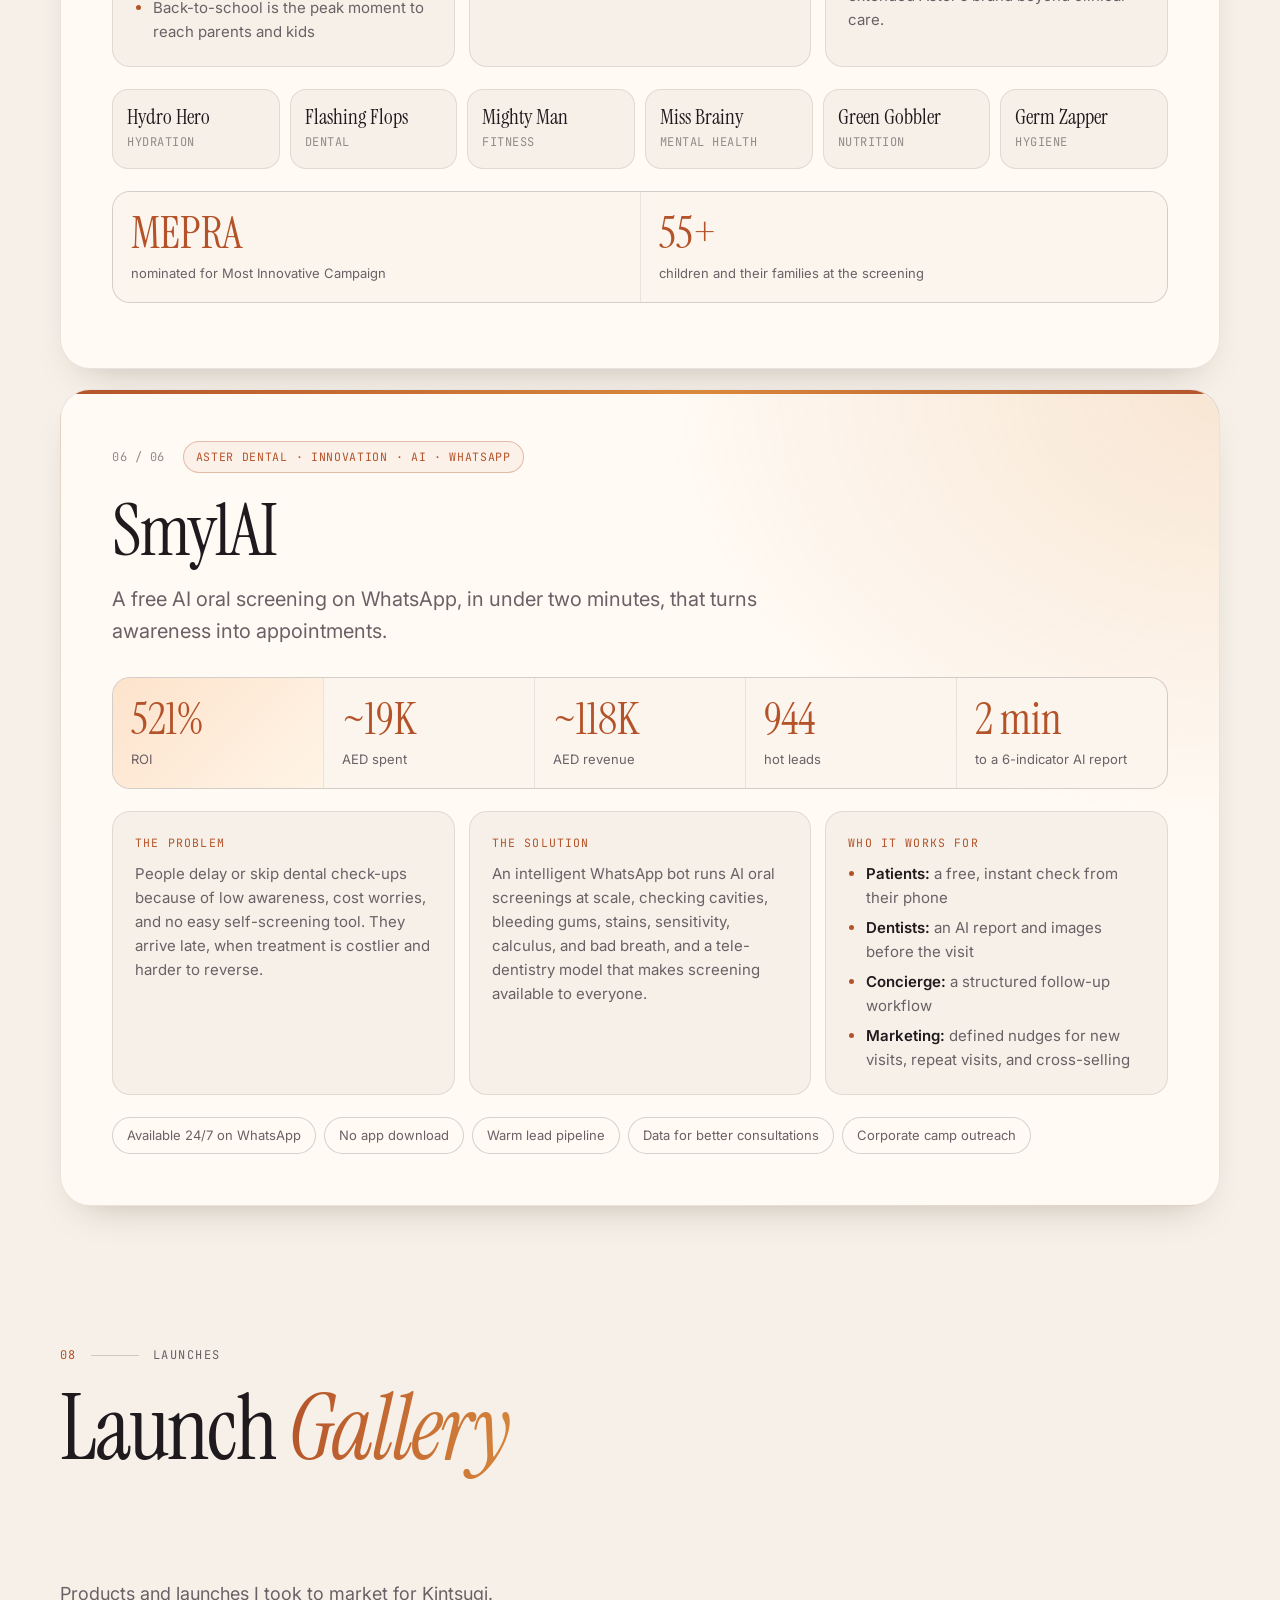
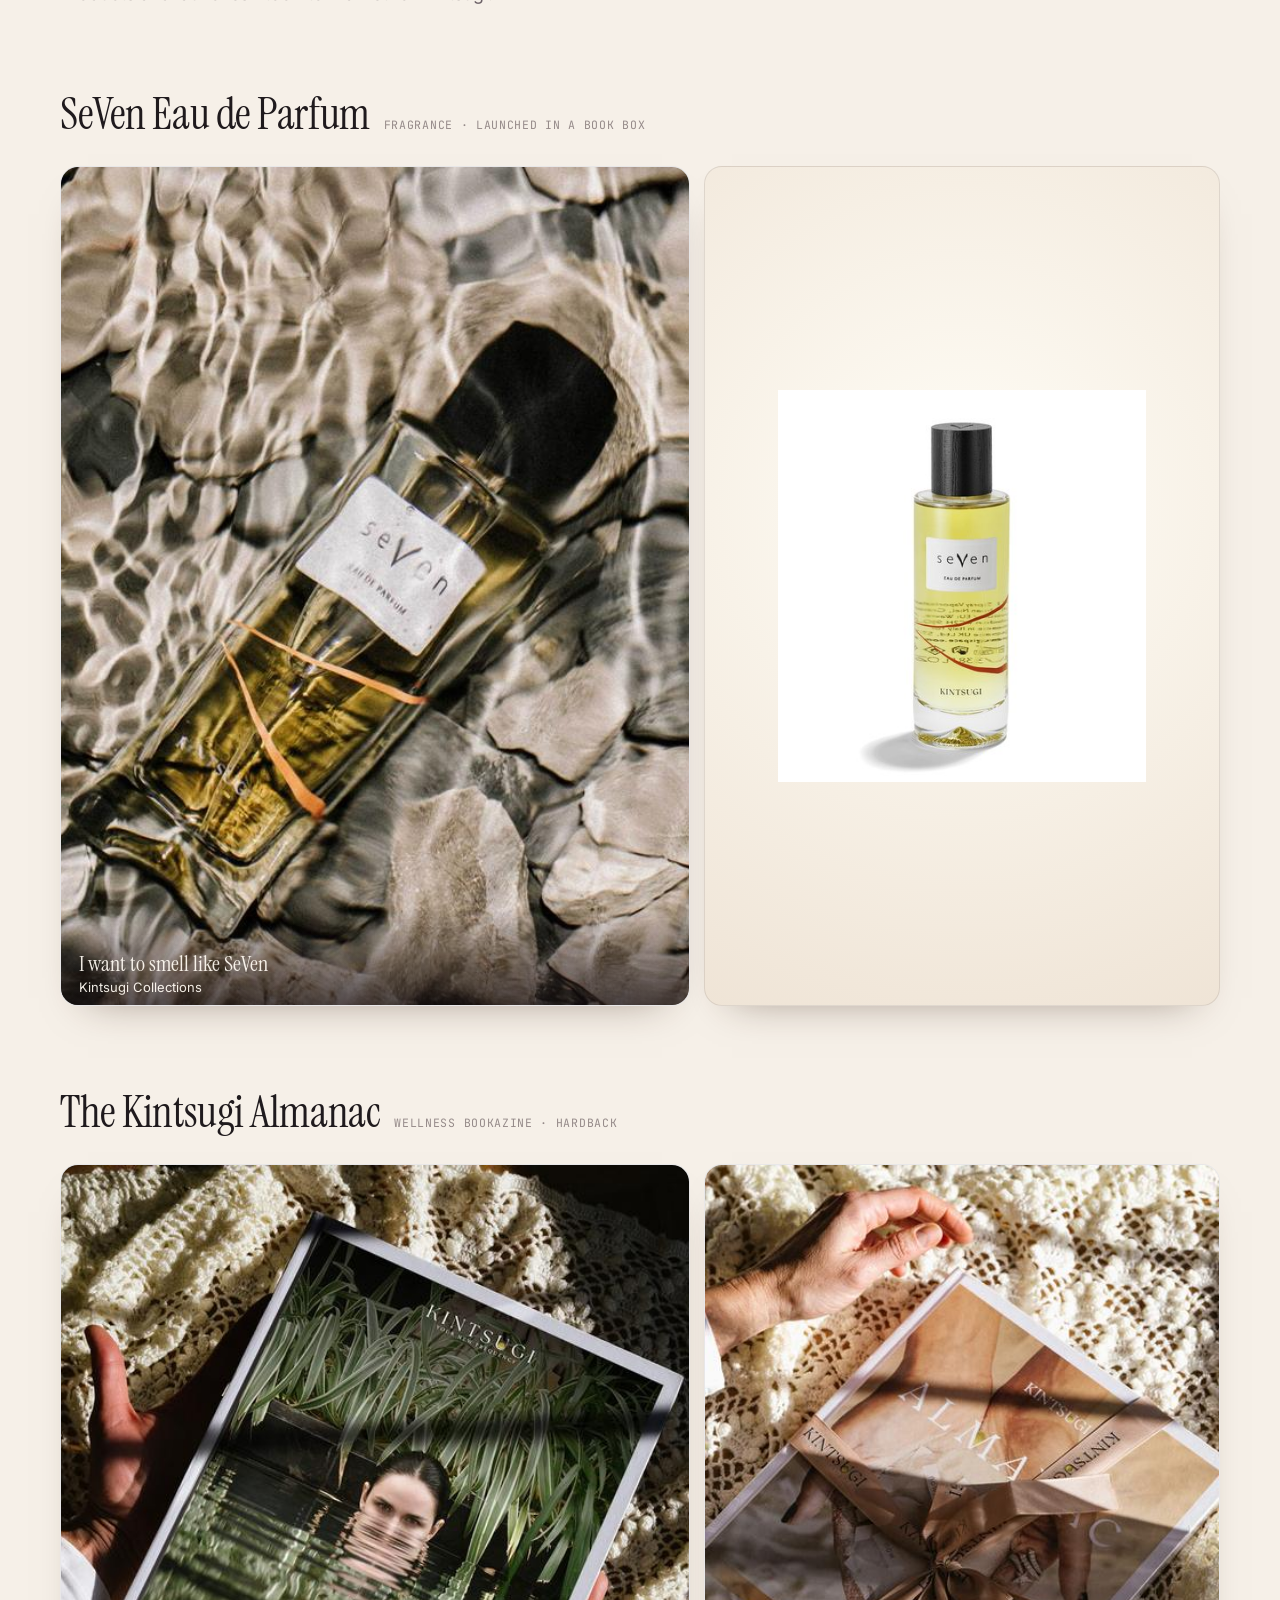
==== commit faee32e1: "Light theme, reorganized opening, more interactivity - Warm ivory/terracotta theme with plum contras" ====
--- a/index.html
+++ b/index.html
@@ -5,12 +5,15 @@
 <meta name="viewport" content="width=device-width, initial-scale=1, viewport-fit=cover">
 <title>Ekta Sachdeva | Marketing Leader</title>
 <meta name="description" content="Ekta Sachdeva, Head of Marketing and marketing leader with 9+ years in the UAE, growing healthcare, aesthetics, luxury wellness, and beauty & fragrance brands through sales-led, data-driven 360° marketing.">
-<meta name="theme-color" content="#0c0a0b">
+<meta name="theme-color" content="#f6f0e8">
 <meta property="og:type" content="website">
 <meta property="og:title" content="Ekta Sachdeva | Marketing Leader">
 <meta property="og:description" content="Marketing leader with 9+ years in the UAE across healthcare, aesthetics, luxury wellness, and beauty & fragrance.">
-<meta property="og:image" content="assets/img/portrait.jpg">
-<meta name="twitter:card" content="summary_large_image">
+<meta property="og:url" content="https://ekta-sachdeva.netlify.app/">
+<meta property="og:image" content="https://ekta-sachdeva.netlify.app/assets/img/portrait.jpg">
+<meta property="og:image:alt" content="Ekta Sachdeva">
+<link rel="canonical" href="https://ekta-sachdeva.netlify.app/">
+<meta name="twitter:card" content="summary">
 <link rel="icon" href="assets/favicon.svg" type="image/svg+xml">
 <link rel="preconnect" href="https://fonts.googleapis.com">
 <link rel="preconnect" href="https://fonts.gstatic.com" crossorigin>
@@ -21,6 +24,7 @@
 <body>
 <div class="progress" aria-hidden="true"><i></i></div>
 <div class="grain" aria-hidden="true"></div>
+<div class="cursor" aria-hidden="true"><span></span></div>
 
 <!-- ===== NAV ===== -->
 <header class="nav" id="nav">
@@ -28,6 +32,7 @@
     <a href="#top" class="brand" aria-label="Ekta Sachdeva, back to top">ES<span>.</span></a>
     <nav class="links" aria-label="Main">
       <a href="#about">About</a>
+      <a href="#worked">Work</a>
       <a href="#experience">Experience</a>
       <a href="#campaigns">Campaigns</a>
       <a href="#design">Design</a>
@@ -38,6 +43,7 @@
   </div>
 </header>
 <div class="menu" id="menu" hidden>
+  <a href="#numbers">Numbers</a>
   <a href="#about">About</a>
   <a href="#worked">Where I’ve Worked</a>
   <a href="#experience">Experience</a>
@@ -54,8 +60,12 @@
 
 <!-- ===== HERO ===== -->
 <section class="hero">
-  <div class="glow g1" aria-hidden="true"></div>
-  <div class="glow g2" aria-hidden="true"></div>
+  <div class="hero-bg" aria-hidden="true">
+    <div class="blob b1" data-depth="30"></div>
+    <div class="blob b2" data-depth="-24"></div>
+    <div class="blob b3" data-depth="16"></div>
+    <div class="gridlines"></div>
+  </div>
   <div class="wrap hero-grid">
     <div class="hero-copy">
       <div class="badge intro" style="--i:0"><span class="dot"></span>Dubai &amp; Abu Dhabi, UAE · Open to senior marketing leadership roles</div>
@@ -76,54 +86,114 @@
         <a href="#awards">Awards ↓</a>
       </div>
     </div>
+
     <div class="hero-photo intro" style="--i:3">
+      <div class="ring" aria-hidden="true">
+        <svg viewBox="0 0 200 200"><defs><path id="circ" d="M100,100 m-82,0 a82,82 0 1,1 164,0 a82,82 0 1,1 -164,0"/></defs>
+          <text><textPath href="#circ">HEALTHCARE · LUXURY WELLNESS · BEAUTY &amp; FRAGRANCE · </textPath></text></svg>
+        <span>✦</span>
+      </div>
       <div class="frame tilt">
         <img width="520" height="598" src="assets/img/portrait.jpg" alt="Ekta Sachdeva" fetchpriority="high">
       </div>
-      <div class="now">
-        <span class="mono">Experience</span>
-        <b>Kintsugi · Queens · Aster</b>
-      </div>
-    </div>
-  </div>
-
-  <!-- stats -->
-  <div class="wrap">
-    <div class="stats" data-reveal>
-      <div class="stat"><b data-count>9+</b><span>years in UAE marketing</span><em>6 of them in healthcare &amp; wellness</em></div>
-      <div class="stat"><b>CDMP</b><span>Certified Digital Marketing Professional</span><em>Digital Marketing Institute</em></div>
-      <div class="stat"><b data-count>17</b><span>people led</span><em>Aster teams</em></div>
-      <div class="stat"><b data-count>3</b><span>departments in one role</span><em>Homecare · Clinics · Health Academy</em></div>
-      <div class="stat"><b data-count>AED 14–15M</b><span>annual marketing budget</span><em>Aster</em></div>
-      <div class="stat"><b data-count>56</b><span>clinics marketed</span><em>Aster</em></div>
-      <div class="stat"><b data-count>150%</b><span>of homecare revenue target</span><em>1.5x, with 30% MoM growth</em></div>
-      <div class="stat"><b data-count>8+</b><span>international awards</span><em>Kintsugi</em></div>
-    </div>
-  </div>
-</section>
-
-<!-- marquee -->
-<div class="marquee" aria-hidden="true">
-  <div class="track">
-    <span>Healthcare &amp; Aesthetics</span><i>✦</i><span>Luxury Wellness</span><i>✦</i><span>Beauty &amp; Fragrance</span><i>✦</i><span>Performance Marketing</span><i>✦</i><span>360° Campaigns</span><i>✦</i><span>CRM &amp; Retention</span><i>✦</i><span>Luxury Launches</span><i>✦</i><span>Events &amp; PR</span><i>✦</i>
-    <span>Healthcare &amp; Aesthetics</span><i>✦</i><span>Luxury Wellness</span><i>✦</i><span>Beauty &amp; Fragrance</span><i>✦</i><span>Performance Marketing</span><i>✦</i><span>360° Campaigns</span><i>✦</i><span>CRM &amp; Retention</span><i>✦</i><span>Luxury Launches</span><i>✦</i><span>Events &amp; PR</span><i>✦</i>
-  </div>
-</div>
-
-<!-- ===== DIGITAL NUMBERS ===== -->
+      <div class="chip-float cf1"><span class="mono">Experience</span><b>Kintsugi · Queens · Aster</b></div>
+      <div class="chip-float cf2"><span class="mono">CDMP</span><b>Digital Marketing Institute</b></div>
+    </div>
+  </div>
+
+  <!-- employer logo belt -->
+  <div class="belt intro" style="--i:7">
+    <p class="belt-label mono">Experience shaped across</p>
+    <div class="belt-view" aria-label="Kintsugi, Queens Medical Center, Aster DM Healthcare, Enviroserve, Wall Street Exchange, ADCB">
+      <div class="belt-track">
+        <span style="background:#fff"><img width="360" height="71" src="assets/img/logo-kintsugi.jpg" alt=""></span>
+        <span style="background:#1a121c"><img width="360" height="113" src="assets/img/logo-queens.jpg" alt=""></span>
+        <span class="sq" style="background:#fff"><img width="360" height="360" src="assets/img/logo-aster.jpg" alt=""></span>
+        <span style="background:#183828"><img width="360" height="112" src="assets/img/logo-enviroserve.jpg" alt=""></span>
+        <span class="sq" style="background:#e01f20"><img width="240" height="240" src="assets/img/logo-wallstreet.jpg" alt=""></span>
+        <span style="background:#fff"><img width="360" height="108" src="assets/img/logo-adcb.jpg" alt=""></span>
+        <span style="background:#fff" aria-hidden="true"><img width="360" height="71" src="assets/img/logo-kintsugi.jpg" alt=""></span>
+        <span style="background:#1a121c" aria-hidden="true"><img width="360" height="113" src="assets/img/logo-queens.jpg" alt=""></span>
+        <span class="sq" style="background:#fff" aria-hidden="true"><img width="360" height="360" src="assets/img/logo-aster.jpg" alt=""></span>
+        <span style="background:#183828" aria-hidden="true"><img width="360" height="112" src="assets/img/logo-enviroserve.jpg" alt=""></span>
+        <span class="sq" style="background:#e01f20" aria-hidden="true"><img width="240" height="240" src="assets/img/logo-wallstreet.jpg" alt=""></span>
+        <span style="background:#fff" aria-hidden="true"><img width="360" height="108" src="assets/img/logo-adcb.jpg" alt=""></span>
+      </div>
+    </div>
+  </div>
+</section>
+
+<!-- ===== NUMBERS (tabs) ===== -->
 <section class="sec" id="numbers">
   <div class="wrap">
     <div class="sec-head" data-reveal><span class="num">01</span><span class="rule"></span><span class="label">Proof</span></div>
-    <h2 class="title" data-reveal>Digital marketing, <em>by the numbers</em></h2>
-    <div class="dm">
-      <div class="dm-c" data-reveal style="--d:0"><b data-count>4–5K</b><span>paid leads a month</span></div>
-      <div class="dm-c" data-reveal style="--d:1"><b data-count>10–12%</b><span>lead conversion</span></div>
-      <div class="dm-c" data-reveal style="--d:2"><b data-count>15–18K</b><span>clicks a month from the website to the myAster app</span></div>
-      <div class="dm-c" data-reveal style="--d:3"><b data-count>70–80K</b><span>myAster bookings a month</span></div>
-      <div class="dm-c" data-reveal style="--d:0"><b data-count>+35%</b><span>digital lead generation</span></div>
-      <div class="dm-c" data-reveal style="--d:1"><b data-count>+25%</b><span>revenue growth via performance marketing</span></div>
-      <div class="dm-c" data-reveal style="--d:2"><b data-count>+25%</b><span>campaign ROI at Queens Medical Centre</span></div>
-      <div class="dm-c hl" data-reveal style="--d:3"><b data-count>521%</b><span>ROI on the SmylAI campaign</span></div>
+    <div class="numbers-head">
+      <h2 class="title split" data-reveal>By the <em>numbers</em></h2>
+      <div class="tabs" role="tablist" aria-label="Number sets" data-reveal>
+        <span class="tab-ind" aria-hidden="true"></span>
+        <button role="tab" id="tab-a" aria-controls="panel-a" aria-selected="true">Career highlights</button>
+        <button role="tab" id="tab-b" aria-controls="panel-b" aria-selected="false" tabindex="-1">Digital marketing</button>
+      </div>
+    </div>
+
+    <div class="panel" id="panel-a" role="tabpanel" aria-labelledby="tab-a">
+      <div class="tiles" data-reveal>
+        <div class="tile"><b data-count>9+</b><div><span>years in UAE marketing</span><em>6 of them in healthcare &amp; wellness</em></div></div>
+        <div class="tile"><b>CDMP</b><div><span>Certified Digital Marketing Professional</span><em>Digital Marketing Institute</em></div></div>
+        <div class="tile"><b data-count>17</b><div><span>people led</span><em>Aster teams</em></div></div>
+        <div class="tile"><b data-count>3</b><div><span>departments in one role</span><em>Homecare · Clinics · Health Academy</em></div></div>
+        <div class="tile"><b data-count>AED 14–15M</b><div><span>annual marketing budget</span><em>Aster</em></div></div>
+        <div class="tile"><b data-count>56</b><div><span>clinics marketed</span><em>Aster</em></div></div>
+        <div class="tile"><b data-count>150%</b><div><span>of homecare revenue target</span><em>1.5x, with 30% MoM growth</em></div></div>
+        <div class="tile"><b data-count>8+</b><div><span>international awards</span><em>Kintsugi</em></div></div>
+      </div>
+    </div>
+
+    <div class="panel" id="panel-b" role="tabpanel" aria-labelledby="tab-b" hidden>
+      <h3 class="panel-title">Digital marketing, by the numbers</h3>
+      <div class="tiles">
+        <div class="tile"><b data-count>4–5K</b><div><span>paid leads a month</span></div></div>
+        <div class="tile"><b data-count>10–12%</b><div><span>lead conversion</span></div></div>
+        <div class="tile"><b data-count>15–18K</b><div><span>clicks a month from the website to the myAster app</span></div></div>
+        <div class="tile"><b data-count>70–80K</b><div><span>myAster bookings a month</span></div></div>
+        <div class="tile"><b data-count>+35%</b><div><span>digital lead generation</span></div></div>
+        <div class="tile"><b data-count>+25%</b><div><span>revenue growth via performance marketing</span></div></div>
+        <div class="tile"><b data-count>+25%</b><div><span>campaign ROI at Queens Medical Centre</span></div></div>
+        <div class="tile hl"><b data-count>521%</b><div><span>ROI on the SmylAI campaign</span></div></div>
+      </div>
+    </div>
+  </div>
+</section>
+
+<!-- ===== ABOUT ===== -->
+<section class="sec" id="about">
+  <div class="wrap about-grid">
+    <div class="about-side">
+      <div class="sec-head" data-reveal><span class="num">02</span><span class="rule"></span><span class="label">Story</span></div>
+      <h2 class="title split" data-reveal>About</h2>
+      <p class="sub" data-reveal>Healthcare sales and marketing, <em>working together.</em></p>
+    </div>
+    <div class="about-body">
+      <p class="big words">I grow healthcare businesses through a blend of sales execution and data-driven marketing. My focus is patient acquisition and clinic growth, building pipelines through corporate health partnerships, on-ground sales enablement, and integrated campaigns across Meta, Google, SEO, CRM, and referral loops.</p>
+      <div class="about-cols">
+        <p data-reveal>In clinics and hospitals, I work end-to-end: shaping offers and patient journeys, aligning with medical and operations teams, and setting up clear reporting on leads, bookings, conversion, and retention. I’m hands-on with creative, copy, landing pages, and tracking.</p>
+        <p data-reveal style="--d:1">In aesthetics and wellness, I bring a premium experience lens: brand narratives, events, influencer programmes, and high-touch activations that lift perception while staying accountable to bookings and repeat visits.</p>
+      </div>
+      <blockquote class="bring" data-reveal><span class="mono">What I bring</span>corporate outreach that feeds the funnel, campaigns and CRM that convert, field enablement so teams can close, and simple, transparent reporting so decisions are fast and grounded.</blockquote>
+    </div>
+  </div>
+</section>
+
+<!-- ===== SECTORS ===== -->
+<section class="sec" id="sectors">
+  <div class="wrap">
+    <div class="sec-head" data-reveal><span class="num">03</span><span class="rule"></span><span class="label">Sectors</span></div>
+    <h2 class="title split" data-reveal>Sectors I <em>Grow</em></h2>
+    <p class="sub" data-reveal>Deep, hands-on experience in premium and regulated industries.</p>
+    <div class="sectors">
+      <article class="sector" data-reveal style="--d:0"><span class="mono idx">01</span><h3>Healthcare &amp; Aesthetics</h3><p>Patient acquisition, clinic branding, lead generation, and patient journey optimisation across clinics, homecare, and aesthetics.</p><span class="arr" aria-hidden="true">↗</span></article>
+      <article class="sector" data-reveal style="--d:1"><span class="mono idx">02</span><h3>Luxury Wellness</h3><p>Premium positioning, high-net-worth client acquisition, experiential marketing, and VIP activations.</p><span class="arr" aria-hidden="true">↗</span></article>
+      <article class="sector" data-reveal style="--d:2"><span class="mono idx">03</span><h3>Beauty &amp; Fragrance</h3><p>Luxury launches, e-commerce growth, nationwide campaigns, and consistent brand identity at every touchpoint.</p><span class="arr" aria-hidden="true">↗</span></article>
     </div>
   </div>
 </section>
@@ -131,8 +201,8 @@
 <!-- ===== WORKED ===== -->
 <section class="sec" id="worked">
   <div class="wrap">
-    <div class="sec-head" data-reveal><span class="num">02</span><span class="rule"></span><span class="label">Experience shaped across</span></div>
-    <h2 class="title" data-reveal>Where I’ve <em>Worked</em></h2>
+    <div class="sec-head" data-reveal><span class="num">04</span><span class="rule"></span><span class="label">Experience shaped across</span></div>
+    <h2 class="title split" data-reveal>Where I’ve <em>Worked</em></h2>
     <p class="sub" data-reveal>Nine-plus years across the UAE’s healthcare, luxury, and financial sectors.</p>
     <div class="logos">
       <div class="lg spot" data-reveal style="--d:0"><div class="lg-img" style="background:#fff"><img width="360" height="71" src="assets/img/logo-kintsugi.jpg" alt="Kintsugi" loading="lazy"></div><b>Kintsugi Luxury · The Royal Group</b><span>Abu Dhabi · 2024–2026</span></div>
@@ -145,42 +215,11 @@
   </div>
 </section>
 
-<!-- ===== ABOUT ===== -->
-<section class="sec" id="about">
-  <div class="wrap about-grid">
-    <div>
-      <div class="sec-head" data-reveal><span class="num">03</span><span class="rule"></span><span class="label">Story</span></div>
-      <h2 class="title" data-reveal>About</h2>
-      <p class="sub" data-reveal>Healthcare sales and marketing, <em>working together.</em></p>
-    </div>
-    <div class="about-body">
-      <p class="big" data-reveal>I grow healthcare businesses through a blend of sales execution and data-driven marketing. My focus is patient acquisition and clinic growth, building pipelines through corporate health partnerships, on-ground sales enablement, and integrated campaigns across Meta, Google, SEO, CRM, and referral loops.</p>
-      <p data-reveal>In clinics and hospitals, I work end-to-end: shaping offers and patient journeys, aligning with medical and operations teams, and setting up clear reporting on leads, bookings, conversion, and retention. I’m hands-on with creative, copy, landing pages, and tracking.</p>
-      <p data-reveal>In aesthetics and wellness, I bring a premium experience lens: brand narratives, events, influencer programmes, and high-touch activations that lift perception while staying accountable to bookings and repeat visits.</p>
-      <blockquote class="bring" data-reveal><span class="mono">What I bring</span>corporate outreach that feeds the funnel, campaigns and CRM that convert, field enablement so teams can close, and simple, transparent reporting so decisions are fast and grounded.</blockquote>
-    </div>
-  </div>
-</section>
-
-<!-- ===== SECTORS ===== -->
-<section class="sec" id="sectors">
-  <div class="wrap">
-    <div class="sec-head" data-reveal><span class="num">04</span><span class="rule"></span><span class="label">Sectors</span></div>
-    <h2 class="title" data-reveal>Sectors I <em>Grow</em></h2>
-    <p class="sub" data-reveal>Deep, hands-on experience in premium and regulated industries.</p>
-    <div class="cards c3">
-      <article class="card spot" data-reveal style="--d:0"><span class="mono idx">01</span><h3>Healthcare &amp; Aesthetics</h3><p>Patient acquisition, clinic branding, lead generation, and patient journey optimisation across clinics, homecare, and aesthetics.</p><span class="arr" aria-hidden="true">↗</span></article>
-      <article class="card spot" data-reveal style="--d:1"><span class="mono idx">02</span><h3>Luxury Wellness</h3><p>Premium positioning, high-net-worth client acquisition, experiential marketing, and VIP activations.</p><span class="arr" aria-hidden="true">↗</span></article>
-      <article class="card spot" data-reveal style="--d:2"><span class="mono idx">03</span><h3>Beauty &amp; Fragrance</h3><p>Luxury launches, e-commerce growth, nationwide campaigns, and consistent brand identity at every touchpoint.</p><span class="arr" aria-hidden="true">↗</span></article>
-    </div>
-  </div>
-</section>
-
 <!-- ===== EXPERIENCE ===== -->
 <section class="sec" id="experience">
   <div class="wrap">
     <div class="sec-head" data-reveal><span class="num">05</span><span class="rule"></span><span class="label">Career</span></div>
-    <h2 class="title" data-reveal>Experience &amp; <em>Impact</em></h2>
+    <h2 class="title split" data-reveal>Experience &amp; <em>Impact</em></h2>
     <p class="sub" data-reveal>Results first. Here is what I delivered.</p>
 
     <div class="timeline">
@@ -251,7 +290,7 @@
 <section class="sec" id="scale">
   <div class="wrap">
     <div class="sec-head" data-reveal><span class="num">06</span><span class="rule"></span><span class="label">Aster</span></div>
-    <h2 class="title" data-reveal>Marketing at Scale: <em>Aster</em></h2>
+    <h2 class="title split" data-reveal>Marketing at Scale: <em>Aster</em></h2>
     <p class="sub" data-reveal>Running performance, brand, and field marketing across 56 clinics, with roughly AED 200–250K per clinic a year within an AED 14–15M annual budget.</p>
     <div class="cards c3">
       <article class="card spot" data-reveal style="--d:0"><h3><span data-count>4–5K</span> leads / month</h3><p>Generated from paid campaigns, with 10–12 paid campaigns live per clinic each month.</p></article>
@@ -292,11 +331,19 @@
   </div>
 </section>
 
+<!-- marquee band -->
+<div class="marquee" aria-hidden="true">
+  <div class="track">
+    <span>Healthcare &amp; Aesthetics</span><i>✦</i><span>Luxury Wellness</span><i>✦</i><span>Beauty &amp; Fragrance</span><i>✦</i><span>Performance Marketing</span><i>✦</i><span>360° Campaigns</span><i>✦</i><span>CRM &amp; Retention</span><i>✦</i><span>Luxury Launches</span><i>✦</i><span>Events &amp; PR</span><i>✦</i>
+    <span>Healthcare &amp; Aesthetics</span><i>✦</i><span>Luxury Wellness</span><i>✦</i><span>Beauty &amp; Fragrance</span><i>✦</i><span>Performance Marketing</span><i>✦</i><span>360° Campaigns</span><i>✦</i><span>CRM &amp; Retention</span><i>✦</i><span>Luxury Launches</span><i>✦</i><span>Events &amp; PR</span><i>✦</i>
+  </div>
+</div>
+
 <!-- ===== CAMPAIGNS ===== -->
 <section class="sec" id="campaigns">
   <div class="wrap">
     <div class="sec-head" data-reveal><span class="num">07</span><span class="rule"></span><span class="label">Selected work</span></div>
-    <h2 class="title" data-reveal>Signature <em>Activations</em></h2>
+    <h2 class="title split" data-reveal>Signature <em>Activations</em></h2>
     <p class="sub" data-reveal>Ideas built to be talked about, shared, and converted, across luxury wellness and healthcare.</p>
 
     <!-- 1 GoldenLight -->
@@ -450,7 +497,7 @@
 <section class="sec" id="launches">
   <div class="wrap">
     <div class="sec-head" data-reveal><span class="num">08</span><span class="rule"></span><span class="label">Launches</span></div>
-    <h2 class="title" data-reveal>Launch <em>Gallery</em></h2>
+    <h2 class="title split" data-reveal>Launch <em>Gallery</em></h2>
     <div class="tags" data-reveal><span>Wellness</span><span>Luxury</span><span>Beauty &amp; Fragrance</span></div>
     <p class="sub" data-reveal>Products and launches I took to market for Kintsugi.</p>
 
@@ -478,7 +525,7 @@
 <section class="sec" id="design">
   <div class="wrap">
     <div class="sec-head" data-reveal><span class="num">09</span><span class="rule"></span><span class="label">Creative</span></div>
-    <h2 class="title" data-reveal>Creative Direction &amp; <em>Design</em></h2>
+    <h2 class="title split" data-reveal>Creative Direction &amp; <em>Design</em></h2>
     <p class="sub" data-reveal>I don’t just brief designers. I design the brand’s printed experiences myself, from membership books to treatment menus to PR kits.</p>
 
     <div class="gh big" data-reveal><h3>Membership Book</h3><span>Five tiers, from the Weekend to the 30-day Full Immersion</span></div>
@@ -507,7 +554,7 @@
 <section class="sec" id="awards">
   <div class="wrap">
     <div class="sec-head" data-reveal><span class="num">10</span><span class="rule"></span><span class="label">Recognition</span></div>
-    <h2 class="title" data-reveal>Awards &amp; <em>Recognition</em></h2>
+    <h2 class="title split" data-reveal>Awards &amp; <em>Recognition</em></h2>
     <p class="sub" data-reveal>Honours earned by Kintsugi while I led its marketing, plus milestones from Aster.</p>
     <div class="awards">
       <div class="award" data-reveal style="--d:0"><div class="logo"><img width="229" height="280" src="assets/img/award-worldspa-2026.jpg" alt="World Spa Awards 2026" loading="lazy"></div><em>2026</em><b>World’s Best Female Spa</b><span>World Spa Awards · Winner</span></div>
@@ -536,7 +583,7 @@
 <section class="sec" id="skills">
   <div class="wrap">
     <div class="sec-head" data-reveal><span class="num">11</span><span class="rule"></span><span class="label">Expertise</span></div>
-    <h2 class="title" data-reveal>Skills &amp; <em>Expertise</em></h2>
+    <h2 class="title split" data-reveal>Skills &amp; <em>Expertise</em></h2>
     <p class="sub" data-reveal>Strategy, performance, and leadership under one roof.</p>
     <div class="skills-grid">
       <div class="card" data-reveal>
@@ -580,7 +627,7 @@
 <section class="sec" id="credentials">
   <div class="wrap">
     <div class="sec-head" data-reveal><span class="num">12</span><span class="rule"></span><span class="label">Credentials</span></div>
-    <h2 class="title" data-reveal>Education &amp; <em>Certifications</em></h2>
+    <h2 class="title split" data-reveal>Education &amp; <em>Certifications</em></h2>
     <div class="creds">
       <article class="cred spot" data-reveal><div class="cred-logo"><img width="360" height="230" src="assets/img/logo-dmi.jpg" alt="Digital Marketing Institute" loading="lazy"></div><div><h3>Certified Digital Marketing Professional</h3><p>Digital Marketing Institute, Ireland · 2019–2020</p></div></article>
       <article class="cred spot" data-reveal style="--d:1"><div class="cred-logo"><img width="420" height="136" src="assets/img/logo-manipal.jpg" alt="Manipal University Dubai" loading="lazy"></div><div><h3>BBA, Finance &amp; Marketing</h3><p>Manipal University, Dubai · 2011–2014</p></div></article>
@@ -598,7 +645,7 @@
   <div class="glow g3" aria-hidden="true"></div>
   <div class="wrap">
     <div class="sec-head center" data-reveal><span class="rule"></span><span class="label">Contact</span><span class="rule"></span></div>
-    <h2 class="contact-title" data-reveal>Let’s build something <em>remarkable</em></h2>
+    <h2 class="contact-title split" data-reveal>Let’s build something <em>remarkable</em></h2>
     <p data-reveal>Open to Head of Marketing and senior marketing leadership roles in healthcare, wellness, luxury, and beauty.</p>
     <div class="btns center" data-reveal>
       <a class="btn btn-p magnetic" href="mailto:ekusach@gmail.com">ekusach@gmail.com <span aria-hidden="true">↗</span></a>
--- a/assets/css/styles.css
+++ b/assets/css/styles.css
@@ -1,108 +1,151 @@
 /* ==========================================================
    Ekta Sachdeva · Landing page
-   Dark editorial theme, warm gold accent
+   Light editorial theme · ivory, ink, terracotta & amber
    ========================================================== */
 :root{
-  --bg:#0c0a0b;
-  --bg2:#121012;
-  --surface:#161315;
-  --surface2:#1c181b;
-  --line:rgba(243,236,226,.09);
-  --line2:rgba(243,236,226,.16);
-  --text:#f3ece2;
-  --muted:#a39a92;
-  --dim:#6f6862;
-  --gold:#d8b36a;
-  --gold2:#b8893f;
-  --rose:#c98a6a;
+  --bg:#f6f0e8;
+  --bg2:#efe6da;
+  --surface:#fffaf4;
+  --surface2:#fbf5ed;
+  --ink:#1f1a1d;
+  --text:#1f1a1d;
+  --muted:#6b6066;
+  --dim:#958a89;
+  --line:rgba(31,26,29,.10);
+  --line2:rgba(31,26,29,.18);
+  --accent:#b4532a;
+  --accent2:#d9893d;
+  --gold:#c99a3e;
+  --plum:#2a1f2d;
+  --plum2:#3a2b3e;
+  --ivory:#f8f2ea;
+  --grad:linear-gradient(100deg,#b4532a 0%,#d9893d 55%,#b4532a 100%);
   --serif:"Instrument Serif",Georgia,"Times New Roman",serif;
   --sans:Inter,system-ui,-apple-system,"Segoe UI",sans-serif;
   --mono:"JetBrains Mono",ui-monospace,SFMono-Regular,Menlo,monospace;
   --ease:cubic-bezier(.22,1,.36,1);
-  --r:20px;
+  --r:22px;
   --pad:clamp(16px,4vw,40px);
+  --shadow:0 1px 0 rgba(255,255,255,.7) inset,0 18px 40px -24px rgba(60,35,20,.35);
 }
 *,*::before,*::after{box-sizing:border-box}
-html{scroll-behavior:smooth;-webkit-text-size-adjust:100%}
-body{margin:0;background:var(--bg);color:var(--text);font-family:var(--sans);font-size:16px;line-height:1.6;font-weight:400;-webkit-font-smoothing:antialiased;overflow-x:hidden}
+[hidden]{display:none!important}
+section[id]{scroll-margin-top:90px}
+html{scroll-behavior:smooth;-webkit-text-size-adjust:100%;overflow-x:clip}
+body{margin:0;background:var(--bg);color:var(--text);font-family:var(--sans);font-size:16px;line-height:1.6;-webkit-font-smoothing:antialiased;overflow-x:clip}
 img{max-width:100%;height:auto;display:block}
 a{color:inherit}
-::selection{background:var(--gold);color:#140f0a}
+::selection{background:var(--accent);color:#fff}
 h1,h2,h3,h4{margin:0;font-weight:400}
-em{font-style:italic}
 .mono{font-family:var(--mono);font-size:12px;letter-spacing:.04em;text-transform:uppercase}
-.wrap{max-width:1200px;margin:0 auto;padding:0 var(--pad)}
-:focus-visible{outline:2px solid var(--gold);outline-offset:3px;border-radius:6px}
+.wrap{max-width:1240px;margin:0 auto;padding:0 var(--pad)}
+:focus-visible{outline:2px solid var(--accent);outline-offset:3px;border-radius:6px}
+
+/* italic emphasis = animated gradient ink */
+.title em,.hero-title em,.contact-title em,.sub em{font-style:italic;background:var(--grad);background-size:200% 100%;-webkit-background-clip:text;background-clip:text;color:transparent;animation:sheen 6s ease-in-out infinite;padding-right:.06em}
+@keyframes sheen{50%{background-position:100% 0}}
 
 /* grain + progress */
-.grain{position:fixed;inset:0;pointer-events:none;z-index:100;opacity:.05;
+.grain{position:fixed;inset:0;pointer-events:none;z-index:100;opacity:.045;mix-blend-mode:multiply;
   background-image:url("data:image/svg+xml,%3Csvg xmlns='http://www.w3.org/2000/svg' width='160' height='160'%3E%3Cfilter id='n'%3E%3CfeTurbulence type='fractalNoise' baseFrequency='.9' numOctaves='2' stitchTiles='stitch'/%3E%3C/filter%3E%3Crect width='100%25' height='100%25' filter='url(%23n)'/%3E%3C/svg%3E")}
-.progress{position:fixed;top:0;left:0;right:0;height:2px;z-index:60;pointer-events:none}
-.progress i{display:block;height:100%;width:100%;transform-origin:0 50%;transform:scaleX(var(--p,0));background:linear-gradient(90deg,var(--gold2),var(--gold),var(--rose))}
+.progress{position:fixed;top:0;left:0;right:0;height:3px;z-index:60;pointer-events:none}
+.progress i{display:block;height:100%;transform-origin:0 50%;transform:scaleX(var(--p,0));background:var(--grad)}
+
+/* custom cursor (fine pointers only, set up in JS) */
+.cursor{position:fixed;left:0;top:0;z-index:150;pointer-events:none;opacity:0;transition:opacity .3s}
+.has-cursor .cursor{opacity:1}
+.cursor span{position:absolute;left:0;top:0;width:34px;height:34px;margin:-17px 0 0 -17px;border-radius:50%;border:1.5px solid var(--accent);display:grid;place-items:center;font:500 10px var(--mono);letter-spacing:.08em;text-transform:uppercase;color:#fff;transition:width .35s var(--ease),height .35s var(--ease),margin .35s var(--ease),background .35s,border-color .35s}
+.cursor span::after{content:"";position:absolute;width:5px;height:5px;border-radius:50%;background:var(--accent);transition:opacity .2s}
+.cursor.link span{width:56px;height:56px;margin:-28px 0 0 -28px;background:rgba(180,83,42,.12)}
+.cursor.view span,.cursor.drag span{width:78px;height:78px;margin:-39px 0 0 -39px;background:var(--accent);border-color:var(--accent)}
+.cursor.view span::after,.cursor.drag span::after,.cursor.link span::after{opacity:0}
+.cursor.view span::before{content:"View"}
+.cursor.drag span::before{content:"Drag"}
+.cursor.down span{transform:scale(.85)}
 
 /* ================= NAV ================= */
 .nav{position:fixed;top:0;left:0;right:0;z-index:50;padding:14px var(--pad);transition:transform .5s var(--ease)}
 .nav.hide{transform:translateY(-110%)}
-.nav-in{max-width:1200px;margin:0 auto;display:flex;align-items:center;gap:20px;padding:10px 12px 10px 22px;border-radius:999px;border:1px solid transparent;transition:background .4s,border-color .4s,backdrop-filter .4s}
-.nav.solid .nav-in{background:rgba(18,15,17,.72);border-color:var(--line);backdrop-filter:blur(16px) saturate(140%);-webkit-backdrop-filter:blur(16px) saturate(140%)}
-.brand{font-family:var(--serif);font-size:28px;line-height:1;text-decoration:none;letter-spacing:-.01em}
-.brand span{color:var(--gold)}
-.links{display:flex;gap:4px;margin-left:auto}
+.nav-in{max-width:1240px;margin:0 auto;display:flex;align-items:center;gap:20px;padding:8px 8px 8px 22px;border-radius:999px;border:1px solid transparent;transition:background .4s,border-color .4s,box-shadow .4s}
+.nav.solid .nav-in{background:rgba(255,250,244,.78);border-color:var(--line);box-shadow:0 10px 30px -18px rgba(60,35,20,.35);backdrop-filter:blur(16px) saturate(140%);-webkit-backdrop-filter:blur(16px) saturate(140%)}
+.brand{font-family:var(--serif);font-size:30px;line-height:1;text-decoration:none;letter-spacing:-.01em}
+.brand span{color:var(--accent)}
+.links{display:flex;gap:2px;margin-left:auto}
 .links a{position:relative;text-decoration:none;font-size:14px;color:var(--muted);padding:8px 14px;border-radius:999px;transition:color .3s,background .3s}
-.links a:hover,.links a.on{color:var(--text)}
-.links a.on{background:rgba(243,236,226,.06)}
-.nav-cta{text-decoration:none;font-size:14px;font-weight:500;padding:10px 18px;border-radius:999px;background:var(--text);color:#120e10;transition:background .3s,transform .3s var(--ease)}
-.nav-cta:hover{background:var(--gold)}
-.burger{display:none;margin-left:auto;width:44px;height:44px;border-radius:50%;border:1px solid var(--line2);background:transparent;cursor:pointer;position:relative}
-.burger i{position:absolute;left:13px;right:13px;height:1.5px;background:var(--text);transition:transform .4s var(--ease),top .4s var(--ease)}
+.links a:hover,.links a.on{color:var(--ink)}
+.links a.on{background:rgba(31,26,29,.06)}
+.nav-cta{text-decoration:none;font-size:14px;font-weight:500;padding:11px 20px;border-radius:999px;background:var(--ink);color:var(--ivory);transition:background .3s}
+.nav-cta:hover{background:var(--accent)}
+.burger{display:none;margin-left:auto;width:44px;height:44px;border-radius:50%;border:1px solid var(--line2);background:var(--surface);cursor:pointer;position:relative}
+.burger i{position:absolute;left:13px;right:13px;height:1.5px;background:var(--ink);transition:transform .4s var(--ease),top .4s var(--ease)}
 .burger i:first-child{top:18px}.burger i:last-child{top:25px}
 .burger[aria-expanded="true"] i:first-child{top:21.5px;transform:rotate(45deg)}
 .burger[aria-expanded="true"] i:last-child{top:21.5px;transform:rotate(-45deg)}
-.menu{position:fixed;inset:0;z-index:45;background:rgba(12,10,11,.96);backdrop-filter:blur(10px);display:flex;flex-direction:column;justify-content:center;padding:90px var(--pad) 40px;gap:2px;opacity:0;transition:opacity .4s}
+.menu{position:fixed;inset:0;z-index:45;background:rgba(246,240,232,.97);backdrop-filter:blur(10px);display:flex;flex-direction:column;justify-content:center;padding:90px var(--pad) 40px;gap:2px;opacity:0;transition:opacity .4s}
 .menu.open{opacity:1}
 .menu a{font-family:var(--serif);font-size:clamp(32px,9vw,46px);line-height:1.15;text-decoration:none;opacity:0;transform:translateY(16px);transition:opacity .5s var(--ease),transform .5s var(--ease),color .3s}
 .menu.open a{opacity:1;transform:none}
-.menu a:hover{color:var(--gold)}
-@media(max-width:900px){.links,.nav-cta{display:none}.burger{display:block}.nav-in{padding:8px 8px 8px 20px}}
+.menu a:hover{color:var(--accent)}
+@media(max-width:960px){.links,.nav-cta{display:none}.burger{display:block}}
 
 /* ================= BUTTONS ================= */
 .btns{display:flex;flex-wrap:wrap;gap:12px}
 .btns.center{justify-content:center}
-.btn{display:inline-flex;align-items:center;gap:10px;padding:14px 24px;border-radius:999px;border:1px solid var(--line2);font-size:15px;font-weight:500;text-decoration:none;color:var(--text);transition:background .35s,border-color .35s,color .35s,transform .35s var(--ease);will-change:transform}
+.btn{position:relative;overflow:hidden;isolation:isolate;display:inline-flex;align-items:center;gap:10px;padding:15px 26px;border-radius:999px;border:1px solid var(--line2);font-size:15px;font-weight:500;text-decoration:none;color:var(--ink);background:var(--surface);transition:color .4s,border-color .4s,transform .35s var(--ease)}
+.btn::before{content:"";position:absolute;inset:0;z-index:-1;background:var(--ink);border-radius:inherit;transform:translateY(101%);transition:transform .45s var(--ease)}
+.btn:hover{color:var(--ivory);border-color:var(--ink)}
+.btn:hover::before{transform:none}
 .btn span{transition:transform .35s var(--ease)}
-.btn:hover{border-color:var(--gold);color:var(--gold)}
-.btn:hover span{transform:translate(2px,-2px)}
-.btn-p{background:var(--gold);border-color:var(--gold);color:#140f0a}
-.btn-p:hover{background:var(--text);border-color:var(--text);color:#140f0a}
+.btn:hover span{transform:translate(2px,-2px) rotate(45deg)}
+.btn-p{background:var(--accent);border-color:var(--accent);color:#fff;box-shadow:0 14px 30px -14px rgba(180,83,42,.7)}
 
 /* ================= HERO ================= */
-.hero{position:relative;padding:150px 0 60px;overflow:hidden}
-.glow{position:absolute;border-radius:50%;filter:blur(90px);pointer-events:none;opacity:.5}
-.g1{width:520px;height:520px;background:radial-gradient(circle,rgba(216,179,106,.5),transparent 65%);top:-160px;right:-120px;animation:drift 18s ease-in-out infinite alternate}
-.g2{width:440px;height:440px;background:radial-gradient(circle,rgba(201,138,106,.35),transparent 65%);bottom:80px;left:-180px;animation:drift 22s ease-in-out infinite alternate-reverse}
-@keyframes drift{to{transform:translate(-60px,50px) scale(1.12)}}
-.hero-grid{position:relative;display:grid;grid-template-columns:1.35fr .75fr;gap:clamp(32px,6vw,80px);align-items:center}
-.badge{display:inline-flex;align-items:center;gap:10px;font-size:13px;color:var(--muted);padding:7px 14px 7px 12px;border:1px solid var(--line2);border-radius:18px;background:rgba(243,236,226,.03)}
-.dot{width:8px;height:8px;border-radius:50%;background:#7ccf9b;box-shadow:0 0 0 0 rgba(124,207,155,.6);animation:ping 2.2s infinite}
-@keyframes ping{70%{box-shadow:0 0 0 9px rgba(124,207,155,0)}100%{box-shadow:0 0 0 0 rgba(124,207,155,0)}}
-.eyebrow{margin:28px 0 8px;font-family:var(--mono);font-size:12.5px;letter-spacing:.14em;text-transform:uppercase;color:var(--gold)}
-.hero-title{font-family:var(--serif);font-size:clamp(64px,13vw,168px);line-height:.9;letter-spacing:-.025em}
-.hero-title .line{display:block;overflow:hidden;padding-bottom:.06em}
+.hero{position:relative;padding:140px 0 0;overflow:hidden}
+.hero-bg{position:absolute;inset:0;pointer-events:none}
+.blob{position:absolute;border-radius:50%;filter:blur(70px);transition:transform .9s var(--ease)}
+.b1{width:520px;height:520px;right:-120px;top:-140px;background:radial-gradient(circle,rgba(217,137,61,.45),transparent 65%)}
+.b2{width:460px;height:460px;left:-160px;top:280px;background:radial-gradient(circle,rgba(185,122,152,.32),transparent 65%)}
+.b3{width:380px;height:380px;left:40%;top:40px;background:radial-gradient(circle,rgba(201,154,62,.25),transparent 65%)}
+.gridlines{position:absolute;inset:0;background-image:linear-gradient(var(--line) 1px,transparent 1px),linear-gradient(90deg,var(--line) 1px,transparent 1px);background-size:80px 80px;mask-image:radial-gradient(ellipse 70% 60% at 50% 30%,#000 10%,transparent 75%);-webkit-mask-image:radial-gradient(ellipse 70% 60% at 50% 30%,#000 10%,transparent 75%);opacity:.6}
+.hero-grid{position:relative;display:grid;grid-template-columns:1.25fr .75fr;gap:clamp(32px,6vw,80px);align-items:center}
+.badge{display:inline-flex;align-items:center;gap:10px;font-size:13px;color:var(--muted);padding:8px 16px 8px 12px;border:1px solid var(--line2);border-radius:18px;background:rgba(255,250,244,.7);backdrop-filter:blur(6px)}
+.dot{width:8px;height:8px;flex:0 0 auto;border-radius:50%;background:#3fae6a;box-shadow:0 0 0 0 rgba(63,174,106,.6);animation:ping 2.2s infinite}
+@keyframes ping{70%{box-shadow:0 0 0 9px rgba(63,174,106,0)}100%{box-shadow:0 0 0 0 rgba(63,174,106,0)}}
+.eyebrow{margin:28px 0 6px;font-family:var(--mono);font-size:12.5px;letter-spacing:.14em;text-transform:uppercase;color:var(--accent)}
+.hero-title{font-family:var(--serif);font-size:clamp(68px,12.5vw,176px);line-height:.88;letter-spacing:-.03em}
+.hero-title .line{display:block;overflow:hidden;padding-bottom:.08em}
 .hero-title .line>*{display:inline-block}
-.hero-title em{color:var(--gold);padding-right:.05em}
-.lede{max-width:600px;font-size:clamp(17px,1.6vw,19px);color:var(--muted);margin:26px 0 34px;line-height:1.65}
-.jump{display:flex;flex-wrap:wrap;align-items:center;gap:6px 18px;margin-top:28px;font-size:14px}
+.lede{max-width:580px;font-size:clamp(17px,1.5vw,19px);color:var(--muted);margin:24px 0 32px;line-height:1.65}
+.jump{display:flex;flex-wrap:wrap;align-items:center;gap:6px 18px;margin-top:26px;font-size:14px}
 .jump span{font-family:var(--mono);font-size:11.5px;text-transform:uppercase;letter-spacing:.1em;color:var(--dim)}
-.jump a{text-decoration:none;color:var(--muted);border-bottom:1px solid var(--line2);padding-bottom:2px;transition:color .3s,border-color .3s}
-.jump a:hover{color:var(--gold);border-color:var(--gold)}
-.hero-photo{position:relative;justify-self:end;width:100%;max-width:400px}
-.frame{position:relative;border-radius:200px 200px 24px 24px;overflow:hidden;aspect-ratio:4/5;background:#f4efe8;padding:0;box-shadow:0 40px 80px -20px rgba(0,0,0,.7),0 0 0 1px rgba(216,179,106,.35);transform-style:preserve-3d;transition:transform .6s var(--ease)}
-.frame::after{content:"";position:absolute;inset:0;border-radius:inherit;box-shadow:inset 0 0 0 6px rgba(216,179,106,.18);pointer-events:none}
-.frame img{width:100%;height:100%;object-fit:cover;object-position:center 15%}
-.now{position:absolute;left:-28px;bottom:36px;background:rgba(22,19,21,.85);backdrop-filter:blur(12px);-webkit-backdrop-filter:blur(12px);border:1px solid var(--line2);border-radius:16px;padding:12px 16px;animation:float 6s ease-in-out infinite}
-.now .mono{display:block;color:var(--gold);font-size:10.5px;margin-bottom:2px}
-.now b{font-weight:500;font-size:14px}
-@keyframes float{50%{transform:translateY(-8px)}}
+.jump a{text-decoration:none;color:var(--muted);background:linear-gradient(var(--accent),var(--accent)) 0 100%/0 1px no-repeat;padding-bottom:2px;border-bottom:1px solid var(--line2);transition:color .3s,background-size .4s var(--ease)}
+.jump a:hover{color:var(--accent);background-size:100% 1px}
+
+.hero-photo{position:relative;justify-self:end;width:100%;max-width:410px}
+.frame{position:relative;border-radius:220px 220px 26px 26px;overflow:hidden;aspect-ratio:4/5;background:#fff;box-shadow:0 50px 80px -40px rgba(60,35,20,.55),0 0 0 8px var(--surface),0 0 0 9px var(--line2);transition:transform .6s var(--ease)}
+.frame img{width:100%;height:100%;object-fit:cover;object-position:center 15%;transition:transform 1.2s var(--ease)}
+.hero-photo:hover .frame img{transform:scale(1.04)}
+.ring{position:absolute;width:132px;height:132px;left:-54px;top:30px;z-index:2;display:grid;place-items:center;border-radius:50%;background:var(--plum);color:var(--ivory);box-shadow:0 20px 40px -20px rgba(42,31,45,.8)}
+.ring svg{position:absolute;inset:0;width:100%;height:100%;animation:spin 18s linear infinite}
+.ring text{font:500 13px var(--mono);letter-spacing:.18em;fill:var(--ivory)}
+.ring>span{color:var(--accent2);font-size:22px}
+@keyframes spin{to{transform:rotate(360deg)}}
+.chip-float{position:absolute;z-index:2;background:rgba(255,250,244,.88);backdrop-filter:blur(12px);-webkit-backdrop-filter:blur(12px);border:1px solid var(--line);border-radius:16px;padding:11px 16px;box-shadow:var(--shadow)}
+.chip-float .mono{display:block;color:var(--accent);font-size:10.5px;margin-bottom:1px}
+.chip-float b{font-weight:500;font-size:14px}
+.cf1{right:-26px;bottom:70px;animation:float 6s ease-in-out infinite}
+.cf2{left:-30px;bottom:-14px;animation:float 7s ease-in-out -2s infinite}
+@keyframes float{50%{transform:translateY(-9px)}}
+
+/* logo belt */
+.belt{position:relative;margin-top:clamp(56px,7vw,90px);padding:26px 0 30px;border-top:1px solid var(--line);border-bottom:1px solid var(--line);background:rgba(255,250,244,.55)}
+.belt-label{text-align:center;color:var(--dim);margin:0 0 18px}
+.belt-view{overflow:hidden;mask-image:linear-gradient(90deg,transparent,#000 10%,#000 90%,transparent);-webkit-mask-image:linear-gradient(90deg,transparent,#000 10%,#000 90%,transparent)}
+.belt-track{display:flex;gap:16px;width:max-content;animation:marq 32s linear infinite}
+.belt-view:hover .belt-track{animation-play-state:paused}
+.belt-track span{flex:0 0 auto;width:190px;height:72px;border-radius:14px;display:grid;place-items:center;padding:10px 18px;border:1px solid var(--line);transition:transform .4s var(--ease),box-shadow .4s}
+.belt-track span:hover{transform:translateY(-4px);box-shadow:0 14px 24px -14px rgba(60,35,20,.5)}
+.belt-track img{width:100%;height:100%;min-height:0;object-fit:contain}
 
 /* intro animation */
 .js .intro{opacity:0;transform:translateY(24px);animation:in 1s var(--ease) forwards;animation-delay:calc(.15s + var(--i)*.1s)}
@@ -110,148 +153,182 @@
 @keyframes in{to{opacity:1;transform:none}}
 @keyframes up{to{transform:none}}
 
-/* stats ledger */
-.stats{position:relative;margin-top:clamp(56px,8vw,96px);display:grid;grid-template-columns:repeat(4,1fr);border-top:1px solid var(--line2);border-left:1px solid var(--line)}
-.stat{padding:26px 22px 24px;border-right:1px solid var(--line);border-bottom:1px solid var(--line);transition:background .4s}
-.stat:hover{background:rgba(243,236,226,.025)}
-.stat b{display:block;font-family:var(--serif);font-weight:400;font-size:clamp(36px,4vw,54px);line-height:1;letter-spacing:-.02em;color:var(--text);margin-bottom:12px;white-space:nowrap}
-.stat span{display:block;font-size:14px;color:var(--text);line-height:1.4}
-.stat em{display:block;font-style:normal;font-family:var(--mono);font-size:11px;letter-spacing:.03em;color:var(--gold);margin-top:8px;line-height:1.45;text-transform:uppercase}
-@media(max-width:900px){.stats{grid-template-columns:repeat(2,1fr)}}
-
-/* marquee */
-.marquee{border-top:1px solid var(--line);border-bottom:1px solid var(--line);padding:22px 0;overflow:hidden;background:var(--bg2)}
-.track{display:flex;width:max-content;gap:28px;align-items:center;animation:marq 40s linear infinite}
-.marquee:hover .track{animation-play-state:paused}
-.track span{font-family:var(--serif);font-size:clamp(26px,3.4vw,40px);white-space:nowrap;color:var(--text)}
-.track span:nth-of-type(even){font-style:italic;color:var(--muted)}
-.track i{font-style:normal;color:var(--gold);font-size:16px}
-@keyframes marq{to{transform:translateX(-50%)}}
-
 /* ================= SECTIONS ================= */
-.sec{padding:clamp(80px,11vw,140px) 0 0}
-.sec-head{display:flex;align-items:center;gap:14px;margin-bottom:22px;font-family:var(--mono);font-size:12px;letter-spacing:.12em;text-transform:uppercase}
-.sec-head .num{color:var(--gold)}
+.sec{padding:clamp(90px,11vw,140px) 0 0}
+.sec-head{display:flex;align-items:center;gap:14px;margin-bottom:20px;font-family:var(--mono);font-size:12px;letter-spacing:.12em;text-transform:uppercase}
+.sec-head .num{color:var(--accent)}
 .sec-head .rule{width:48px;height:1px;background:var(--line2)}
 .sec-head .label{color:var(--muted)}
 .sec-head.center{justify-content:center}
-.title{font-family:var(--serif);font-size:clamp(44px,7vw,92px);line-height:.98;letter-spacing:-.02em;max-width:16ch}
-.title em{color:var(--gold)}
+.title{font-family:var(--serif);font-size:clamp(46px,7vw,96px);line-height:.98;letter-spacing:-.025em;max-width:16ch}
 .sub{color:var(--muted);font-size:clamp(16px,1.5vw,18px);max-width:640px;margin:20px 0 0}
-.sub em{color:var(--text);font-family:var(--serif);font-size:1.25em}
-.title+.cards,.title+.dm,.title+.creds,.sub+.cards,.sub+.logos,.sub+.timeline,.sub+.awards,.sub+.skills-grid,.sub+.gh,.title+.tags{margin-top:clamp(36px,5vw,56px)}
+.sub em{font-family:var(--serif);font-size:1.3em}
+.title+.cards,.sub+.cards,.sub+.logos,.sub+.sectors,.sub+.timeline,.sub+.awards,.sub+.skills-grid,.sub+.gh,.title+.creds,.title+.tags{margin-top:clamp(36px,5vw,56px)}
 .note{color:var(--dim);font-size:13.5px;margin:18px 0 0}
 .h3s{font-family:var(--serif);font-size:clamp(28px,3.4vw,40px);margin:clamp(56px,7vw,80px) 0 22px}
 
-/* digital numbers */
-.dm{display:grid;grid-template-columns:repeat(4,1fr);gap:14px}
-.dm-c{position:relative;padding:28px 22px;border:1px solid var(--line);border-radius:var(--r);background:linear-gradient(180deg,var(--surface),var(--bg));overflow:hidden;transition:border-color .4s,transform .5s var(--ease)}
-.dm-c:hover{border-color:rgba(216,179,106,.45);transform:translateY(-4px)}
-.dm-c b{display:block;font-family:var(--serif);font-weight:400;font-size:clamp(40px,4.4vw,60px);line-height:1;color:var(--gold);letter-spacing:-.02em;margin-bottom:14px;white-space:nowrap}
-.dm-c span{color:var(--muted);font-size:14.5px;line-height:1.45;display:block}
-.dm-c.hl{background:radial-gradient(120% 120% at 100% 0,rgba(216,179,106,.22),transparent 60%),var(--surface)}
-@media(max-width:900px){.dm{grid-template-columns:repeat(2,1fr)}}
+/* split-word title reveal */
+.split .w{display:inline-block;overflow:hidden;vertical-align:top;padding-bottom:.08em;margin-bottom:-.08em}
+.split .wi{display:inline-block;transform:translateY(110%);transition:transform 1s var(--ease);transition-delay:calc(var(--wi)*.06s)}
+.split.in .wi{transform:none}
+.js .split[data-reveal]{opacity:1;transform:none}
+
+/* numbers + tabs */
+.numbers-head{display:flex;flex-wrap:wrap;align-items:flex-end;justify-content:space-between;gap:24px;margin-bottom:clamp(30px,4vw,48px)}
+.tabs{position:relative;display:inline-flex;padding:5px;border-radius:999px;background:var(--surface);border:1px solid var(--line);box-shadow:var(--shadow)}
+.tabs button{position:relative;z-index:1;border:0;background:none;font:500 14px var(--sans);color:var(--muted);padding:11px 20px;border-radius:999px;cursor:pointer;transition:color .35s}
+.tabs button[aria-selected="true"]{color:var(--ivory)}
+.tab-ind{position:absolute;top:5px;bottom:5px;left:5px;border-radius:999px;background:var(--ink);transition:transform .5s var(--ease),width .5s var(--ease)}
+.panel-title{font-family:var(--serif);font-size:clamp(24px,2.4vw,30px);margin:0 0 18px;color:var(--muted)}
+.panel.anim .tile{animation:tileIn .7s var(--ease) both}
+.panel.anim .tile:nth-child(2){animation-delay:.04s}.panel.anim .tile:nth-child(3){animation-delay:.08s}.panel.anim .tile:nth-child(4){animation-delay:.12s}.panel.anim .tile:nth-child(5){animation-delay:.16s}.panel.anim .tile:nth-child(6){animation-delay:.2s}.panel.anim .tile:nth-child(7){animation-delay:.24s}.panel.anim .tile:nth-child(8){animation-delay:.28s}
+@keyframes tileIn{from{opacity:0;transform:translateY(18px)}}
+.tiles{display:grid;grid-template-columns:repeat(4,1fr);gap:14px}
+.tile{position:relative;overflow:hidden;isolation:isolate;display:flex;flex-direction:column;justify-content:space-between;gap:28px;min-height:210px;padding:24px 22px;border-radius:var(--r);background:var(--surface);border:1px solid var(--line);box-shadow:var(--shadow);transition:transform .5s var(--ease),color .45s,border-color .45s}
+.tile::before{content:"";position:absolute;inset:0;z-index:-1;background:var(--plum);clip-path:circle(0% at var(--mx,50%) var(--my,100%));transition:clip-path .6s var(--ease)}
+.tile:hover{transform:translateY(-6px);color:var(--ivory);border-color:var(--plum)}
+.tile:hover::before{clip-path:circle(150% at var(--mx,50%) var(--my,100%))}
+.tile b{display:block;font-family:var(--serif);font-weight:400;font-size:clamp(40px,4.2vw,58px);line-height:.95;letter-spacing:-.02em;white-space:nowrap;background:var(--grad);-webkit-background-clip:text;background-clip:text;color:transparent}
+.tile:hover b{background:linear-gradient(90deg,#f3c27a,#f0a678);-webkit-background-clip:text;background-clip:text}
+.tile span{display:block;font-size:15px;line-height:1.4;font-weight:500}
+.tile em{display:block;font-style:normal;font-family:var(--mono);font-size:10.5px;letter-spacing:.04em;text-transform:uppercase;color:var(--dim);margin-top:8px;line-height:1.45;transition:color .45s}
+.tile:hover em{color:rgba(248,242,234,.7)}
+.tile b.long{font-size:clamp(30px,2.9vw,42px)}
+.tile.hl{background:linear-gradient(140deg,#fff4e6,#fde3cc)}
+@media(max-width:960px){.tiles{grid-template-columns:repeat(2,1fr)}.tile{min-height:180px}}
+@media(max-width:400px){.tile{padding:20px 16px}.tile b{font-size:34px}}
+
+/* about */
+.about-grid{display:grid;grid-template-columns:.75fr 1.25fr;gap:clamp(32px,6vw,90px);align-items:start}
+.about-side{position:sticky;top:120px}
+.about-body .big{font-family:var(--serif);font-size:clamp(26px,2.9vw,38px);line-height:1.25;letter-spacing:-.01em;margin:0 0 36px;color:var(--ink)}
+.words .wd{opacity:.16;transition:opacity .25s}
+.words .wd.on{opacity:1}
+.about-cols{display:grid;grid-template-columns:1fr 1fr;gap:24px}
+.about-cols p{color:var(--muted);font-size:16px;margin:0}
+.bring{margin:36px 0 0;padding:30px 32px;border-radius:var(--r);background:var(--plum);color:var(--ivory);font-size:18px;line-height:1.6;box-shadow:0 30px 60px -30px rgba(42,31,45,.6);position:relative;overflow:hidden}
+.bring::after{content:"";position:absolute;right:-60px;top:-60px;width:220px;height:220px;border-radius:50%;background:radial-gradient(circle,rgba(217,137,61,.45),transparent 65%)}
+.bring .mono{display:block;color:var(--accent2);margin-bottom:10px}
+@media(max-width:900px){.about-grid{grid-template-columns:1fr}.about-side{position:static}.about-cols{grid-template-columns:1fr}}
+
+/* sectors */
+.sectors{display:grid;grid-template-columns:repeat(3,1fr);gap:14px}
+.sector{position:relative;overflow:hidden;isolation:isolate;padding:30px 28px 34px;min-height:300px;display:flex;flex-direction:column;border-radius:var(--r);background:var(--surface);border:1px solid var(--line);box-shadow:var(--shadow);transition:transform .5s var(--ease),color .5s}
+.sector::before{content:"";position:absolute;inset:0;z-index:-1;background:var(--grad);transform:translateY(101%);transition:transform .6s var(--ease)}
+.sector:hover{transform:translateY(-6px);color:#fff}
+.sector:hover::before{transform:none}
+.sector .idx{color:var(--accent);transition:color .5s}
+.sector h3{font-family:var(--serif);font-size:clamp(30px,2.8vw,38px);line-height:1.05;margin:auto 0 12px}
+.sector p{margin:0;color:var(--muted);font-size:15px;transition:color .5s}
+.sector:hover p,.sector:hover .idx{color:rgba(255,255,255,.9)}
+.sector .arr{position:absolute;top:24px;right:24px;width:42px;height:42px;border-radius:50%;border:1px solid var(--line2);display:grid;place-items:center;transition:all .5s var(--ease)}
+.sector:hover .arr{background:#fff;color:var(--accent);border-color:#fff;transform:rotate(45deg)}
+@media(max-width:900px){.sectors{grid-template-columns:1fr}.sector{min-height:220px}}
 
 /* logos */
 .logos{display:grid;grid-template-columns:repeat(3,1fr);gap:14px}
-.lg{padding:14px 14px 20px;border:1px solid var(--line);border-radius:var(--r);background:var(--surface);transition:transform .5s var(--ease),border-color .4s}
-.lg:hover{transform:translateY(-4px);border-color:var(--line2)}
-.lg-img{height:120px;border-radius:12px;display:grid;place-items:center;padding:14px 22px;margin-bottom:16px;overflow:hidden}
+.lg{padding:14px 14px 20px;border:1px solid var(--line);border-radius:var(--r);background:var(--surface);box-shadow:var(--shadow);transition:transform .5s var(--ease),border-color .4s}
+.lg:hover{transform:translateY(-5px);border-color:var(--accent)}
+.lg-img{height:120px;border-radius:14px;display:grid;place-items:center;padding:14px 22px;margin-bottom:16px;overflow:hidden;border:1px solid var(--line)}
 .lg-img img{width:100%;height:100%;min-height:0;min-width:0;object-fit:contain;transition:transform .6s var(--ease)}
-.lg:hover .lg-img img{transform:scale(1.06)}
+.lg:hover .lg-img img{transform:scale(1.07)}
 .lg b{display:block;font-weight:500;font-size:15.5px;padding:0 6px}
 .lg span{display:block;font-family:var(--mono);font-size:11.5px;text-transform:uppercase;letter-spacing:.04em;color:var(--dim);margin-top:4px;padding:0 6px}
 @media(max-width:900px){.logos{grid-template-columns:repeat(2,1fr)}}
-
-/* spotlight hover */
+@media(max-width:420px){.lg-img{height:90px;padding:10px 12px}}
+
+/* spotlight */
 .spot{position:relative;isolation:isolate}
-.spot::before{content:"";position:absolute;inset:0;border-radius:inherit;z-index:-1;opacity:0;transition:opacity .4s;background:radial-gradient(400px circle at var(--mx,50%) var(--my,50%),rgba(216,179,106,.10),transparent 45%)}
+.spot::before{content:"";position:absolute;inset:0;border-radius:inherit;z-index:-1;opacity:0;transition:opacity .4s;background:radial-gradient(380px circle at var(--mx,50%) var(--my,50%),rgba(217,137,61,.16),transparent 50%)}
 .spot:hover::before{opacity:1}
-
-/* about */
-.about-grid{display:grid;grid-template-columns:.8fr 1.2fr;gap:clamp(32px,6vw,90px);align-items:start}
-.about-grid>div:first-child{position:sticky;top:120px}
-.about-body p{color:var(--muted);font-size:17px;margin:0 0 20px}
-.about-body p.big{color:var(--text);font-family:var(--serif);font-size:clamp(24px,2.6vw,32px);line-height:1.3;letter-spacing:-.005em;margin-bottom:30px}
-.bring{margin:36px 0 0;padding:28px 30px;border-radius:var(--r);border:1px solid rgba(216,179,106,.3);background:linear-gradient(135deg,rgba(216,179,106,.08),transparent 60%);font-size:17px;line-height:1.6}
-.bring .mono{display:block;color:var(--gold);margin-bottom:10px}
-@media(max-width:900px){.about-grid{grid-template-columns:1fr}.about-grid>div:first-child{position:static}}
 
 /* cards */
 .cards{display:grid;gap:14px}
 .cards.c3{grid-template-columns:repeat(3,1fr)}
-.card{position:relative;padding:30px 28px;border:1px solid var(--line);border-radius:var(--r);background:var(--surface);transition:transform .5s var(--ease),border-color .4s}
-.cards .card:hover{transform:translateY(-4px);border-color:var(--line2)}
-.card .idx{color:var(--gold);display:block;margin-bottom:40px}
+.card{position:relative;padding:30px 28px;border:1px solid var(--line);border-radius:var(--r);background:var(--surface);box-shadow:var(--shadow);transition:transform .5s var(--ease),border-color .4s}
+.cards .card:hover{transform:translateY(-5px);border-color:var(--accent)}
 .card h3{font-family:var(--serif);font-size:clamp(26px,2.4vw,32px);line-height:1.1;margin-bottom:12px}
-.card h3 span{color:var(--gold)}
+.card h3 span{color:var(--accent)}
 .card p{color:var(--muted);margin:0;font-size:15px}
-.card .arr{position:absolute;top:26px;right:26px;width:38px;height:38px;border-radius:50%;border:1px solid var(--line2);display:grid;place-items:center;color:var(--muted);transition:all .4s var(--ease)}
-.card:hover .arr{background:var(--gold);color:#140f0a;border-color:var(--gold);transform:rotate(45deg)}
 @media(max-width:900px){.cards.c3{grid-template-columns:1fr 1fr}}
 @media(max-width:620px){.cards.c3{grid-template-columns:1fr}}
 
 /* timeline */
 .timeline{position:relative;border-top:1px solid var(--line2)}
-.job{display:grid;grid-template-columns:240px 1fr;gap:clamp(20px,4vw,56px);padding:clamp(32px,4vw,48px) 0;border-bottom:1px solid var(--line2)}
-.job-when .mono{display:block;color:var(--gold);font-size:12.5px}
-.job-when span:last-child{display:block;color:var(--dim);font-size:14px;margin-top:4px}
+.job{position:relative;display:grid;grid-template-columns:240px 1fr;gap:clamp(20px,4vw,56px);padding:clamp(32px,4vw,48px) 0;border-bottom:1px solid var(--line2);transition:background .5s}
+.job::before{content:"";position:absolute;left:0;top:-1px;height:2px;width:100%;background:var(--grad);transform:scaleX(0);transform-origin:0 50%;transition:transform .9s var(--ease)}
+.job:hover::before{transform:scaleX(1)}
+.job-when .mono{display:inline-block;color:var(--accent);font-size:12px;padding:6px 12px;border-radius:999px;background:rgba(180,83,42,.08)}
+.job-when span:last-child{display:block;color:var(--dim);font-size:14px;margin-top:8px}
 .job h3{font-family:var(--serif);font-size:clamp(28px,3.2vw,42px);line-height:1.08;letter-spacing:-.01em}
 .job h3 em{color:var(--muted)}
 .meta{color:var(--dim);font-size:14px;margin:10px 0 20px}
 .job ul{list-style:none;margin:0;padding:0;display:grid;gap:12px}
 .job li{position:relative;padding-left:24px;color:var(--muted);font-size:15.5px}
-.job li::before{content:"";position:absolute;left:2px;top:.72em;width:10px;height:1px;background:var(--gold)}
-.job li b{color:var(--text);font-weight:500}
+.job li::before{content:"";position:absolute;left:2px;top:.72em;width:10px;height:1.5px;background:var(--accent)}
+.job li b{color:var(--ink);font-weight:600}
 @media(max-width:760px){.job{grid-template-columns:1fr;gap:12px}}
 
 /* donut */
-.donutwrap{display:flex;flex-wrap:wrap;gap:clamp(24px,5vw,64px);align-items:center;justify-content:center;padding:clamp(24px,4vw,48px);border:1px solid var(--line);border-radius:var(--r);background:var(--surface)}
+.donutwrap{display:flex;flex-wrap:wrap;gap:clamp(24px,5vw,64px);align-items:center;justify-content:center;padding:clamp(24px,4vw,48px);border:1px solid var(--line);border-radius:var(--r);background:var(--surface);box-shadow:var(--shadow)}
 .donut{width:min(300px,72vw);height:auto;flex:0 0 auto;overflow:visible}
 .donut circle{fill:none;stroke-width:34;transition:stroke-dasharray 1.4s var(--ease),stroke-width .3s,opacity .3s}
-.donut .track-c{stroke:rgba(243,236,226,.05)}
+.donut .track-c{stroke:rgba(31,26,29,.05)}
 .donut.dim circle[data-seg]{opacity:.25}
 .donut.dim circle.act{opacity:1;stroke-width:42}
-.dt1{font:400 21px var(--serif);fill:var(--text)}
+.dt1{font:400 21px var(--serif);fill:var(--ink)}
 .dt2{font:500 9px var(--mono);fill:var(--muted);letter-spacing:.12em;text-transform:uppercase}
 .legend{list-style:none;margin:0;padding:0;display:grid;gap:4px;font-size:15px;flex:1;min-width:240px;max-width:420px}
 .legend li{display:flex;align-items:center;gap:12px;padding:8px 12px;border-radius:10px;cursor:default;transition:background .3s}
-.legend li:hover{background:rgba(243,236,226,.05)}
+.legend li:hover{background:rgba(31,26,29,.05)}
 .legend i{width:12px;height:12px;border-radius:50%;flex:0 0 auto}
 .legend b{font-family:var(--mono);font-size:12px;color:var(--dim);min-width:16px;font-weight:400}
 
+/* marquee band */
+.marquee{margin-top:clamp(90px,11vw,140px);background:var(--plum);color:var(--ivory);padding:26px 0;overflow:hidden;transform:rotate(-1.2deg) scale(1.02)}
+.track{display:flex;width:max-content;gap:28px;align-items:center;animation:marq 40s linear infinite}
+.marquee:hover .track{animation-play-state:paused}
+.track span{font-family:var(--serif);font-size:clamp(28px,3.6vw,44px);white-space:nowrap}
+.track span:nth-of-type(even){font-style:italic;color:var(--accent2)}
+.track i{font-style:normal;color:var(--accent2);font-size:16px}
+@keyframes marq{to{transform:translateX(-50%)}}
+.marquee+.sec{padding-top:clamp(70px,9vw,110px)}
+
 /* campaigns */
-.camp{position:relative;padding:clamp(26px,4vw,52px);border:1px solid var(--line);border-radius:28px;background:linear-gradient(180deg,var(--surface),var(--bg) 120%);margin-top:20px;overflow:hidden}
+.camp{position:relative;padding:clamp(26px,4vw,52px);border:1px solid var(--line);border-radius:30px;background:var(--surface);box-shadow:var(--shadow);margin-top:20px;overflow:hidden}
 .camp:first-of-type{margin-top:clamp(36px,5vw,56px)}
-.camp::before{content:"";position:absolute;left:0;right:0;top:0;height:1px;background:linear-gradient(90deg,transparent,var(--gold),transparent);opacity:.6}
-.camp.feature{background:radial-gradient(80% 90% at 100% 0,rgba(216,179,106,.13),transparent 60%),var(--surface)}
+.camp::before{content:"";position:absolute;left:0;right:0;top:0;height:4px;background:var(--grad)}
+.camp.feature{background:radial-gradient(80% 90% at 100% 0,rgba(217,137,61,.18),transparent 60%),var(--surface)}
 .camp-top{display:flex;flex-wrap:wrap;gap:10px 18px;align-items:center;margin-bottom:22px}
 .camp-top .mono{color:var(--dim)}
-.tag{font-family:var(--mono);font-size:11.5px;letter-spacing:.06em;text-transform:uppercase;color:var(--gold);padding:6px 12px;border:1px solid rgba(216,179,106,.35);border-radius:999px}
+.tag{font-family:var(--mono);font-size:11.5px;letter-spacing:.06em;text-transform:uppercase;color:var(--accent);padding:6px 12px;border:1px solid rgba(180,83,42,.35);border-radius:999px;background:rgba(180,83,42,.05)}
 .camp h3{font-family:var(--serif);font-size:clamp(38px,5.6vw,72px);line-height:1;letter-spacing:-.02em}
 .camp-lede{color:var(--muted);font-size:clamp(17px,1.6vw,20px);max-width:680px;margin:16px 0 30px}
-.kpis{display:grid;grid-template-columns:repeat(auto-fit,minmax(140px,1fr));gap:1px;background:var(--line);border:1px solid var(--line);border-radius:16px;overflow:hidden;margin:0 0 14px}
-.kpis div{background:var(--bg2);padding:20px 18px}
-.kpis div.hl{background:linear-gradient(135deg,rgba(216,179,106,.22),rgba(216,179,106,.05))}
-.kpis b{display:block;font-family:var(--serif);font-weight:400;font-size:clamp(32px,3.4vw,44px);line-height:1;color:var(--gold);margin-bottom:8px;white-space:nowrap}
+.kpis{display:grid;grid-template-columns:repeat(auto-fit,minmax(140px,1fr));gap:1px;background:var(--line);border:1px solid var(--line);border-radius:18px;overflow:hidden;margin:0 0 14px}
+.kpis div{background:var(--surface2);padding:20px 18px;transition:background .4s}
+.kpis div:hover{background:#fff}
+.kpis div.hl{background:linear-gradient(135deg,#fde3cc,#fff4e6)}
+.kpis b{display:block;font-family:var(--serif);font-weight:400;font-size:clamp(32px,3.4vw,44px);line-height:1;color:var(--accent);margin-bottom:8px;white-space:nowrap}
 .kpis span{font-size:13px;color:var(--muted);line-height:1.4;display:block}
 .kpis+.steps,.kpis+.chips,.chips+.step,.heroes+.kpis{margin-top:22px}
 .steps{display:grid;grid-template-columns:repeat(3,1fr);gap:14px;margin-top:22px}
-.step{padding:22px;border-radius:16px;background:rgba(243,236,226,.03);border:1px solid var(--line)}
+.step{padding:22px;border-radius:18px;background:var(--bg);border:1px solid var(--line);transition:transform .4s var(--ease),border-color .4s}
+.step:hover{transform:translateY(-3px);border-color:rgba(180,83,42,.4)}
 .step.wide{margin-top:14px}
-.step h4{font-family:var(--mono);font-size:11.5px;letter-spacing:.1em;text-transform:uppercase;color:var(--gold);margin:0 0 10px}
+.step h4{font-family:var(--mono);font-size:11.5px;letter-spacing:.1em;text-transform:uppercase;color:var(--accent);margin:0 0 10px}
 .step p{margin:0;color:var(--muted);font-size:15px}
 .step ul{margin:0;padding-left:18px;color:var(--muted);font-size:15px;display:grid;gap:6px}
-.step ul b{color:var(--text);font-weight:500}
-.step li::marker{color:var(--gold)}
+.step ul b{color:var(--ink);font-weight:600}
+.step li::marker{color:var(--accent)}
 @media(max-width:860px){.steps{grid-template-columns:1fr}}
 .chips{display:flex;flex-wrap:wrap;gap:8px;margin-top:22px}
-.chip{font-size:13px;padding:7px 14px;border-radius:999px;border:1px solid var(--line2);color:var(--muted);transition:border-color .3s,color .3s}
-.chip:hover{border-color:var(--gold);color:var(--text)}
+.chip{font-size:13px;padding:7px 14px;border-radius:999px;border:1px solid var(--line2);color:var(--muted);background:var(--surface);transition:all .3s}
+.chip:hover{border-color:var(--accent);color:#fff;background:var(--accent)}
 .heroes{display:grid;grid-template-columns:repeat(6,1fr);gap:10px;margin-top:22px}
-.heroes span{padding:16px 14px;border-radius:14px;border:1px solid var(--line);background:var(--bg2);font-size:12.5px;color:var(--dim);font-family:var(--mono);text-transform:uppercase;letter-spacing:.04em;transition:transform .4s var(--ease),border-color .3s}
-.heroes span:hover{transform:translateY(-3px);border-color:rgba(216,179,106,.45)}
-.heroes b{display:block;font-family:var(--serif);font-size:21px;color:var(--text);text-transform:none;letter-spacing:0;font-weight:400;margin-bottom:4px;line-height:1.1}
+.heroes span{padding:16px 14px;border-radius:16px;border:1px solid var(--line);background:var(--bg);font-size:12px;color:var(--dim);font-family:var(--mono);text-transform:uppercase;letter-spacing:.04em;transition:transform .4s var(--ease),background .4s,color .4s}
+.heroes span:hover{transform:translateY(-4px) rotate(-2deg);background:var(--plum);color:var(--accent2)}
+.heroes b{display:block;font-family:var(--serif);font-size:21px;color:var(--ink);text-transform:none;letter-spacing:0;font-weight:400;margin-bottom:4px;line-height:1.1;transition:color .4s}
+.heroes span:hover b{color:var(--ivory)}
 @media(max-width:900px){.heroes{grid-template-columns:repeat(3,1fr)}}
 @media(max-width:520px){.heroes{grid-template-columns:repeat(2,1fr)}}
 
@@ -263,17 +340,17 @@
 .gh.big{margin-top:clamp(48px,6vw,72px)}
 .strip-wrap{position:relative;margin:0 calc(var(--pad)*-1)}
 .camp .strip-wrap{margin:0 calc(clamp(26px,4vw,52px)*-1)}
-.strip{display:flex;gap:14px;overflow-x:auto;scroll-snap-type:x proximity;padding:4px var(--pad) 18px;scrollbar-width:thin;scroll-padding-inline:var(--pad);scrollbar-color:var(--gold2) transparent;cursor:grab;-webkit-overflow-scrolling:touch}
+.strip{display:flex;gap:14px;overflow-x:auto;scroll-snap-type:x proximity;padding:4px var(--pad) 18px;scrollbar-width:thin;scroll-padding-inline:var(--pad);scrollbar-color:var(--accent) transparent;-webkit-overflow-scrolling:touch}
 .camp .strip{padding-left:clamp(26px,4vw,52px);padding-right:clamp(26px,4vw,52px);scroll-padding-inline:clamp(26px,4vw,52px)}
-.strip.drag{cursor:grabbing;scroll-snap-type:none}
+.strip.drag{scroll-snap-type:none}
 .strip.drag .shot{pointer-events:none}
-.strip::-webkit-scrollbar{height:4px}.strip::-webkit-scrollbar-thumb{background:var(--gold2);border-radius:4px}
+.strip::-webkit-scrollbar{height:4px}.strip::-webkit-scrollbar-thumb{background:var(--accent);border-radius:4px}
 .strip .shot{flex:0 0 auto;height:clamp(240px,32vw,360px);scroll-snap-align:start}
 .strip .shot img{height:100%;width:auto;max-width:none}
-.shot{position:relative;margin:0;border-radius:18px;overflow:hidden;background:#f4efe8;border:1px solid var(--line);cursor:zoom-in}
+.shot{position:relative;margin:0;border-radius:18px;overflow:hidden;background:#fff;border:1px solid var(--line);cursor:zoom-in;box-shadow:0 20px 40px -28px rgba(60,35,20,.5)}
 .shot img{width:100%;height:100%;object-fit:cover;transition:transform .9s var(--ease)}
-.shot:hover img{transform:scale(1.045)}
-.shot figcaption{position:absolute;left:0;right:0;bottom:0;padding:44px 18px 16px;color:#f8f3ec;font-size:13px;background:linear-gradient(transparent,rgba(10,8,9,.85));transform:translateY(8px);opacity:.92;transition:transform .5s var(--ease),opacity .5s}
+.shot:hover img{transform:scale(1.05)}
+.shot figcaption{position:absolute;left:0;right:0;bottom:0;padding:44px 18px 16px;color:#fbf6ef;font-size:13px;background:linear-gradient(transparent,rgba(20,14,16,.82));transform:translateY(8px);opacity:.94;transition:transform .5s var(--ease),opacity .5s}
 .shot:hover figcaption{transform:none;opacity:1}
 .shot figcaption b{display:block;font-family:var(--serif);font-weight:400;font-size:22px;line-height:1.15}
 .gal{display:grid;grid-template-columns:1.1fr .9fr;gap:14px}
@@ -281,35 +358,42 @@
 .shot.bottle{display:grid;place-items:center;background:radial-gradient(circle at 50% 40%,#fffdf6,#efe4d6)}
 .shot.bottle img{object-fit:contain;max-height:440px;width:auto;padding:24px}
 .pair{display:grid;grid-template-columns:1fr 1fr;gap:14px}
-.pf{margin:0;border:1px solid var(--line);border-radius:18px;overflow:hidden;background:var(--surface);cursor:zoom-in}
+.pf{margin:0;border:1px solid var(--line);border-radius:18px;overflow:hidden;background:var(--surface);cursor:zoom-in;box-shadow:var(--shadow)}
 .pimg{aspect-ratio:1/1;overflow:hidden;background:#efe4d6}
 .pimg img{width:100%;height:100%;object-fit:cover;transition:transform .9s var(--ease)}
-.pf:hover img{transform:scale(1.045)}
+.pf:hover img{transform:scale(1.05)}
 .pf figcaption{padding:16px 18px 18px}
 .pf b{display:block;font-family:var(--serif);font-weight:400;font-size:24px;line-height:1.15}
 .pf span{font-size:13.5px;color:var(--muted)}
 .tags{display:flex;flex-wrap:wrap;gap:8px;margin-top:24px}
-.tags span{font-family:var(--mono);font-size:11.5px;letter-spacing:.08em;text-transform:uppercase;color:var(--gold);padding:6px 14px;border:1px solid rgba(216,179,106,.35);border-radius:999px}
+.tags span{font-family:var(--mono);font-size:11.5px;letter-spacing:.08em;text-transform:uppercase;color:var(--accent);padding:6px 14px;border:1px solid rgba(180,83,42,.35);border-radius:999px}
 .tags+.sub{margin-top:18px}
 @media(max-width:640px){.gal{grid-template-columns:1fr}.shot.tall{aspect-ratio:4/5}}
+.strip-ctrl{display:flex;justify-content:flex-end;gap:8px;padding:0 var(--pad)}
+.camp .strip-ctrl{padding:0 clamp(26px,4vw,52px)}
+.strip-ctrl button{width:46px;height:46px;border-radius:50%;border:1px solid var(--line2);background:var(--surface);color:var(--ink);font-size:16px;cursor:pointer;transition:background .3s,color .3s,border-color .3s,opacity .3s}
+.strip-ctrl button:hover:not(:disabled){background:var(--accent);border-color:var(--accent);color:#fff}
+.strip-ctrl button:disabled{opacity:.3;cursor:default}
 
 /* awards */
 .awards{display:grid;grid-template-columns:repeat(4,1fr);gap:14px}
-.award{position:relative;overflow:hidden;padding:12px 12px 20px;border-radius:var(--r);border:1px solid var(--line);background:var(--surface);transition:transform .5s var(--ease),border-color .4s}
-.award:hover{transform:translateY(-5px);border-color:rgba(216,179,106,.5)}
-.award::after{content:"";position:absolute;top:0;left:-60%;width:40%;height:100%;background:linear-gradient(100deg,transparent,rgba(216,179,106,.18),transparent);transform:skewX(-20deg);animation:shine 6s infinite;pointer-events:none}
+.award{position:relative;overflow:hidden;padding:12px 12px 20px;border-radius:var(--r);border:1px solid var(--line);background:var(--surface);box-shadow:var(--shadow);transition:transform .5s var(--ease),border-color .4s}
+.award:hover{transform:translateY(-6px) rotate(-.6deg);border-color:var(--gold)}
+.award::after{content:"";position:absolute;top:0;left:-60%;width:40%;height:100%;background:linear-gradient(100deg,transparent,rgba(255,255,255,.7),transparent);transform:skewX(-20deg);animation:shine 6s infinite;pointer-events:none}
 .award:nth-child(2n)::after{animation-delay:1.5s}.award:nth-child(3n)::after{animation-delay:3s}
 @keyframes shine{0%,60%{left:-60%}100%{left:140%}}
-.logo{background:#fff;border-radius:12px;aspect-ratio:1/1.05;display:grid;place-items:center;padding:12px;margin-bottom:16px;overflow:hidden}
+.logo{background:#fff;border-radius:14px;aspect-ratio:1/1.05;display:grid;place-items:center;padding:12px;margin-bottom:16px;overflow:hidden;border:1px solid var(--line)}
 .logo img{width:100%;height:100%;min-height:0;min-width:0;object-fit:contain;transition:transform .6s var(--ease)}
-.award:hover .logo img{transform:scale(1.05)}
-.award em{display:block;font-style:normal;font-family:var(--mono);font-size:11px;letter-spacing:.1em;color:var(--gold);padding:0 6px;margin-bottom:6px}
+.award:hover .logo img{transform:scale(1.06)}
+.award em{display:block;font-style:normal;font-family:var(--mono);font-size:11px;letter-spacing:.1em;color:var(--accent);padding:0 6px;margin-bottom:6px}
 .award b{display:block;font-family:var(--serif);font-weight:400;font-size:21px;line-height:1.15;padding:0 6px}
 .award span{display:block;font-size:13px;color:var(--muted);margin-top:6px;padding:0 6px;line-height:1.4}
 .awards.two{grid-template-columns:1fr 1fr}
-.award.milestone{display:flex;align-items:center;gap:20px;padding:26px}
+.award.milestone{display:flex;align-items:center;gap:20px;padding:26px;background:var(--plum);color:var(--ivory);border-color:var(--plum)}
+.award.milestone span{color:rgba(248,242,234,.7)}
+.award.milestone em{color:var(--accent2)}
 .award.milestone>div:last-child>*{padding:0}
-.medal{width:64px;height:64px;flex:0 0 auto;border-radius:50%;display:grid;place-items:center;font-size:28px;background:radial-gradient(circle at 30% 30%,#f3dca0,#b8893f 60%,#8a5a44);box-shadow:0 0 0 3px var(--surface),0 0 0 4px var(--gold2),0 10px 24px rgba(184,137,63,.35)}
+.medal{width:64px;height:64px;flex:0 0 auto;border-radius:50%;display:grid;place-items:center;font-size:28px;background:radial-gradient(circle at 30% 30%,#f3dca0,#b8893f 60%,#8a5a44);box-shadow:0 0 0 3px var(--plum),0 0 0 4px var(--gold),0 10px 24px rgba(184,137,63,.35)}
 @media(max-width:1000px){.awards{grid-template-columns:repeat(3,1fr)}}
 @media(max-width:700px){.awards{grid-template-columns:repeat(2,1fr)}.awards.two{grid-template-columns:1fr}.award b{font-size:18px}}
 
@@ -318,54 +402,61 @@
 .skills-grid .card{padding:clamp(24px,3vw,36px)}
 .skill{margin-bottom:22px}.skill:last-child{margin-bottom:0}
 .skill>div:first-child{display:flex;justify-content:space-between;gap:12px;font-size:15px;margin-bottom:10px}
-.skill .mono{color:var(--gold);font-size:12.5px}
-.bar{height:3px;background:rgba(243,236,226,.08);border-radius:3px;overflow:hidden}
-.bar i{display:block;height:100%;width:var(--w);border-radius:3px;background:linear-gradient(90deg,var(--gold2),var(--gold),var(--rose));transform-origin:0 50%;transform:scaleX(0);transition:transform 1.6s var(--ease)}
+.skill .mono{color:var(--accent);font-size:12.5px}
+.bar{height:6px;background:rgba(31,26,29,.07);border-radius:6px;overflow:hidden}
+.bar i{display:block;height:100%;width:var(--w);border-radius:6px;background:var(--grad);transform-origin:0 50%;transform:scaleX(0);transition:transform 1.6s var(--ease)}
 .in .bar i,.no-motion .bar i{transform:scaleX(1)}
 .skill:nth-child(2) .bar i{transition-delay:.1s}.skill:nth-child(3) .bar i{transition-delay:.2s}.skill:nth-child(4) .bar i{transition-delay:.3s}.skill:nth-child(5) .bar i{transition-delay:.4s}.skill:nth-child(6) .bar i{transition-delay:.5s}
 .tb-sub{margin:8px 0 22px!important}
 .tools{display:flex;flex-wrap:wrap;gap:8px}
-.tool{display:inline-flex;align-items:center;gap:9px;padding:5px 14px 5px 5px;border-radius:999px;border:1px solid var(--line2);font-size:13.5px;transition:border-color .3s,transform .3s var(--ease),background .3s}
-.tool:hover{border-color:var(--gold);transform:translateY(-2px);background:rgba(216,179,106,.06)}
-.tool i{width:28px;height:28px;border-radius:50%;display:grid;place-items:center;font:600 10.5px var(--sans);font-style:normal;line-height:1;overflow:hidden}
+.tool{display:inline-flex;align-items:center;gap:9px;padding:5px 14px 5px 5px;border-radius:999px;border:1px solid var(--line2);background:var(--bg);font-size:13.5px;transition:border-color .3s,transform .3s var(--ease),background .3s}
+.tool:hover{border-color:var(--accent);transform:translateY(-3px);background:#fff}
+.tool i{width:28px;height:28px;border-radius:50%;display:grid;place-items:center;font:600 10.5px var(--sans);font-style:normal;line-height:1;overflow:hidden;border:1px solid var(--line)}
 @media(max-width:860px){.skills-grid{grid-template-columns:1fr}}
 
 /* credentials */
 .creds{display:grid;grid-template-columns:1fr 1fr;gap:14px}
-.cred{display:flex;gap:22px;align-items:center;padding:20px;border:1px solid var(--line);border-radius:var(--r);background:var(--surface)}
-.cred-logo{flex:0 0 150px;height:96px;background:#fff;border-radius:12px;display:grid;place-items:center;padding:12px}
+.cred{display:flex;gap:22px;align-items:center;padding:20px;border:1px solid var(--line);border-radius:var(--r);background:var(--surface);box-shadow:var(--shadow)}
+.cred-logo{flex:0 0 150px;height:96px;background:#fff;border-radius:12px;display:grid;place-items:center;padding:12px;border:1px solid var(--line)}
 .cred-logo img{width:100%;height:100%;min-height:0;min-width:0;object-fit:contain}
 .cred h3{font-family:var(--serif);font-size:clamp(22px,2.2vw,28px);line-height:1.15;margin-bottom:6px}
 .cred p{margin:0;color:var(--muted);font-size:14.5px}
 .facts{display:flex;flex-wrap:wrap;gap:10px;margin-top:18px}
-.facts span{padding:12px 18px;border:1px solid var(--line);border-radius:999px;font-size:14.5px;color:var(--muted)}
-.facts b{color:var(--gold);margin-right:10px;font-weight:400}
+.facts span{padding:12px 18px;border:1px solid var(--line);border-radius:999px;font-size:14.5px;color:var(--muted);background:var(--surface)}
+.facts b{color:var(--accent);margin-right:10px;font-weight:400}
 @media(max-width:860px){.creds{grid-template-columns:1fr}}
 @media(max-width:480px){.cred{flex-direction:column;align-items:flex-start}.cred-logo{flex-basis:auto;width:100%}}
 
-/* contact */
-.contact{position:relative;overflow:hidden;text-align:center;margin-top:clamp(100px,13vw,170px);padding:clamp(80px,11vw,140px) 0;border-top:1px solid var(--line)}
-.g3{width:700px;height:500px;left:50%;top:50%;transform:translate(-50%,-50%);background:radial-gradient(circle,rgba(216,179,106,.28),transparent 65%);animation:pulse 8s ease-in-out infinite}
-@keyframes pulse{50%{opacity:.25;transform:translate(-50%,-50%) scale(1.15)}}
+/* contact (dark plum finale) */
+.contact{position:relative;overflow:hidden;text-align:center;margin-top:clamp(100px,13vw,170px);padding:clamp(90px,12vw,150px) 0;background:var(--plum);color:var(--ivory);border-radius:44px 44px 0 0}
+.glow{position:absolute;border-radius:50%;filter:blur(90px);pointer-events:none}
+.g3{width:700px;height:500px;left:50%;top:50%;transform:translate(-50%,-50%);background:radial-gradient(circle,rgba(217,137,61,.45),transparent 65%);animation:pulse 8s ease-in-out infinite}
+@keyframes pulse{50%{opacity:.5;transform:translate(-50%,-50%) scale(1.15)}}
 .contact .wrap{position:relative}
-.contact-title{font-family:var(--serif);font-size:clamp(52px,9vw,128px);line-height:.95;letter-spacing:-.025em;max-width:13ch;margin:0 auto}
-.contact-title em{color:var(--gold)}
-.contact p{color:var(--muted);font-size:clamp(17px,1.6vw,19px);max-width:560px;margin:28px auto 36px}
-
-.foot{border-top:1px solid var(--line);padding:28px 0 calc(28px + env(safe-area-inset-bottom,0px))}
-.foot-in{display:flex;flex-wrap:wrap;justify-content:space-between;gap:10px 24px;font-family:var(--mono);font-size:12px;letter-spacing:.06em;text-transform:uppercase;color:var(--dim)}
-.totop{text-decoration:none;transition:color .3s}.totop:hover{color:var(--gold)}
+.contact .sec-head .label{color:rgba(248,242,234,.6)}
+.contact .sec-head .rule{background:rgba(248,242,234,.25)}
+.contact-title{font-family:var(--serif);font-size:clamp(54px,9vw,132px);line-height:.95;letter-spacing:-.025em;max-width:13ch;margin:0 auto}
+.contact-title em{background:linear-gradient(100deg,#f0a678,#f3c27a,#f0a678);background-size:200% 100%;-webkit-background-clip:text;background-clip:text}
+.contact p{color:rgba(248,242,234,.75);font-size:clamp(17px,1.6vw,19px);max-width:560px;margin:28px auto 36px}
+.contact .btn{background:transparent;color:var(--ivory);border-color:rgba(248,242,234,.3)}
+.contact .btn::before{background:var(--ivory)}
+.contact .btn:hover{color:var(--plum);border-color:var(--ivory)}
+.contact .btn-p{background:var(--accent);border-color:var(--accent);color:#fff}
+
+.foot{background:var(--plum);border-top:1px solid rgba(248,242,234,.1);padding:28px 0 calc(28px + env(safe-area-inset-bottom,0px))}
+.foot-in{display:flex;flex-wrap:wrap;justify-content:space-between;gap:10px 24px;font-family:var(--mono);font-size:12px;letter-spacing:.06em;text-transform:uppercase;color:rgba(248,242,234,.55)}
+.totop{text-decoration:none;transition:color .3s}.totop:hover{color:var(--accent2)}
 
 /* lightbox */
-.lb{position:fixed;inset:0;z-index:200;background:rgba(8,6,7,.94);backdrop-filter:blur(8px);display:grid;place-items:center;padding:60px 70px;opacity:0;transition:opacity .35s}
+.lb{position:fixed;inset:0;z-index:200;background:rgba(20,14,16,.94);backdrop-filter:blur(8px);display:grid;place-items:center;padding:60px 70px;opacity:0;transition:opacity .35s}
 .lb.open{opacity:1}
 .lb figure{margin:0;max-width:100%;max-height:100%;display:flex;flex-direction:column;align-items:center;gap:14px}
 .lb img{max-width:min(1100px,100%);max-height:calc(100vh - 160px);border-radius:12px;object-fit:contain;transform:scale(.96);transition:transform .45s var(--ease)}
 .lb.open img{transform:none}
-.lb figcaption{color:var(--muted);font-size:14px;text-align:center}
-.lb figcaption b{color:var(--text);font-family:var(--serif);font-weight:400;font-size:20px;margin-right:8px}
-.lb button{position:absolute;width:48px;height:48px;border-radius:50%;border:1px solid var(--line2);background:rgba(22,19,21,.8);color:var(--text);font-size:18px;cursor:pointer;transition:background .3s,color .3s}
-.lb button:hover{background:var(--gold);color:#140f0a}
+.lb figcaption{color:rgba(248,242,234,.7);font-size:14px;text-align:center}
+.lb figcaption b{color:var(--ivory);font-family:var(--serif);font-weight:400;font-size:20px;margin-right:8px}
+.lb button{position:absolute;width:48px;height:48px;border-radius:50%;border:1px solid rgba(248,242,234,.2);background:rgba(42,31,45,.8);color:var(--ivory);font-size:18px;cursor:pointer;transition:background .3s}
+.lb button:hover{background:var(--accent)}
 .lb-x{top:18px;right:18px}
 .lb-prev{left:14px;top:50%;margin-top:-24px}.lb-next{right:14px;top:50%;margin-top:-24px}
 @media(max-width:640px){.lb{padding:70px 12px 90px}.lb-prev,.lb-next{top:auto;bottom:22px;margin:0}.lb-prev{left:calc(50% - 58px)}.lb-next{right:calc(50% - 58px)}}
@@ -375,23 +466,30 @@
 .js [data-reveal].in{opacity:1;transform:none}
 
 /* responsive hero */
-@media(max-width:900px){
-  .hero{padding-top:120px}
+@media(max-width:960px){
+  .hero{padding-top:110px}
   .hero-grid{grid-template-columns:1fr}
-  .hero-photo{justify-self:start;max-width:320px;order:-1;margin-bottom:-10px}
-  .now{left:auto;right:-16px}
+  .hero-photo{justify-self:center;max-width:330px;order:-1;margin:10px 0 24px}
+  .ring{width:104px;height:104px;left:-30px;top:10px}
+  .ring text{font-size:15px}
+  .cf1{right:-14px}.cf2{left:-14px}
+  .hero-copy{text-align:left}
 }
 @media(max-width:520px){
-  .hero-photo{max-width:260px}
-  .stat{padding:20px 16px}
-  .stat b{font-size:34px}
-  .btn{padding:13px 20px}
-  .camp{border-radius:22px}
+  .hero-photo{max-width:270px}
+  .ring{left:-22px;width:92px;height:92px}
+  .chip-float{padding:9px 12px}.chip-float b{font-size:12.5px}
+  .btn{padding:14px 22px}
+  .camp{border-radius:24px}
+  .belt-track span{width:150px;height:60px}
 }
 
 /* reduced motion */
 @media (prefers-reduced-motion:reduce){
   *,*::before,*::after{animation-duration:.001ms!important;animation-iteration-count:1!important;transition-duration:.001ms!important;scroll-behavior:auto!important}
-  .js [data-reveal],.js .intro,.js .intro-up{opacity:1;transform:none}
-  .track{animation:none}
+  .js [data-reveal],.js .intro,.js .intro-up,.split .wi{opacity:1;transform:none}
+  .words .wd{opacity:1}
+  .track,.belt-track{animation:none}
 }
+@media(max-width:520px){.tile b.long{font-size:24px}}
+.belt-track span.sq{padding:3px}
